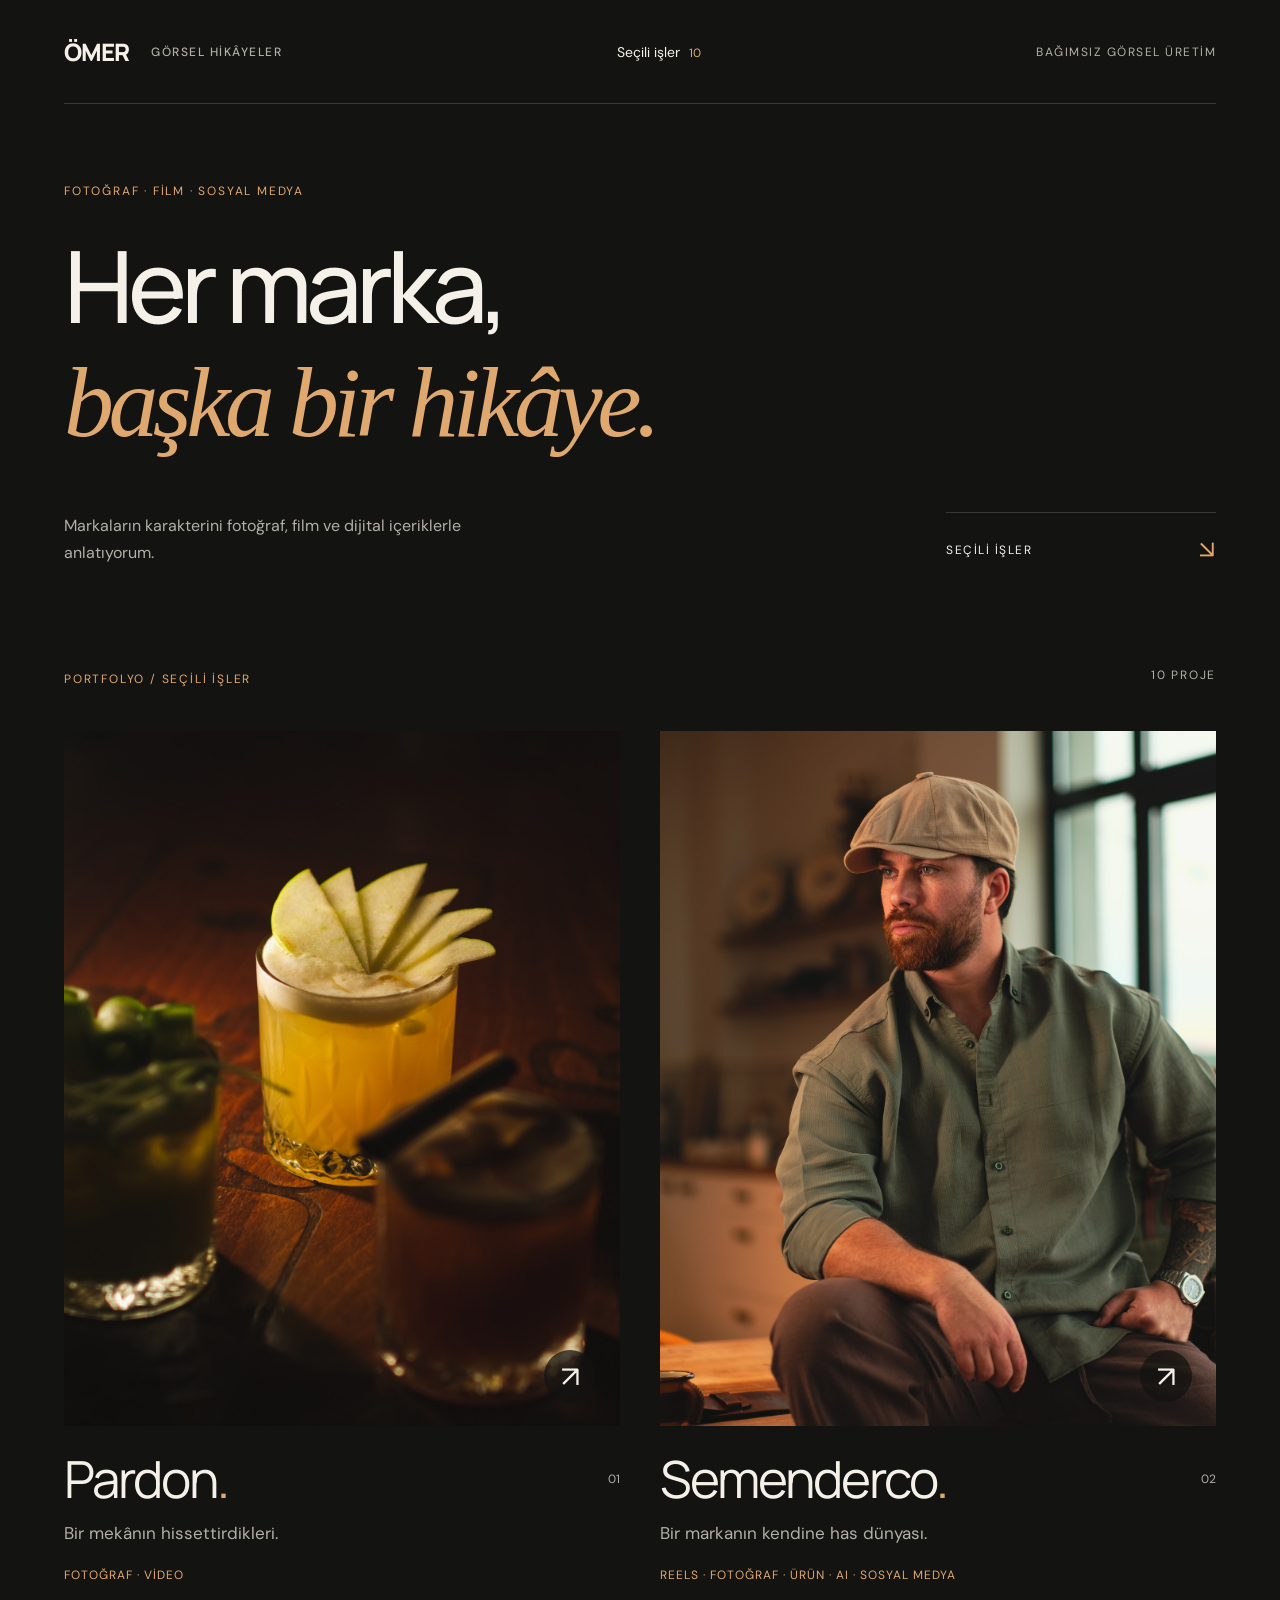
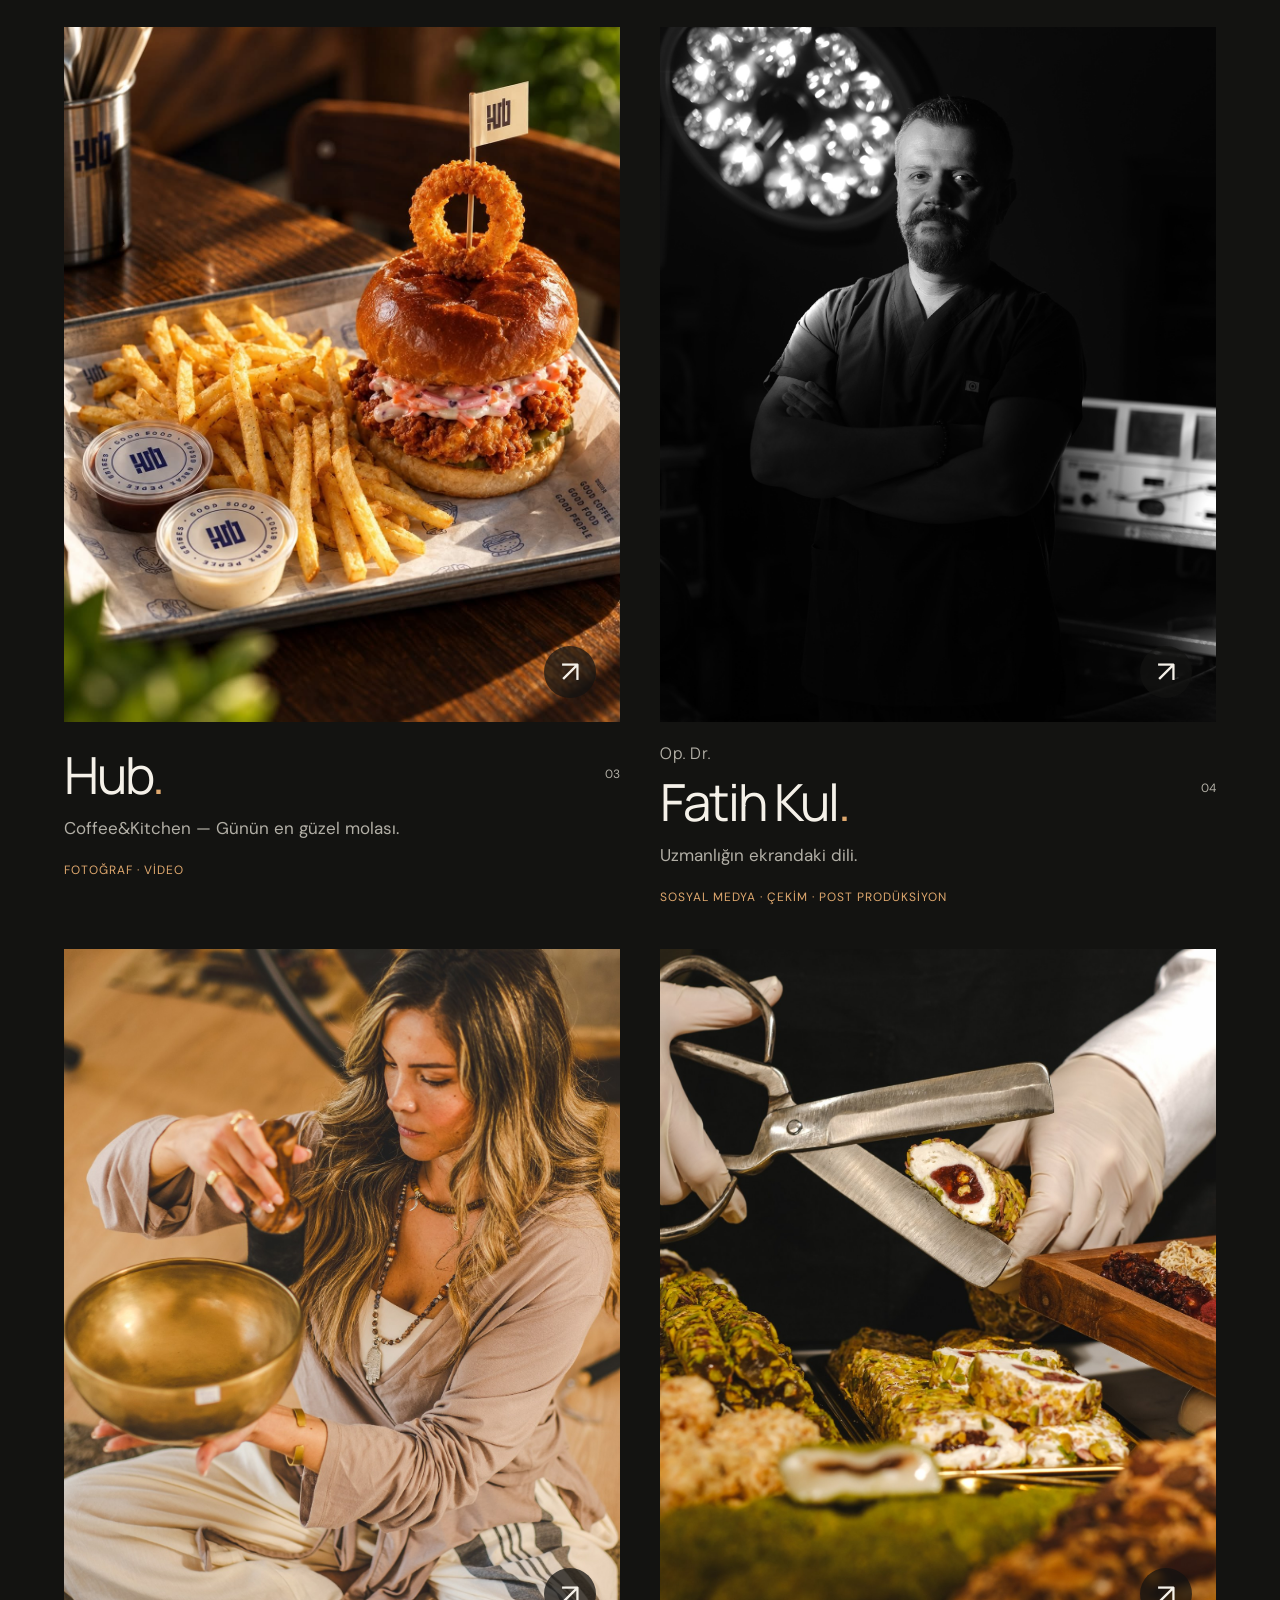
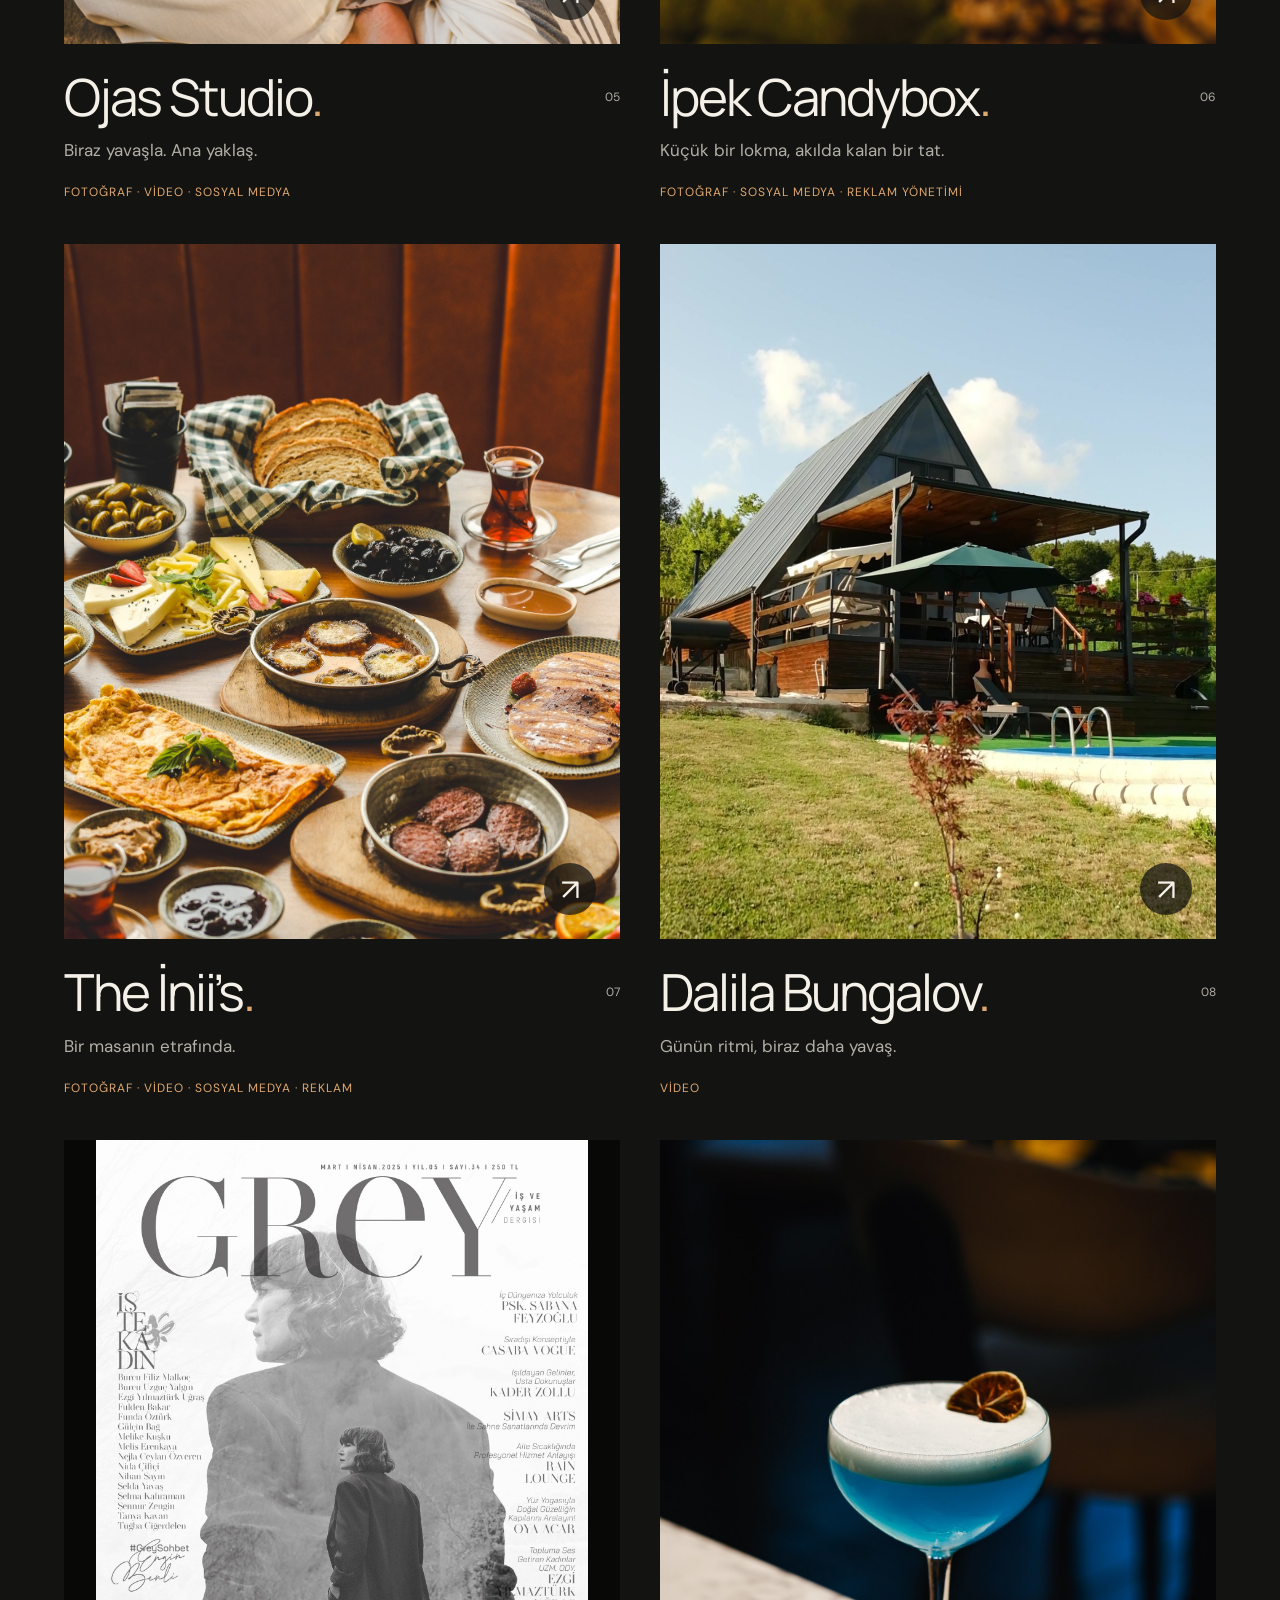
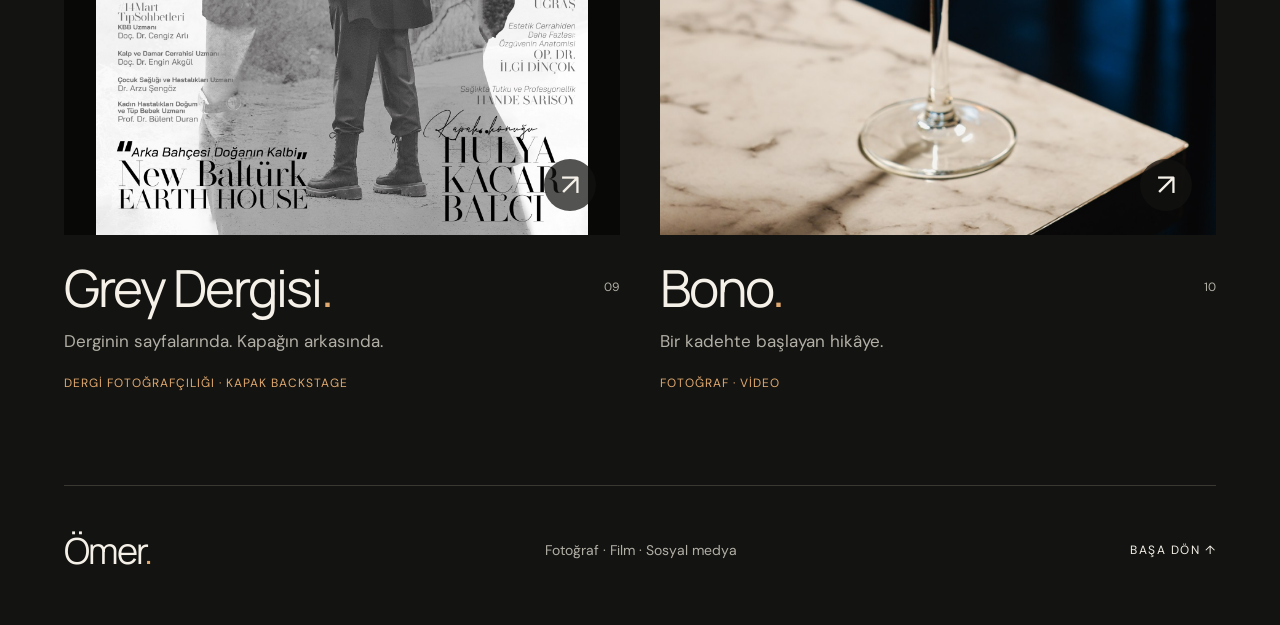
==== index.html @ b82fd725 "Publish photography and video portfolio" ====
<!doctype html><html lang="tr"><head><meta charset="utf-8"><meta name="viewport" content="width=device-width, initial-scale=1"><meta name="theme-color" content="#131311"><title>Ömer — Fotoğraf, Film & Sosyal Medya</title><meta name="description" content="Markaların hikâyelerini fotoğraf, film ve sosyal medya içerikleriyle anlatıyorum. Seçili işler: Pardon, Semenderco, Hub Coffee&amp;Kitchen Op. Dr. Fatih Kul Ojas Studio İpek Candybox The İnii’s Dalila Bungalov Grey Dergisi ve Bono."><link rel="stylesheet" href="style.css"><meta name="robots" content="noindex,nofollow">
</head><body class="portfolio-home"><header class="nav"><a class="wordmark" href="index.html">ÖMER<span>GÖRSEL HİKÂYELER</span></a><nav aria-label="Sayfa bölümleri"><a href="#projeler">Seçili işler <span>10</span></a></nav><span class="nav-note">BAĞIMSIZ GÖRSEL ÜRETİM</span></header><main><section class="home-intro"><span class="section-label">FOTOĞRAF · FİLM · SOSYAL MEDYA</span><h1>Her marka,<br><em>başka bir hikâye.</em></h1><div class="home-intro-bottom"><p>Markaların karakterini fotoğraf, film ve dijital içeriklerle anlatıyorum.</p><a href="#projeler" class="explore">SEÇİLİ İŞLER <span aria-hidden="true">↘</span></a></div></section><section class="projects" id="projeler"><div class="section-heading"><span class="section-label">PORTFOLYO / SEÇİLİ İŞLER</span><span class="count">10 PROJE</span></div><div class="project-grid"><a class="project-card" href="pardon.html"><div class="project-cover"><img src="assets/cocktail.jpg" alt="Pardon kokteyl çekimi" width="1400" height="2100"><span class="project-open" aria-hidden="true">↗</span></div><div class="project-card-heading"><h2>Pardon<span>.</span></h2><span>01</span></div><p>Bir mekânın hissettirdikleri.</p><div class="project-tags">FOTOĞRAF · VİDEO</div></a><a class="project-card" href="semenderco.html"><div class="project-cover"><img src="assets/semenderco/editorial.jpg" alt="Semenderco için gerçekleştirilen moda çekimi" width="1400" height="2100"><span class="project-open" aria-hidden="true">↗</span></div><div class="project-card-heading"><h2>Semenderco<span>.</span></h2><span>02</span></div><p>Bir markanın kendine has dünyası.</p><div class="project-tags">REELS · FOTOĞRAF · ÜRÜN · AI · SOSYAL MEDYA</div></a><a class="project-card" href="hub.html"><div class="project-cover"><img src="assets/hub/burger.jpg" alt="Hub Coffee and Kitchen için burger fotoğrafı" width="1170" height="1462" loading="lazy"><span class="project-open" aria-hidden="true">↗</span></div><div class="project-card-heading"><h2>Hub<span>.</span></h2><span>03</span></div><p>Coffee&amp;Kitchen — Günün en güzel molası.</p><div class="project-tags">FOTOĞRAF · VİDEO</div></a><a class="project-card" href="fatih-kul.html"><div class="project-cover"><img src="assets/fatih-kul/cover-dscf0420.jpg" alt="Op. Dr. Fatih Kul’un ameliyathane ışığı önünde siyah beyaz portresi" width="1600" height="2400" loading="lazy"><span class="project-open" aria-hidden="true">↗</span></div><div class="project-card-heading"><h2><small>Op. Dr.</small> Fatih Kul<span>.</span></h2><span>04</span></div><p>Uzmanlığın ekrandaki dili.</p><div class="project-tags">SOSYAL MEDYA · ÇEKİM · POST PRODÜKSİYON</div></a><a class="project-card" href="ojas.html"><div class="project-cover"><img src="assets/ojas/photo-5920.jpg" alt="Ojas Studio’da ses çanağı çalan eğitmenin yukarıdan çekilmiş fotoğrafı" width="1400" height="2100" loading="lazy"><span class="project-open" aria-hidden="true">↗</span></div><div class="project-card-heading"><h2>Ojas Studio<span>.</span></h2><span>05</span></div><p>Biraz yavaşla. Ana yaklaş.</p><div class="project-tags">FOTOĞRAF · VİDEO · SOSYAL MEDYA</div></a><a class="project-card" href="candybox.html"><div class="project-cover"><img src="assets/candybox/photo-8792.jpg" alt="İpek Candybox için lokum fotoğrafı" width="1400" height="2100" loading="lazy"><span class="project-open" aria-hidden="true">↗</span></div><div class="project-card-heading"><h2>İpek Candybox<span>.</span></h2><span>06</span></div><p>Küçük bir lokma, akılda kalan bir tat.</p><div class="project-tags">FOTOĞRAF · SOSYAL MEDYA · REKLAM YÖNETİMİ</div></a><a class="project-card" href="iniis.html"><div class="project-cover"><img src="assets/iniis/breakfast.jpg" alt="The İnii’s kahvaltı sofrası" width="1365" height="2048" loading="lazy"><span class="project-open" aria-hidden="true">↗</span></div><div class="project-card-heading"><h2>The İnii’s<span>.</span></h2><span>07</span></div><p>Bir masanın etrafında.</p><div class="project-tags">FOTOĞRAF · VİDEO · SOSYAL MEDYA · REKLAM</div></a><a class="project-card" href="dalila.html"><div class="project-cover"><img src="assets/dalila/cover.jpg" alt="Dalila Bungalov'un ahşap mimarisi ve bahçesi" width="1080" height="1920" loading="lazy"><span class="project-open" aria-hidden="true">↗</span></div><div class="project-card-heading"><h2>Dalila Bungalov<span>.</span></h2><span>08</span></div><p>Günün ritmi, biraz daha yavaş.</p><div class="project-tags">VİDEO</div></a><a class="project-card grey-card" href="grey.html"><div class="project-cover"><img src="assets/grey/cover-s34.jpg" alt="Grey Dergisi Mart–Nisan 2025, 34. sayı kapağı" width="1600" height="2262" loading="lazy"><span class="project-open" aria-hidden="true">↗</span></div><div class="project-card-heading"><h2>Grey Dergisi<span>.</span></h2><span>09</span></div><p>Derginin sayfalarında. Kapağın arkasında.</p><div class="project-tags">DERGİ FOTOĞRAFÇILIĞI · KAPAK BACKSTAGE</div></a><a class="project-card" href="bono.html"><div class="project-cover"><img src="assets/bono/photo-9264.jpg" alt="Bono için mavi kokteyl fotoğrafı" width="1365" height="2048" loading="lazy"><span class="project-open" aria-hidden="true">↗</span></div><div class="project-card-heading"><h2>Bono<span>.</span></h2><span>10</span></div><p>Bir kadehte başlayan hikâye.</p><div class="project-tags">FOTOĞRAF · VİDEO</div></a></div></section><footer><a class="footer-title" href="index.html">Ömer<span>.</span></a><p>Fotoğraf · Film · Sosyal medya</p><a class="back-top" href="#">BAŞA DÖN ↑</a></footer></main></body></html>
---- style.css ----
@import url('https://fonts.googleapis.com/css2?family=DM+Sans:wght@400;450;500;600;700&family=Manrope:wght@400;500;600;700;800&display=swap');
:root{color-scheme:dark;--bg:#131311;--ink:#f5f1e9;--muted:#b2afa6;--accent:#dfa86e;--border:#393833}*{box-sizing:border-box}html{scroll-behavior:smooth;scroll-padding-top:30px}body{margin:0;background:var(--bg);color:var(--ink);font-family:'DM Sans',sans-serif;font-size:16px}a{color:inherit;text-decoration:none}button{font:inherit}a,button{-webkit-tap-highlight-color:transparent}a:focus-visible,button:focus-visible{outline:2px solid var(--accent);outline-offset:6px}.nav{height:104px;margin:0 5%;display:flex;align-items:center;justify-content:space-between;border-bottom:1px solid var(--border)}.wordmark{font-family:Manrope,sans-serif;font-size:24px;font-weight:800;letter-spacing:-1px;display:flex;gap:22px;align-items:center}.wordmark span{font-family:'DM Sans',sans-serif;font-size:12px;letter-spacing:1.5px;font-weight:500;color:var(--muted)}nav{display:flex;gap:35px}nav a{font-size:14px}nav a span{font-size:12px;color:var(--accent);margin-left:5px}.nav-note{color:var(--muted);font-size:12px;letter-spacing:1.5px}.hero{display:grid;grid-template-columns:1fr 1fr;min-height:730px;margin:0 5%;border-bottom:1px solid var(--border)}.hero-copy{padding:64px 42px 36px 0;display:flex;flex-direction:column;align-items:flex-start}.eyebrow{font-size:12px;letter-spacing:2px;display:flex;align-items:center;gap:13px;color:var(--accent)}.line{display:block;width:28px;height:1px;background:var(--accent)}h1{font-family:Manrope,sans-serif;font-size:clamp(80px,10.5vw,170px);letter-spacing:-.075em;line-height:1.13;margin:48px 0 20px;font-weight:500}.period{color:var(--accent)}.hero-desc{font-size:clamp(26px,3.3vw,48px);line-height:1.25;letter-spacing:-1px;margin:4px 0 60px}.hero-desc em{font-family:Georgia,serif;font-weight:400;color:var(--accent)}.hero-bottom{margin-top:auto;width:100%;display:flex;flex-direction:column;gap:26px}.hero-bottom p{font-size:14px;color:var(--muted);margin:0}.explore{display:flex;align-items:center;justify-content:space-between;font-size:12px;letter-spacing:1.5px;padding-top:20px;border-top:1px solid var(--border);max-width:270px;width:100%}.explore span{font-size:25px;color:var(--accent)}.hero-picture{position:relative;min-width:0;overflow:hidden;min-height:730px}.hero-picture>img{position:absolute;width:100%;height:100%;object-fit:cover;object-position:center 49%}.picture-tag{position:absolute;top:30px;left:30px;font-size:14px;letter-spacing:3px}.picture-tag span{display:block;font-size:10px;letter-spacing:1.7px;margin-top:8px}.image-index{position:absolute;bottom:25px;right:30px;font-size:12px;letter-spacing:2px}.intro{margin:0 5%;padding:100px 0;display:grid;grid-template-columns:1fr 3fr;gap:38px;border-bottom:1px solid var(--border)}.section-label{font-size:12px;letter-spacing:1.8px;color:var(--accent);line-height:1.7}h2{font-family:Manrope,sans-serif;font-size:clamp(29px,3.5vw,48px);font-weight:400;letter-spacing:-1.8px;line-height:1.2;margin:0 0 24px}.intro>div>p{color:var(--muted);font-size:17px;line-height:1.8;max-width:680px;margin-bottom:0}.credits{padding-left:30px;border-left:1px solid var(--border)}.credits>span{font-size:12px;letter-spacing:1.7px;color:var(--muted)}.intro .credits p{font-size:14px;line-height:1.8;margin:12px 0 28px;color:var(--ink)}.films,.photos{padding:85px 5% 0}.section-heading{display:flex;justify-content:space-between;align-items:flex-end;margin-bottom:42px}.section-heading h2{margin:18px 0 0}.count{font-size:12px;letter-spacing:1.7px;color:var(--muted);padding-bottom:6px}.film-grid{display:grid;grid-template-columns:1fr 1fr;gap:32px;max-width:1000px;margin:auto}.video-wrap{background:#080807;aspect-ratio:9/13;display:flex;align-items:center;justify-content:center;overflow:hidden}.video-wrap video{display:block;width:100%;height:100%;object-fit:contain}.caption{display:flex;align-items:center;justify-content:space-between;padding:22px 0;border-bottom:1px solid var(--border)}h3{font-size:22px;font-weight:400;margin:0}.caption span{font-size:12px;letter-spacing:1.5px;color:var(--muted)}.photos{padding-top:120px;padding-bottom:100px}.photo-grid{display:grid;grid-template-columns:repeat(3,1fr);gap:25px}figure{margin:0}.photo-button{display:block;position:relative;padding:0;background:none;border:0;color:white;width:100%;cursor:zoom-in;overflow:hidden}.photo-button img{width:100%;height:auto;display:block;transition:transform .6s}.photo-button:hover img{transform:scale(1.035)}.photo-button>span{position:absolute;right:14px;bottom:14px;background:#131311b8;width:36px;height:36px;display:grid;place-items:center;border-radius:50%;font-size:20px}figcaption{display:flex;justify-content:space-between;gap:8px;margin-top:17px;font-size:14px}figcaption span:last-child{color:var(--muted);font-size:12px;letter-spacing:1px}footer{margin:0 5%;border-top:1px solid var(--border);padding:40px 0 50px;display:flex;align-items:center;justify-content:space-between;gap:25px}.footer-title{font-family:Manrope,sans-serif;font-size:36px;letter-spacing:-2px}.footer-title span{color:var(--accent)}footer p{font-size:14px;color:var(--muted)}.back-top{font-size:12px;letter-spacing:1.5px}dialog{padding:55px 20px 20px;border:0;background:#131311;max-width:95vw;max-height:95dvh;overflow:auto}dialog::backdrop{background:#000e}dialog img{display:block;max-width:85vw;max-height:80dvh;width:auto;object-fit:contain}.close{position:absolute;top:16px;right:20px;border:none;background:none;color:white;cursor:pointer;font-size:14px;padding:6px} @media(min-width:1700px){body{max-width:1700px;margin:auto}}@media(max-width:900px){.nav-note{display:none}.hero{min-height:610px}.hero-picture{min-height:610px}.hero-copy{padding-top:48px;padding-right:25px}h1{margin-top:60px}.eyebrow{font-size:10px;letter-spacing:1px}.intro{grid-template-columns:1fr 2fr;padding:70px 0}.credits{grid-column:2;padding-left:0;border:0;display:grid;grid-template-columns:1fr 2fr;align-items:baseline}.intro .credits p{margin:0 0 12px}.photo-grid{gap:15px}.caption{gap:12px}.caption span{font-size:10px;letter-spacing:1px}}@media(max-width:600px){.nav{height:83px;margin:0 6%}.wordmark{font-size:21px;gap:0}.wordmark span{display:none}nav{gap:22px}.hero{margin:0 6%;grid-template-columns:1fr}.hero-copy{padding:35px 0 30px}.eyebrow{font-size:10px;letter-spacing:1.5px}h1{font-size:100px;margin:24px 0 10px;line-height:1.1}.hero-desc{font-size:32px;margin:8px 0 26px}.hero-desc br{display:none}.hero-desc em{margin-left:5px}.hero-bottom{flex-direction:row;align-items:center;gap:15px}.hero-bottom p{font-size:12px;max-width:100px;line-height:1.6}.explore{margin-left:auto;width:auto;gap:22px;font-size:10px;padding:0;border:0}.hero-picture{min-height:0;aspect-ratio:2/3}.picture-tag{left:20px;top:20px}.intro{margin:0 6%;padding:50px 0;grid-template-columns:1fr;gap:25px}h2{letter-spacing:-1px}.intro>div>p{font-size:16px;margin-top:0}.credits{grid-column:auto;grid-template-columns:1fr 2fr;border-top:1px solid var(--border);padding-top:22px}.films,.photos{padding:56px 6% 0}.section-heading{margin-bottom:28px;gap:15px}.section-heading h2{font-size:30px}.count{display:none}.section-label{font-size:10px;letter-spacing:1.5px}.film-grid{grid-template-columns:1fr;gap:34px}.video-wrap{aspect-ratio:9/14}.caption{padding:17px 0}.caption span{font-size:11px}.photo-grid{grid-template-columns:1fr;gap:30px}.photos{padding-bottom:55px}footer{margin:0 6%;flex-wrap:wrap;padding:25px 0 35px}.footer-title{font-size:30px}footer p{order:3;flex-basis:100%;margin:0;font-size:12px}.back-top{margin-left:auto}dialog img{max-width:80vw}}@media(prefers-reduced-motion:reduce){html{scroll-behavior:auto}.photo-button img{transition:none}}
/* Multi-brand portfolio */
.home-intro{padding:75px 5% 60px}.home-intro h1{font-size:clamp(55px,7.8vw,120px);letter-spacing:-.06em;margin:28px 0 36px;line-height:1.13}.home-intro h1 em{font-family:Georgia,serif;font-weight:400;color:var(--accent);letter-spacing:-.055em}.home-intro-bottom{display:flex;align-items:center;justify-content:space-between;gap:35px}.home-intro-bottom p{color:var(--muted);line-height:1.7;max-width:410px}.projects{padding:25px 5% 90px}.project-grid{display:grid;grid-template-columns:1fr 1fr;gap:40px}.project-cover{position:relative;overflow:hidden;aspect-ratio:4/5;background:#080807}.project-cover img{height:100%;width:100%;object-fit:cover;transition:transform .5s}.project-card:hover .project-cover img{transform:scale(1.025)}.project-open{position:absolute;bottom:24px;right:24px;width:52px;height:52px;border-radius:50%;display:grid;place-items:center;background:#131311b8;font-size:30px}.project-card-heading{display:flex;align-items:center;justify-content:space-between;margin-top:22px}.project-card-heading h2{font-size:clamp(30px,4vw,58px);margin:0;letter-spacing:-2px}.project-card-heading h2 span{color:var(--accent)}.project-card-heading>span{font-size:12px;color:var(--muted)}.project-card p{font-size:17px;color:var(--muted);margin:12px 0 20px}.project-tags{font-size:12px;letter-spacing:1px;line-height:1.9;color:var(--accent)}.project-next{margin:0 5%;padding:42px 0;border-top:1px solid var(--border);display:flex;align-items:center;justify-content:space-between;gap:20px}.project-next>span{font-size:12px;letter-spacing:1.5px;color:var(--muted)}.project-next a{font-size:clamp(26px,4vw,50px);letter-spacing:-1px}.brand-hero{margin:0 5%;padding-top:42px}.brand-hero-top{display:flex;justify-content:space-between;gap:20px}.brand-hero h1{font-size:clamp(60px,11.5vw,185px);letter-spacing:-.065em;margin:18px 0 35px;line-height:1.12}.brand-cover{position:relative;aspect-ratio:3/2;overflow:hidden}.brand-cover>img{width:100%;height:100%;object-fit:cover}.cover-copy{position:absolute;bottom:0;left:0;width:100%;padding:65px 35px 30px;background:linear-gradient(transparent,#000b);font-size:clamp(26px,3.5vw,52px);line-height:1.15;letter-spacing:-1px}.cover-copy em{font-family:Georgia,serif;color:var(--accent)}.semenderco .service-line{font-size:14px;color:var(--accent);border-top:1px solid var(--border);padding-top:20px;line-height:2}.semender-films{max-width:none;grid-template-columns:repeat(3,minmax(0,1fr));row-gap:45px}.semender-films .video-wrap{aspect-ratio:9/16}.semender-films .caption h3{font-size:18px}.semender-photos{display:grid;grid-template-columns:repeat(3,minmax(0,1fr));gap:32px 22px;align-items:start}.semender-photos .wide{grid-column:1/-1}.semender-photos figure:not(.wide) .photo-button{aspect-ratio:2/3}.semender-photos figure:not(.wide) img{width:100%;height:100%;object-fit:cover}.ai-section{padding-top:0}.section-description{color:var(--muted);max-width:600px;line-height:1.8;margin:-15px 0 36px}.ai-grid{display:grid;grid-template-columns:1fr 1fr;gap:30px;max-width:1050px;margin:auto}.semenderco .nav{gap:22px}.semenderco nav{gap:22px}.semenderco .nav-note{white-space:nowrap}
@media(max-width:900px){.wordmark span{display:none}.semender-films{grid-template-columns:1fr 1fr}.semender-photos{grid-template-columns:1fr 1fr}.semender-photos figure:last-child{grid-column:1/-1;max-width:65%;margin:auto}.project-grid{gap:24px}.brand-hero-top .section-label:last-child{display:none}}
@media(max-width:600px){.home-intro{padding:42px 6% 32px}.home-intro h1{font-size:clamp(43px,10vw,60px);letter-spacing:-.06em;margin-top:20px}.home-intro-bottom{display:block}.home-intro-bottom .explore{width:100%;max-width:100%;margin-top:25px;justify-content:space-between;font-size:12px;border-top:1px solid var(--border);padding-top:20px}.projects{padding:24px 6% 55px}.project-grid{grid-template-columns:1fr;gap:44px}.project-card-heading h2{font-size:40px}.project-cover{aspect-ratio:4/5}.project-tags{font-size:11px}.brand-hero{margin:0 6%;padding-top:28px}.brand-hero h1{font-size:clamp(48px,11vw,70px);margin:18px 0 25px;letter-spacing:-.06em}.brand-cover{aspect-ratio:4/5}.brand-cover>img{object-position:50% 50%}.cover-copy{padding:60px 18px 22px;font-size:30px}.semenderco .nav{gap:12px;flex-wrap:wrap;height:auto;min-height:90px;padding:18px 0}.semenderco nav{gap:18px}.semenderco nav a{font-size:12px}.semender-films{grid-template-columns:1fr}.semender-photos{grid-template-columns:1fr;gap:30px}.semender-photos figure:last-child{max-width:100%}.semender-photos figure:not(.wide) .photo-button{aspect-ratio:auto}.semender-photos figure:not(.wide) img{height:auto}.ai-grid{grid-template-columns:1fr;gap:30px}.ai-section{padding-top:0}.project-next{margin:0 6%}.project-next>span{font-size:10px}.project-next a{font-size:30px}.semenderco .service-line{font-size:14px}}
@media(prefers-reduced-motion:reduce){.project-cover img{transition:none}}
.hub-brand-name{font-size:clamp(20px,2.4vw,32px);letter-spacing:-.5px;margin:-15px 0 30px;color:var(--muted)}.hub-photo-grid{display:grid;grid-template-columns:repeat(2,minmax(0,1fr));gap:35px 28px}.hub-photo-grid .photo-button{aspect-ratio:4/5}.hub-photo-grid img{width:100%;height:100%;object-fit:cover}.hub-project .hero h1{margin-bottom:20px}.hub-project .project-next a{font-size:clamp(26px,4vw,50px)}
@media(max-width:600px){.hub-photo-grid{grid-template-columns:1fr;gap:30px}.hub-brand-name{margin:-8px 0 22px}.hub-project .hero-desc br{display:block}.hub-project .hero-desc em{margin-left:0}.project-next a{overflow-wrap:anywhere}.project-next{flex-wrap:wrap}}
.fatih-project{--accent:#9dc7ba}.doctor-title{font-size:20px;letter-spacing:4px;margin:64px 0 12px;color:var(--accent)}.fatih-project .hero h1{font-size:clamp(55px,6.8vw,108px);letter-spacing:-.065em;margin:0 0 32px}.fatih-project .hero-picture img{object-fit:cover;object-position:center}.fatih-project .image-index{background:#131311c9;padding:9px 12px;font-size:10px;letter-spacing:1px}.fatih-project .service-line{font-size:14px;line-height:2;color:var(--accent);padding-top:20px;border-top:1px solid var(--border)}.fatih-films{padding-bottom:90px}.project-card-heading h2 small{display:block;font-size:16px;letter-spacing:.5px;margin-bottom:8px;color:var(--muted)}
@media(max-width:600px){.doctor-title{margin:35px 0 10px;font-size:16px}.fatih-project .hero h1{font-size:64px;margin-bottom:22px}.fatih-project .hero-picture{aspect-ratio:9/16}.fatih-project .hero-desc br{display:block}.fatih-project .hero-desc em{margin-left:0}.fatih-films{padding-bottom:55px}}
.ojas-project{--accent:#d8b776}.ojas-project .hero h1{margin-bottom:20px}.ojas-project .hero-picture img{object-position:center 43%}.ojas-project .service-line{font-size:14px;line-height:2;color:var(--accent);padding-top:20px;border-top:1px solid var(--border)}.ojas-photos{row-gap:38px}.ojas-project .picture-tag{color:#27221b}.ojas-project .image-index{color:#27221b;background:#f5f1e9b3;padding:8px 10px}.ojas-project .hero-desc{font-size:clamp(26px,3.3vw,48px)}
@media(max-width:600px){.ojas-project .hero-desc br{display:block}.ojas-project .hero-desc em{margin-left:0}.ojas-photos{gap:30px}}
.candybox-project{--accent:#d7b76e}.candybox-project .hero h1{margin-bottom:20px}.candybox-project .hero-desc{font-size:clamp(25px,3vw,44px)}.candybox-project .service-line{font-size:14px;line-height:2;color:var(--accent);padding-top:20px;border-top:1px solid var(--border)}
@media(max-width:600px){.candybox-project .hero-desc br{display:block}.candybox-project .hero-desc em{margin-left:0}.candybox-project .hero-bottom p{max-width:130px}}
.iniis-project{--accent:#e6ad6a}.iniis-prefix{font-size:20px;letter-spacing:4px;color:var(--accent);margin:48px 0 0}.iniis-project .hero h1{margin-top:8px}.iniis-project .service-line{font-size:14px;line-height:2;color:var(--accent);padding-top:20px;border-top:1px solid var(--border)}.iniis-photos{row-gap:35px;align-items:start}.iniis-project .picture-tag{background:#131311a3;padding:12px 14px}.iniis-project .image-index{background:#131311b8;padding:8px 10px}
@media(max-width:600px){.iniis-prefix{margin:28px 0 0;font-size:16px}.iniis-project .hero-desc br{display:block}.iniis-project .hero-desc em{margin-left:0}.iniis-project .hero-bottom p{max-width:125px}}
.arduclu-project .hero h1{font-size:clamp(60px,8.3vw,135px);letter-spacing:-.065em}.arduclu-project .hero-picture img{object-position:center}.arduclu-project .image-index{background:#131311b8;padding:8px 10px}
@media(max-width:600px){.arduclu-project .hero h1{font-size:clamp(58px,14vw,85px)}.arduclu-project .hero-desc br{display:block}.arduclu-project .hero-desc em{margin-left:0}}
.dalila-project .hero h1{margin-bottom:20px}.dalila-project .hero-desc{font-size:clamp(25px,3vw,44px)}.dalila-project .picture-tag,.dalila-project .image-index{background:#131311a8;padding:10px 12px}.dalila-project .image-index{font-size:10px;letter-spacing:1px}.dalila-films{padding-bottom:90px}
@media(max-width:600px){.dalila-project .hero-desc br{display:block}.dalila-project .hero-desc em{margin-left:0}.dalila-films{padding-bottom:55px}}
.grey-project{--accent:#d9d4cd}.grey-hero h1{font-family:Georgia,serif;font-size:clamp(85px,14vw,220px);font-weight:400;letter-spacing:-.06em;margin-bottom:12px}.grey-subtitle{font-size:clamp(24px,3vw,42px);line-height:1.25;letter-spacing:-1px;margin:0 0 38px}.grey-subtitle em{font-family:Georgia,serif;color:var(--muted)}.grey-hero .brand-cover{aspect-ratio:16/9}.grey-hero .brand-cover>img{object-fit:contain}.grey-project .service-line{font-size:14px;line-height:2;color:var(--accent);padding-top:20px;border-top:1px solid var(--border)}.grey-films{padding-bottom:90px}.grey-film-grid{display:grid;grid-template-columns:1fr;gap:50px;max-width:1100px;margin:auto}.grey-film-grid .video-wrap{aspect-ratio:16/9}.grey-card .project-cover img{object-position:46% center}.grey-card-mark{position:absolute;left:25px;bottom:25px;font-family:Georgia,serif;font-size:clamp(42px,6vw,80px);letter-spacing:-3px;color:white;text-shadow:0 2px 15px #0009;pointer-events:none}
@media(max-width:600px){.grey-films{padding-bottom:55px}.grey-hero h1{font-size:100px}.grey-film-grid{gap:32px}.grey-film-grid .caption h3{font-size:18px}.grey-card-mark{font-size:58px}}

/* Grey magazine cover: preserve the complete printed layout. */
.grey-card .project-cover img{object-fit:contain;object-position:center}.grey-card:hover .project-cover img{transform:none}.grey-hero .brand-cover{aspect-ratio:2481/3508;max-width:680px;margin:0 auto}.grey-hero .brand-cover>img{display:block;object-fit:contain}
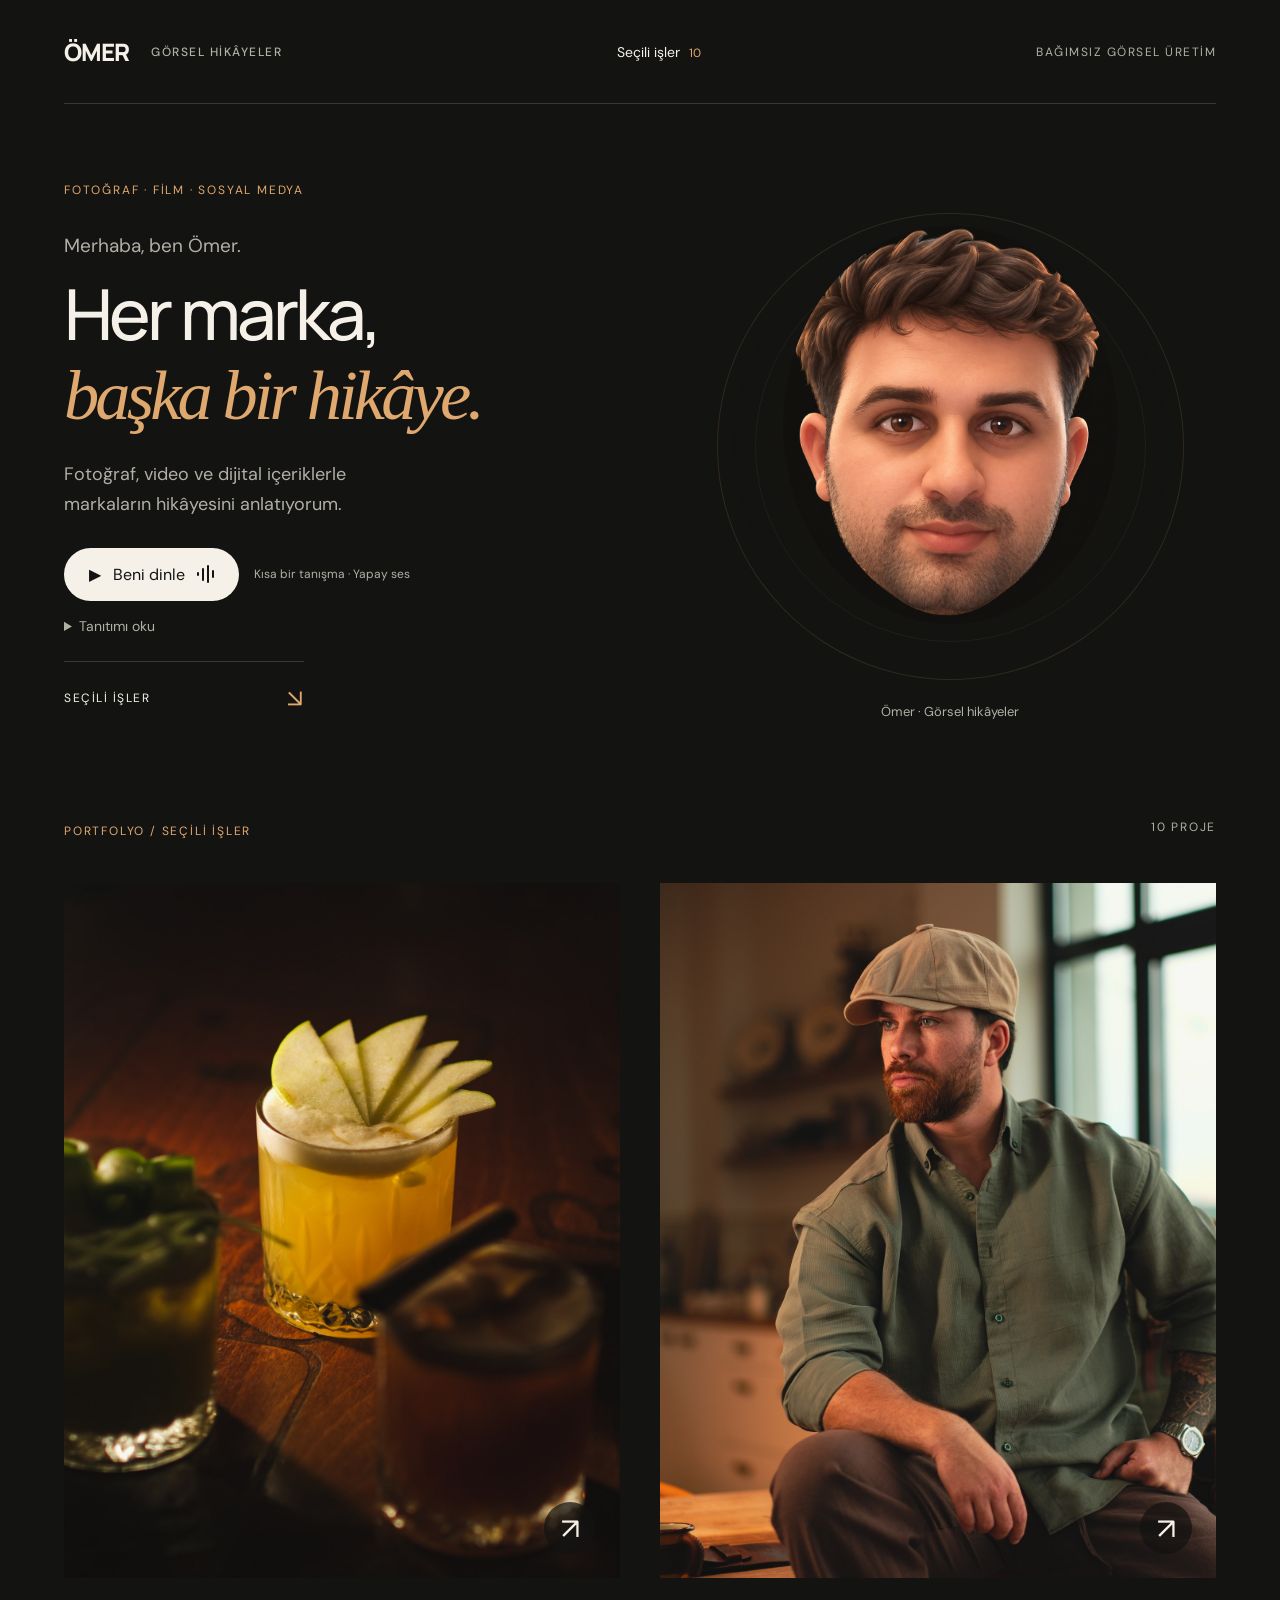
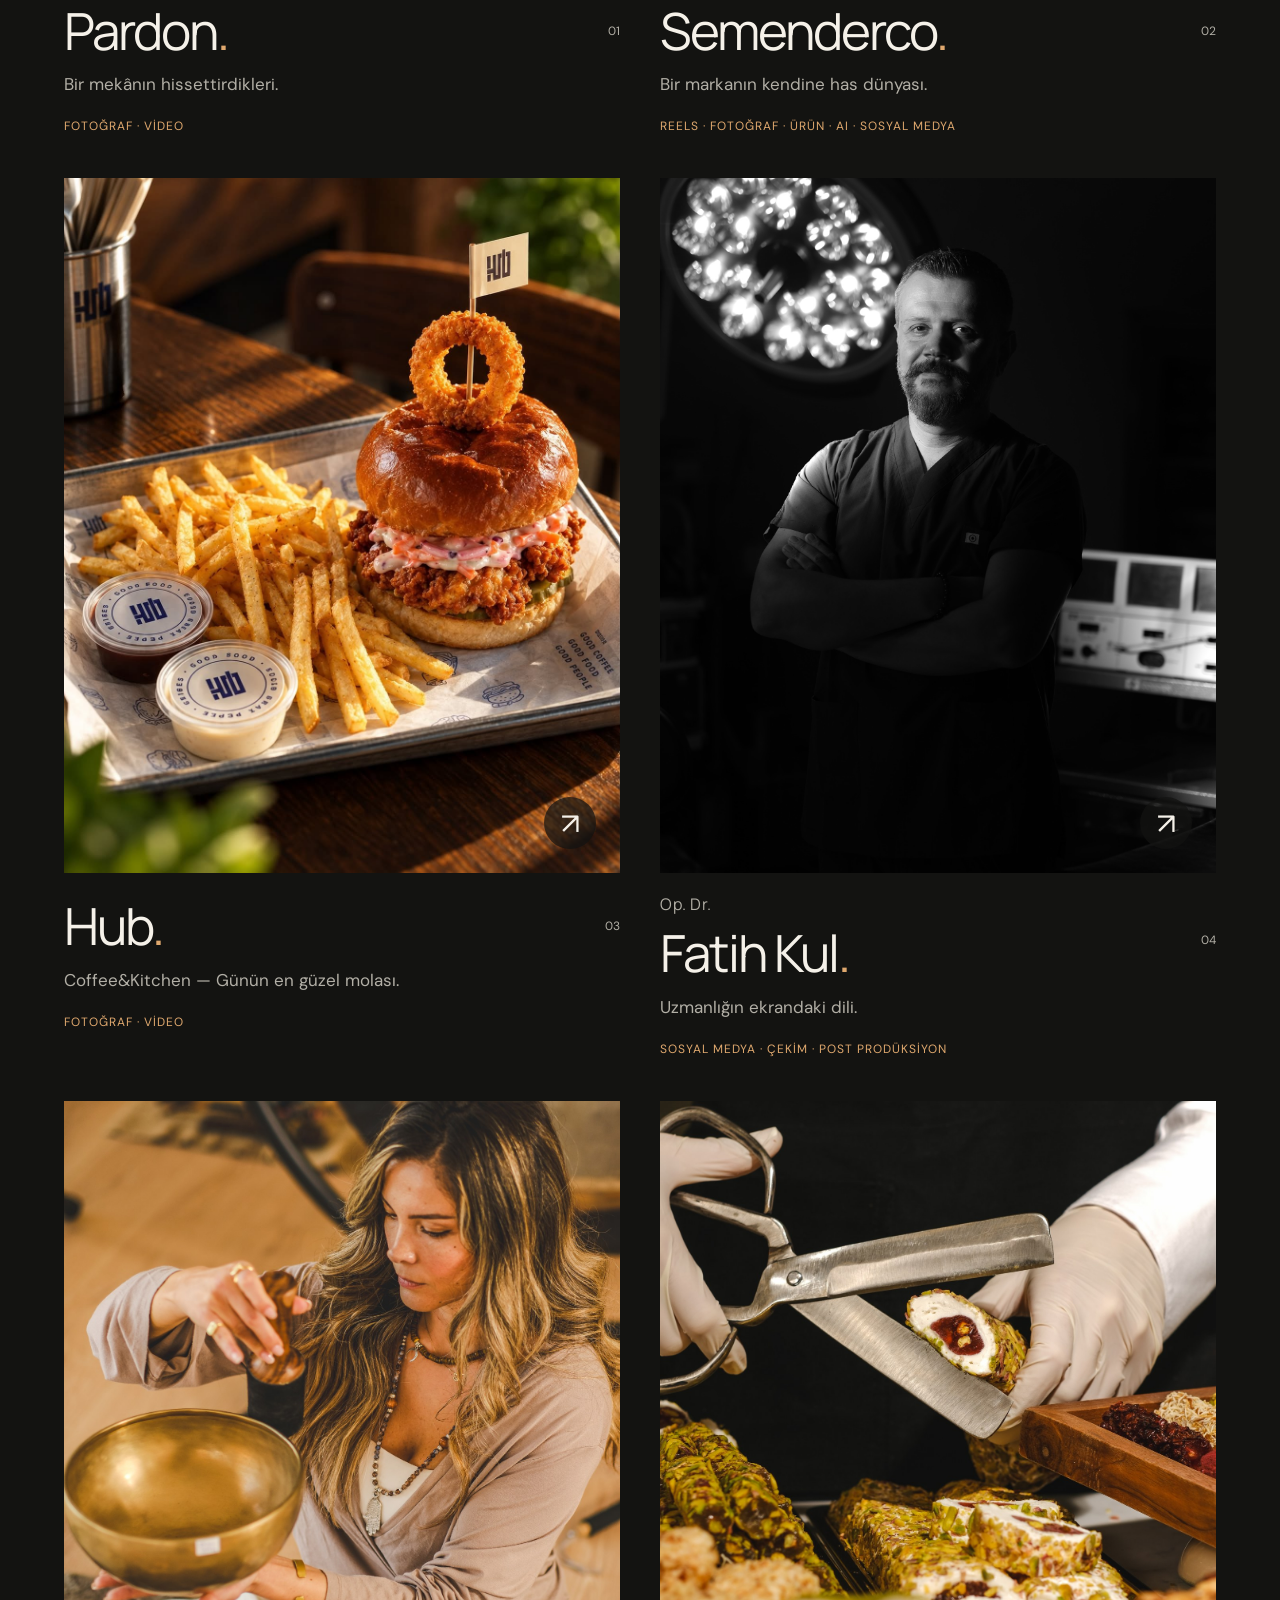
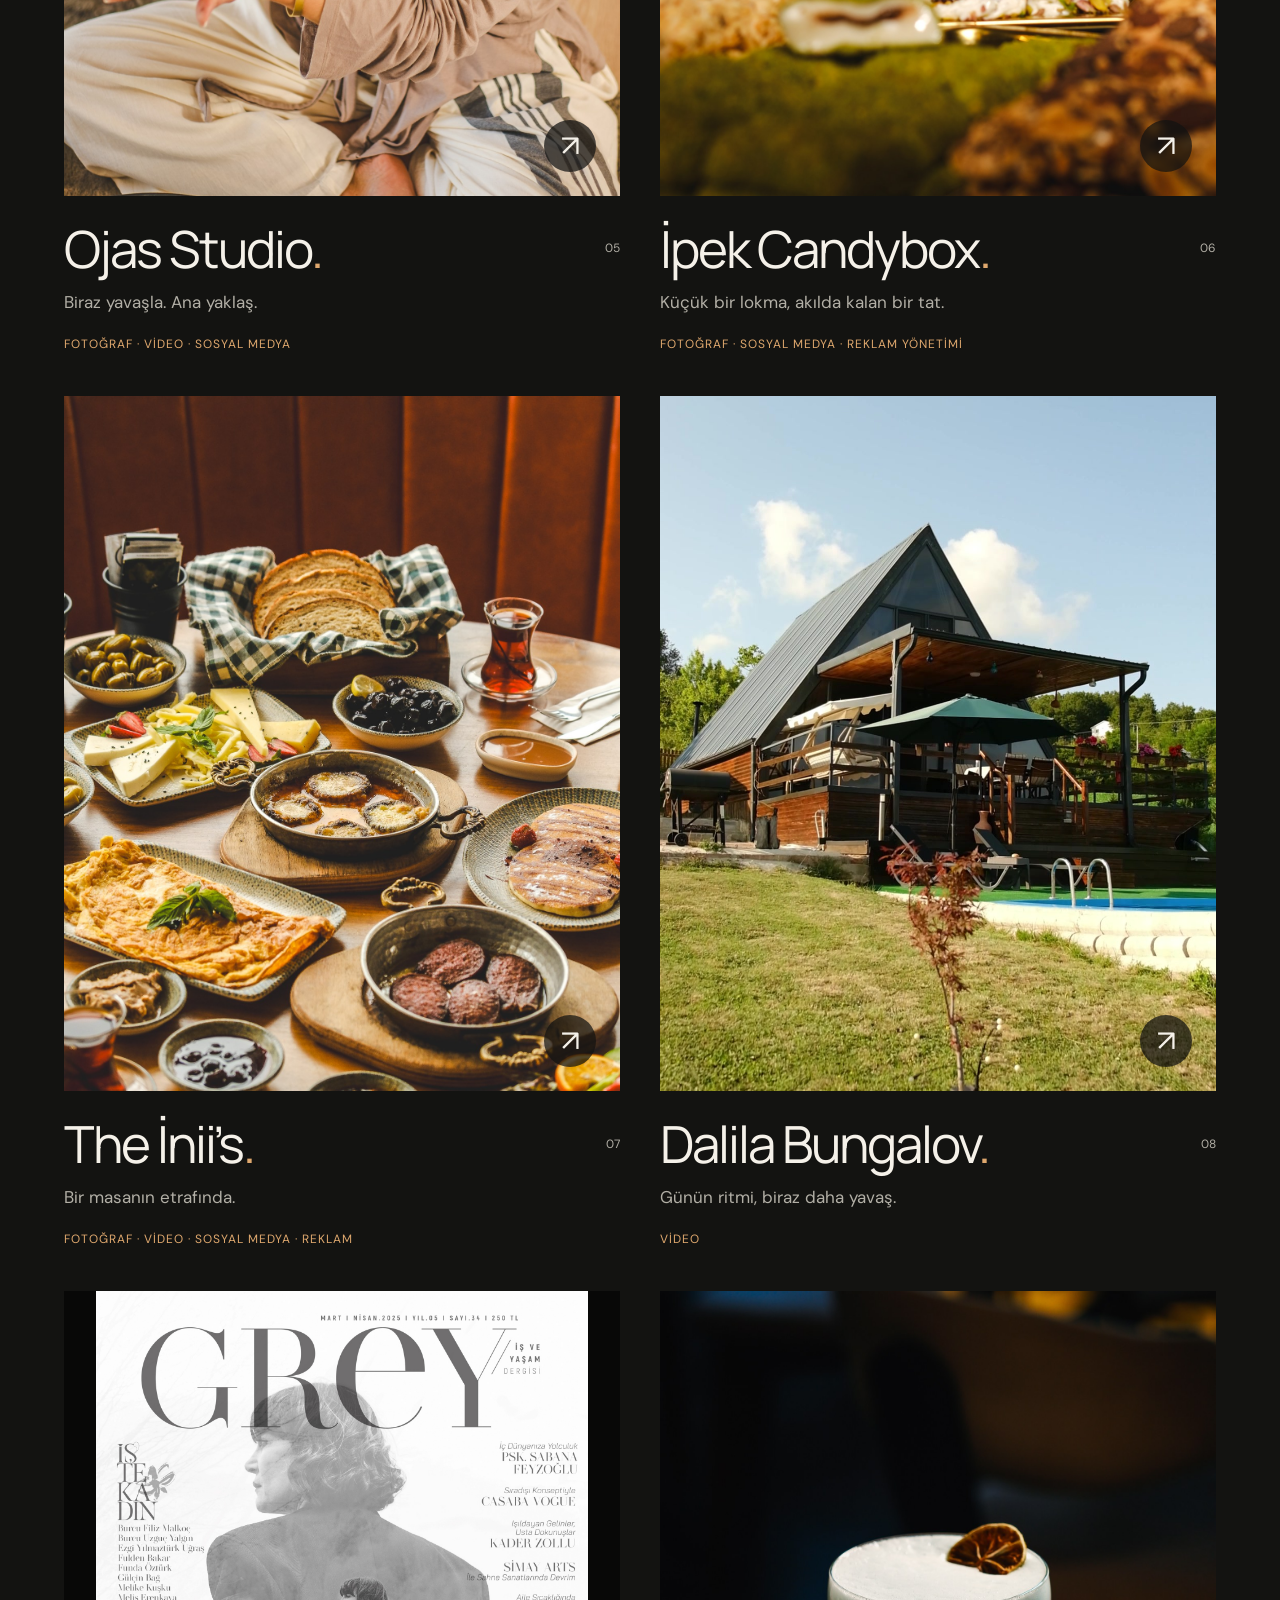
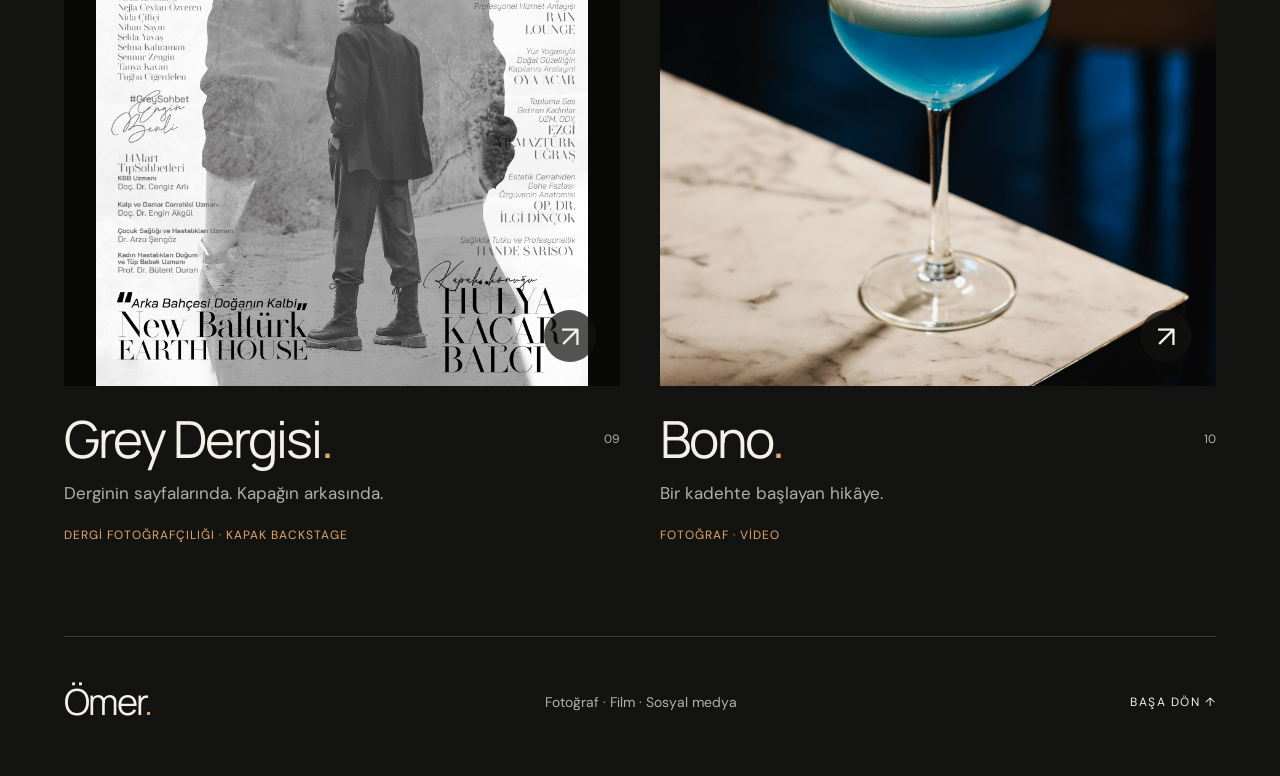
==== commit 22bcaab1: "Add stylized animated avatar and Turkish introduction" ====
--- a/index.html
+++ b/index.html
@@ -1,2 +1,3 @@
-<!doctype html><html lang="tr"><head><meta charset="utf-8"><meta name="viewport" content="width=device-width, initial-scale=1"><meta name="theme-color" content="#131311"><title>Ömer — Fotoğraf, Film & Sosyal Medya</title><meta name="description" content="Markaların hikâyelerini fotoğraf, film ve sosyal medya içerikleriyle anlatıyorum. Seçili işler: Pardon, Semenderco, Hub Coffee&amp;Kitchen Op. Dr. Fatih Kul Ojas Studio İpek Candybox The İnii’s Dalila Bungalov Grey Dergisi ve Bono."><link rel="stylesheet" href="style.css"><meta name="robots" content="noindex,nofollow">
-</head><body class="portfolio-home"><header class="nav"><a class="wordmark" href="index.html">ÖMER<span>GÖRSEL HİKÂYELER</span></a><nav aria-label="Sayfa bölümleri"><a href="#projeler">Seçili işler <span>10</span></a></nav><span class="nav-note">BAĞIMSIZ GÖRSEL ÜRETİM</span></header><main><section class="home-intro"><span class="section-label">FOTOĞRAF · FİLM · SOSYAL MEDYA</span><h1>Her marka,<br><em>başka bir hikâye.</em></h1><div class="home-intro-bottom"><p>Markaların karakterini fotoğraf, film ve dijital içeriklerle anlatıyorum.</p><a href="#projeler" class="explore">SEÇİLİ İŞLER <span aria-hidden="true">↘</span></a></div></section><section class="projects" id="projeler"><div class="section-heading"><span class="section-label">PORTFOLYO / SEÇİLİ İŞLER</span><span class="count">10 PROJE</span></div><div class="project-grid"><a class="project-card" href="pardon.html"><div class="project-cover"><img src="assets/cocktail.jpg" alt="Pardon kokteyl çekimi" width="1400" height="2100"><span class="project-open" aria-hidden="true">↗</span></div><div class="project-card-heading"><h2>Pardon<span>.</span></h2><span>01</span></div><p>Bir mekânın hissettirdikleri.</p><div class="project-tags">FOTOĞRAF · VİDEO</div></a><a class="project-card" href="semenderco.html"><div class="project-cover"><img src="assets/semenderco/editorial.jpg" alt="Semenderco için gerçekleştirilen moda çekimi" width="1400" height="2100"><span class="project-open" aria-hidden="true">↗</span></div><div class="project-card-heading"><h2>Semenderco<span>.</span></h2><span>02</span></div><p>Bir markanın kendine has dünyası.</p><div class="project-tags">REELS · FOTOĞRAF · ÜRÜN · AI · SOSYAL MEDYA</div></a><a class="project-card" href="hub.html"><div class="project-cover"><img src="assets/hub/burger.jpg" alt="Hub Coffee and Kitchen için burger fotoğrafı" width="1170" height="1462" loading="lazy"><span class="project-open" aria-hidden="true">↗</span></div><div class="project-card-heading"><h2>Hub<span>.</span></h2><span>03</span></div><p>Coffee&amp;Kitchen — Günün en güzel molası.</p><div class="project-tags">FOTOĞRAF · VİDEO</div></a><a class="project-card" href="fatih-kul.html"><div class="project-cover"><img src="assets/fatih-kul/cover-dscf0420.jpg" alt="Op. Dr. Fatih Kul’un ameliyathane ışığı önünde siyah beyaz portresi" width="1600" height="2400" loading="lazy"><span class="project-open" aria-hidden="true">↗</span></div><div class="project-card-heading"><h2><small>Op. Dr.</small> Fatih Kul<span>.</span></h2><span>04</span></div><p>Uzmanlığın ekrandaki dili.</p><div class="project-tags">SOSYAL MEDYA · ÇEKİM · POST PRODÜKSİYON</div></a><a class="project-card" href="ojas.html"><div class="project-cover"><img src="assets/ojas/photo-5920.jpg" alt="Ojas Studio’da ses çanağı çalan eğitmenin yukarıdan çekilmiş fotoğrafı" width="1400" height="2100" loading="lazy"><span class="project-open" aria-hidden="true">↗</span></div><div class="project-card-heading"><h2>Ojas Studio<span>.</span></h2><span>05</span></div><p>Biraz yavaşla. Ana yaklaş.</p><div class="project-tags">FOTOĞRAF · VİDEO · SOSYAL MEDYA</div></a><a class="project-card" href="candybox.html"><div class="project-cover"><img src="assets/candybox/photo-8792.jpg" alt="İpek Candybox için lokum fotoğrafı" width="1400" height="2100" loading="lazy"><span class="project-open" aria-hidden="true">↗</span></div><div class="project-card-heading"><h2>İpek Candybox<span>.</span></h2><span>06</span></div><p>Küçük bir lokma, akılda kalan bir tat.</p><div class="project-tags">FOTOĞRAF · SOSYAL MEDYA · REKLAM YÖNETİMİ</div></a><a class="project-card" href="iniis.html"><div class="project-cover"><img src="assets/iniis/breakfast.jpg" alt="The İnii’s kahvaltı sofrası" width="1365" height="2048" loading="lazy"><span class="project-open" aria-hidden="true">↗</span></div><div class="project-card-heading"><h2>The İnii’s<span>.</span></h2><span>07</span></div><p>Bir masanın etrafında.</p><div class="project-tags">FOTOĞRAF · VİDEO · SOSYAL MEDYA · REKLAM</div></a><a class="project-card" href="dalila.html"><div class="project-cover"><img src="assets/dalila/cover.jpg" alt="Dalila Bungalov'un ahşap mimarisi ve bahçesi" width="1080" height="1920" loading="lazy"><span class="project-open" aria-hidden="true">↗</span></div><div class="project-card-heading"><h2>Dalila Bungalov<span>.</span></h2><span>08</span></div><p>Günün ritmi, biraz daha yavaş.</p><div class="project-tags">VİDEO</div></a><a class="project-card grey-card" href="grey.html"><div class="project-cover"><img src="assets/grey/cover-s34.jpg" alt="Grey Dergisi Mart–Nisan 2025, 34. sayı kapağı" width="1600" height="2262" loading="lazy"><span class="project-open" aria-hidden="true">↗</span></div><div class="project-card-heading"><h2>Grey Dergisi<span>.</span></h2><span>09</span></div><p>Derginin sayfalarında. Kapağın arkasında.</p><div class="project-tags">DERGİ FOTOĞRAFÇILIĞI · KAPAK BACKSTAGE</div></a><a class="project-card" href="bono.html"><div class="project-cover"><img src="assets/bono/photo-9264.jpg" alt="Bono için mavi kokteyl fotoğrafı" width="1365" height="2048" loading="lazy"><span class="project-open" aria-hidden="true">↗</span></div><div class="project-card-heading"><h2>Bono<span>.</span></h2><span>10</span></div><p>Bir kadehte başlayan hikâye.</p><div class="project-tags">FOTOĞRAF · VİDEO</div></a></div></section><footer><a class="footer-title" href="index.html">Ömer<span>.</span></a><p>Fotoğraf · Film · Sosyal medya</p><a class="back-top" href="#">BAŞA DÖN ↑</a></footer></main></body></html>+<!doctype html><html lang="tr"><head>
+<meta name="robots" content="noindex, nofollow"><meta charset="utf-8"><meta name="viewport" content="width=device-width, initial-scale=1"><meta name="theme-color" content="#131311"><title>Ömer — Fotoğraf, Film & Sosyal Medya</title><meta name="description" content="Markaların hikâyelerini fotoğraf, film ve sosyal medya içerikleriyle anlatıyorum. Seçili işler: Pardon, Semenderco, Hub Coffee&amp;Kitchen Op. Dr. Fatih Kul Ojas Studio İpek Candybox The İnii’s Dalila Bungalov Grey Dergisi ve Bono."><link rel="stylesheet" href="style.css"><link rel="stylesheet" href="avatar.css">
+</head><body class="portfolio-home"><header class="nav"><a class="wordmark" href="index.html">ÖMER<span>GÖRSEL HİKÂYELER</span></a><nav aria-label="Sayfa bölümleri"><a href="#projeler">Seçili işler <span>10</span></a></nav><span class="nav-note">BAĞIMSIZ GÖRSEL ÜRETİM</span></header><main><section class="home-intro avatar-intro" aria-labelledby="intro-title"><div class="intro-copy"><span class="section-label">FOTOĞRAF · FİLM · SOSYAL MEDYA</span><p class="intro-hello">Merhaba, ben Ömer.</p><h1 id="intro-title">Her marka,<br><em>başka bir hikâye.</em></h1><p class="intro-description">Fotoğraf, video ve dijital içeriklerle<br>markaların hikâyesini anlatıyorum.</p><div class="voice-actions"><button type="button" id="intro-play" aria-pressed="false"><span class="voice-icon" aria-hidden="true">▶</span><span class="voice-label">Beni dinle</span><span class="sound-bars" aria-hidden="true"><i></i><i></i><i></i><i></i></span></button><span class="voice-note">Kısa bir tanışma · Yapay ses</span></div><p id="audio-status" class="audio-status" role="status"></p><details class="intro-transcript"><summary>Tanıtımı oku</summary><p>Merhaba, ben Ömer. Markalar için fotoğraf ve video çekiyorum. Sosyal medya içeriklerinden reklam yönetimine, ürün çekimlerinden dergi ve backstage projelerine kadar, markaların hikâyesini görsele dönüştürüyorum. Seçili işlerime aşağıdan göz atabilirsin.</p></details><a href="#projeler" class="explore">SEÇİLİ İŞLER <span aria-hidden="true">↘</span></a></div><div class="avatar-stage"><div class="avatar-orbit" aria-hidden="true"></div><div id="head-view" role="img" aria-label="Ömer’in dönen üç boyutlu portresi"><img class="head-fallback" src="assets/omer/head-stylized.png" alt="Ömer’in portresi"></div><div class="avatar-controls"><span id="avatar-hint">Sürükle, tanışalım.</span><button id="rotation-toggle" type="button" aria-pressed="false" aria-label="Dönüşü durdur">Ⅱ</button></div></div><audio id="intro-audio" src="assets/omer/intro.mp3" preload="none"></audio></section><section class="projects" id="projeler"><div class="section-heading"><span class="section-label">PORTFOLYO / SEÇİLİ İŞLER</span><span class="count">10 PROJE</span></div><div class="project-grid"><a class="project-card" href="pardon.html"><div class="project-cover"><img src="assets/cocktail.jpg" alt="Pardon kokteyl çekimi" width="1400" height="2100"><span class="project-open" aria-hidden="true">↗</span></div><div class="project-card-heading"><h2>Pardon<span>.</span></h2><span>01</span></div><p>Bir mekânın hissettirdikleri.</p><div class="project-tags">FOTOĞRAF · VİDEO</div></a><a class="project-card" href="semenderco.html"><div class="project-cover"><img src="assets/semenderco/editorial.jpg" alt="Semenderco için gerçekleştirilen moda çekimi" width="1400" height="2100"><span class="project-open" aria-hidden="true">↗</span></div><div class="project-card-heading"><h2>Semenderco<span>.</span></h2><span>02</span></div><p>Bir markanın kendine has dünyası.</p><div class="project-tags">REELS · FOTOĞRAF · ÜRÜN · AI · SOSYAL MEDYA</div></a><a class="project-card" href="hub.html"><div class="project-cover"><img src="assets/hub/burger.jpg" alt="Hub Coffee and Kitchen için burger fotoğrafı" width="1170" height="1462" loading="lazy"><span class="project-open" aria-hidden="true">↗</span></div><div class="project-card-heading"><h2>Hub<span>.</span></h2><span>03</span></div><p>Coffee&amp;Kitchen — Günün en güzel molası.</p><div class="project-tags">FOTOĞRAF · VİDEO</div></a><a class="project-card" href="fatih-kul.html"><div class="project-cover"><img src="assets/fatih-kul/cover-dscf0420.jpg" alt="Op. Dr. Fatih Kul’un ameliyathane ışığı önünde siyah beyaz portresi" width="1600" height="2400" loading="lazy"><span class="project-open" aria-hidden="true">↗</span></div><div class="project-card-heading"><h2><small>Op. Dr.</small> Fatih Kul<span>.</span></h2><span>04</span></div><p>Uzmanlığın ekrandaki dili.</p><div class="project-tags">SOSYAL MEDYA · ÇEKİM · POST PRODÜKSİYON</div></a><a class="project-card" href="ojas.html"><div class="project-cover"><img src="assets/ojas/photo-5920.jpg" alt="Ojas Studio’da ses çanağı çalan eğitmenin yukarıdan çekilmiş fotoğrafı" width="1400" height="2100" loading="lazy"><span class="project-open" aria-hidden="true">↗</span></div><div class="project-card-heading"><h2>Ojas Studio<span>.</span></h2><span>05</span></div><p>Biraz yavaşla. Ana yaklaş.</p><div class="project-tags">FOTOĞRAF · VİDEO · SOSYAL MEDYA</div></a><a class="project-card" href="candybox.html"><div class="project-cover"><img src="assets/candybox/photo-8792.jpg" alt="İpek Candybox için lokum fotoğrafı" width="1400" height="2100" loading="lazy"><span class="project-open" aria-hidden="true">↗</span></div><div class="project-card-heading"><h2>İpek Candybox<span>.</span></h2><span>06</span></div><p>Küçük bir lokma, akılda kalan bir tat.</p><div class="project-tags">FOTOĞRAF · SOSYAL MEDYA · REKLAM YÖNETİMİ</div></a><a class="project-card" href="iniis.html"><div class="project-cover"><img src="assets/iniis/breakfast.jpg" alt="The İnii’s kahvaltı sofrası" width="1365" height="2048" loading="lazy"><span class="project-open" aria-hidden="true">↗</span></div><div class="project-card-heading"><h2>The İnii’s<span>.</span></h2><span>07</span></div><p>Bir masanın etrafında.</p><div class="project-tags">FOTOĞRAF · VİDEO · SOSYAL MEDYA · REKLAM</div></a><a class="project-card" href="dalila.html"><div class="project-cover"><img src="assets/dalila/cover.jpg" alt="Dalila Bungalov'un ahşap mimarisi ve bahçesi" width="1080" height="1920" loading="lazy"><span class="project-open" aria-hidden="true">↗</span></div><div class="project-card-heading"><h2>Dalila Bungalov<span>.</span></h2><span>08</span></div><p>Günün ritmi, biraz daha yavaş.</p><div class="project-tags">VİDEO</div></a><a class="project-card grey-card" href="grey.html"><div class="project-cover"><img src="assets/grey/cover-s34.jpg" alt="Grey Dergisi Mart–Nisan 2025, 34. sayı kapağı" width="1600" height="2262" loading="lazy"><span class="project-open" aria-hidden="true">↗</span></div><div class="project-card-heading"><h2>Grey Dergisi<span>.</span></h2><span>09</span></div><p>Derginin sayfalarında. Kapağın arkasında.</p><div class="project-tags">DERGİ FOTOĞRAFÇILIĞI · KAPAK BACKSTAGE</div></a><a class="project-card" href="bono.html"><div class="project-cover"><img src="assets/bono/photo-9264.jpg" alt="Bono için mavi kokteyl fotoğrafı" width="1365" height="2048" loading="lazy"><span class="project-open" aria-hidden="true">↗</span></div><div class="project-card-heading"><h2>Bono<span>.</span></h2><span>10</span></div><p>Bir kadehte başlayan hikâye.</p><div class="project-tags">FOTOĞRAF · VİDEO</div></a></div></section><footer><a class="footer-title" href="index.html">Ömer<span>.</span></a><p>Fotoğraf · Film · Sosyal medya</p><a class="back-top" href="#">BAŞA DÖN ↑</a></footer></main><script type="module" src="avatar.js"></script></body></html>
--- a/avatar.css
+++ b/avatar.css
@@ -0,0 +1,2 @@
+.avatar-intro{display:grid;grid-template-columns:1.12fr 1fr;align-items:center;gap:2vw;padding:65px 0 70px!important;min-height:690px;position:relative}.avatar-intro .intro-copy{position:relative;z-index:2;min-width:0}.avatar-intro .section-label{font-size:12px}.intro-hello{font-size:19px;color:var(--muted);margin:32px 0 16px}.avatar-intro h1{font-size:clamp(42px,5.5vw,88px);line-height:1.12;letter-spacing:-.055em;margin:0 0 26px}.intro-description{font-size:18px;line-height:1.65;color:var(--muted)}.voice-actions{display:flex;align-items:center;flex-wrap:wrap;gap:15px;margin:28px 0 0}.voice-actions button{display:inline-flex;gap:12px;align-items:center;background:var(--ink);color:var(--bg);border:0;border-radius:50px;padding:16px 22px;cursor:pointer;font-size:16px;min-width:175px;justify-content:center;transition:background .2s}.voice-actions button:hover{background:var(--accent)}.voice-note{font-size:12px;color:var(--muted)}.sound-bars{display:flex;align-items:center;gap:3px;height:18px}.sound-bars i{height:4px;width:2px;background:currentColor;border-radius:3px}.sound-bars i:nth-child(2){height:13px}.sound-bars i:nth-child(3){height:18px}.sound-bars i:nth-child(4){height:8px}.is-speaking .sound-bars i{animation:voice-bar .6s ease-in-out infinite alternate}.is-speaking .sound-bars i:nth-child(2){animation-delay:-.2s}.is-speaking .sound-bars i:nth-child(3){animation-delay:-.4s}.intro-transcript{color:var(--muted);font-size:14px;margin:16px 0 26px;max-width:470px}.intro-transcript summary{cursor:pointer;width:fit-content}.intro-transcript p{font-size:15px;line-height:1.7}.audio-status{font-size:14px;color:var(--accent);margin:10px 0 0;min-height:0}.audio-status:empty{display:none}.avatar-intro .explore{font-size:12px;max-width:240px}.avatar-stage{position:relative;min-width:0;isolation:isolate;align-self:stretch;min-height:510px;display:flex;align-items:center;justify-content:center}.avatar-orbit{position:absolute;width:88%;aspect-ratio:1;border:1px solid #dfa86e24;border-radius:50%;z-index:-1;background:radial-gradient(ellipse,#dfa86e09 0,transparent 70%)}.avatar-orbit:after{content:'';position:absolute;inset:8%;border:1px solid #dfa86e12;border-radius:50%}#head-view{width:100%;height:520px;position:relative;touch-action:pan-y;cursor:grab;outline:none}#head-view:active{cursor:grabbing}#head-view canvas{position:absolute;inset:0;width:100%;height:100%;display:block}.head-fallback{height:87%;width:auto;max-width:100%;position:absolute;left:50%;top:5%;transform:translateX(-50%);object-fit:contain;clip-path:ellipse(37% 44% at 50% 47%)}.model-ready .head-fallback{display:none}.avatar-controls{position:absolute;bottom:4px;display:flex;gap:15px;align-items:center;color:var(--muted);font-size:13px}.avatar-controls button{border:1px solid var(--border);background:transparent;color:var(--ink);width:40px;height:40px;border-radius:50%;cursor:pointer}.avatar-controls button:hover{border-color:var(--accent)}@keyframes voice-bar{to{height:4px}}@media(max-width:800px){.avatar-intro{grid-template-columns:1fr;padding:28px 0 45px!important;gap:12px}.avatar-stage{grid-row:1;min-height:340px;max-width:500px;width:100%;justify-self:center}#head-view{height:345px}.avatar-controls{bottom:0}.avatar-intro .intro-copy{text-align:center}.avatar-intro h1{font-size:clamp(40px,8.5vw,64px)}.intro-hello{margin:24px 0 14px}.intro-description{font-size:16px}.voice-actions{justify-content:center;gap:12px}.intro-transcript{margin:18px auto 24px;text-align:left}.intro-transcript summary{margin:auto}.avatar-intro .explore{margin:0 auto}.avatar-intro .section-label{font-size:11px}.voice-note{font-size:12px}}@media(prefers-reduced-motion:reduce){.sound-bars i{animation:none!important}html{scroll-behavior:auto}}
+.avatar-intro{margin:0 5%}#head-view:focus-visible{outline:1px solid var(--accent);outline-offset:3px;border-radius:12px}@media(max-width:600px){.avatar-intro{margin:0 6%}}
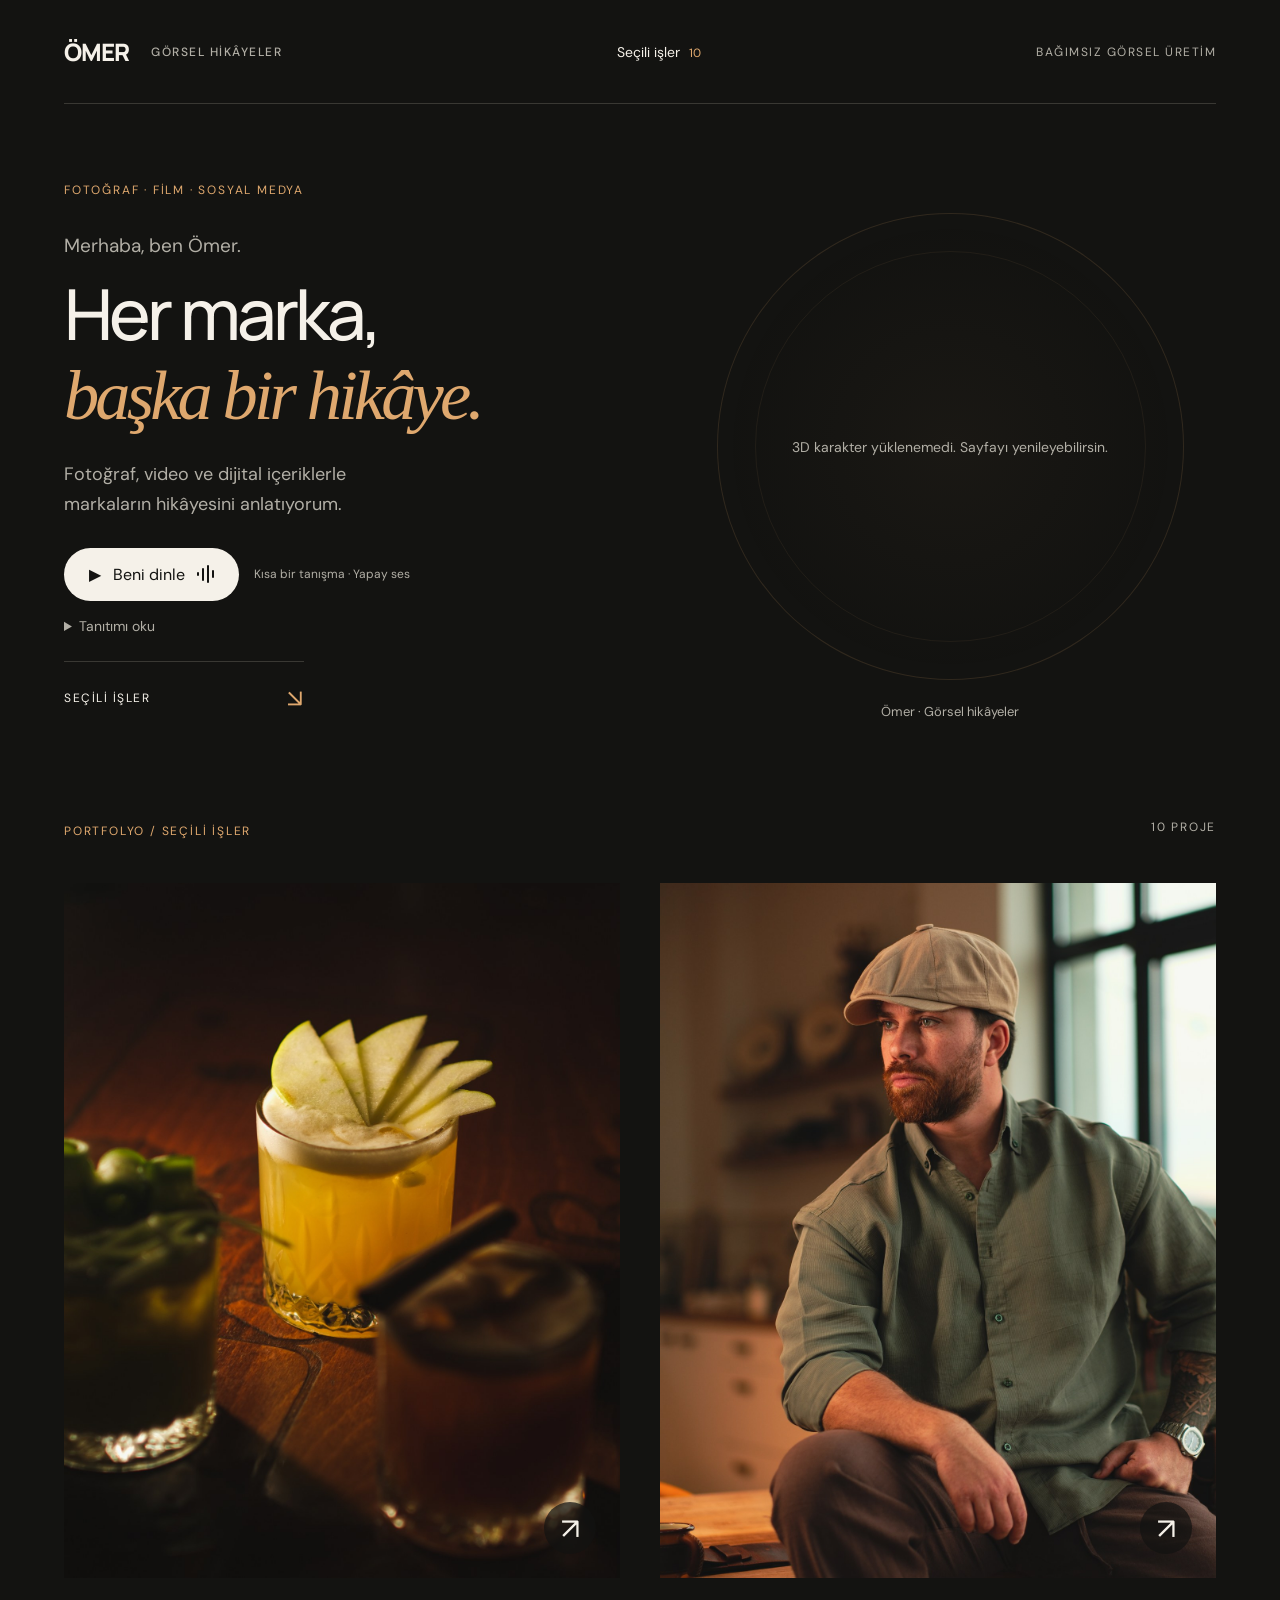
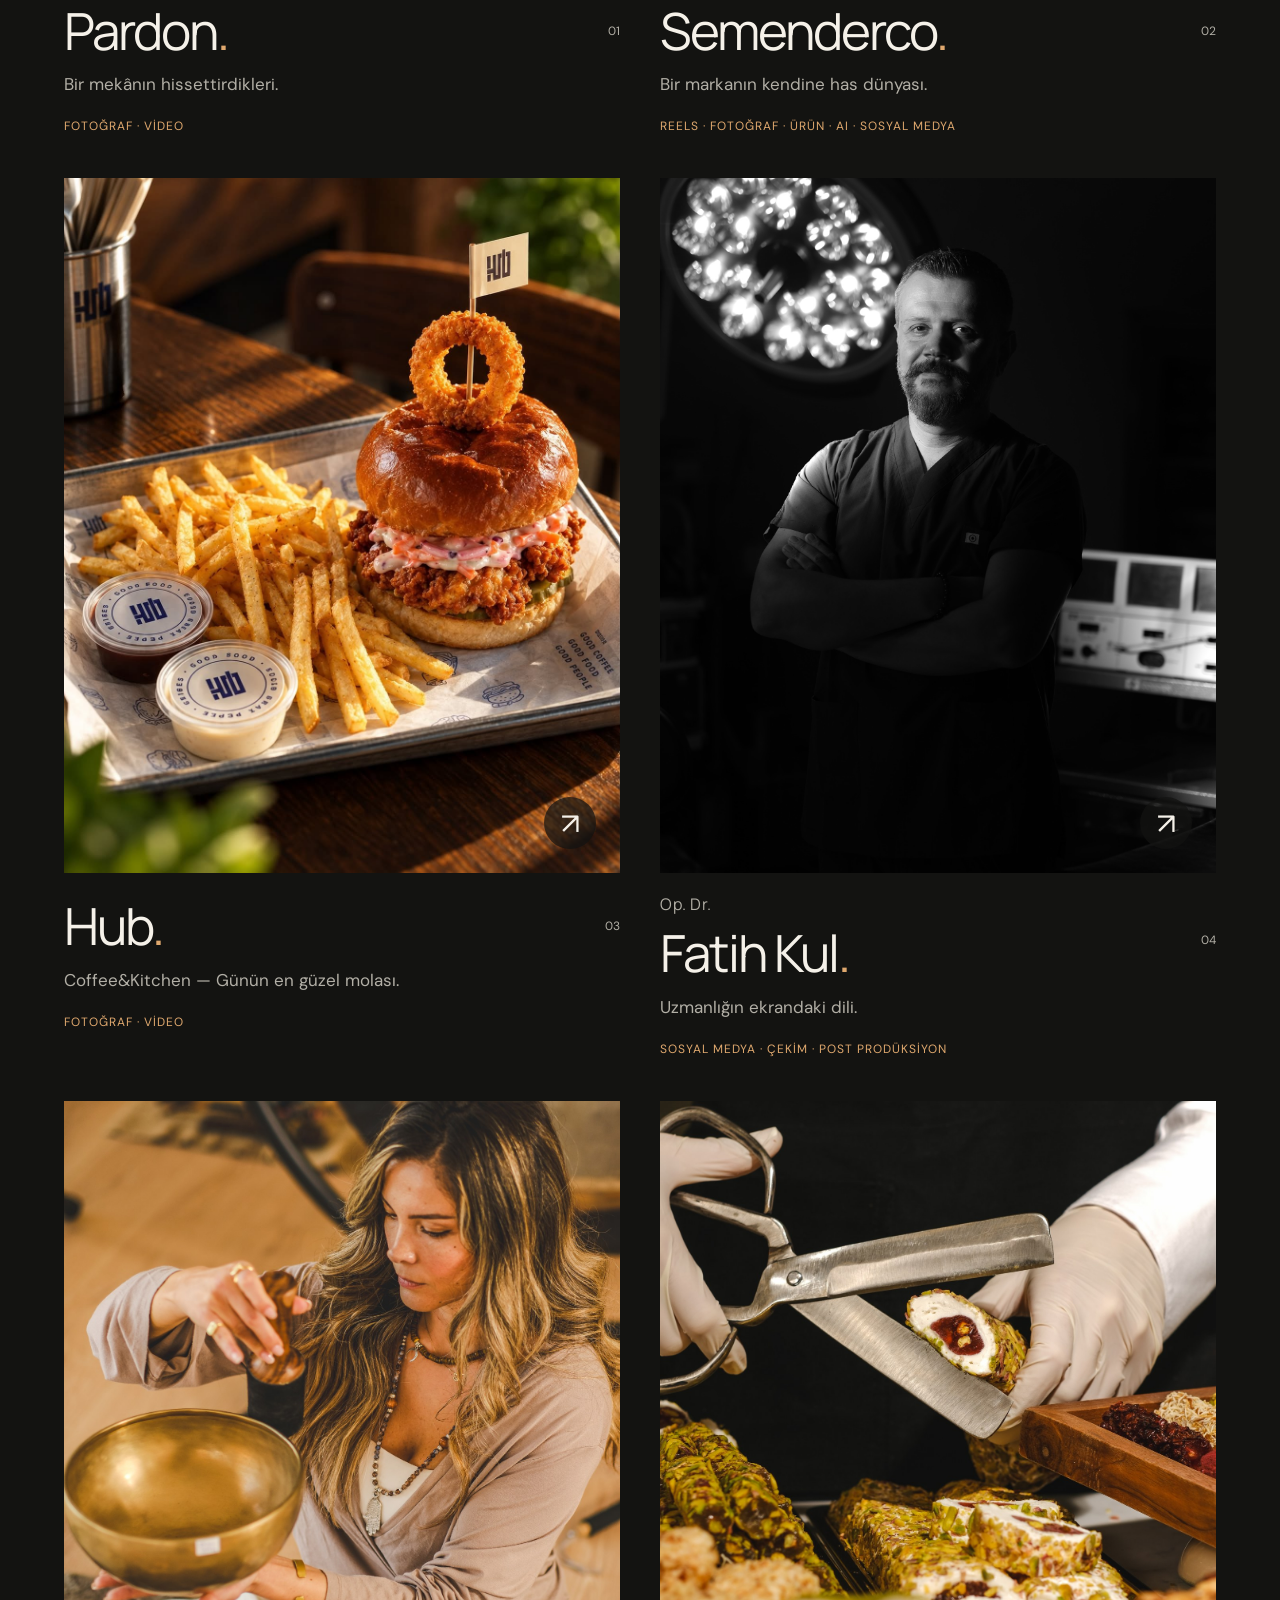
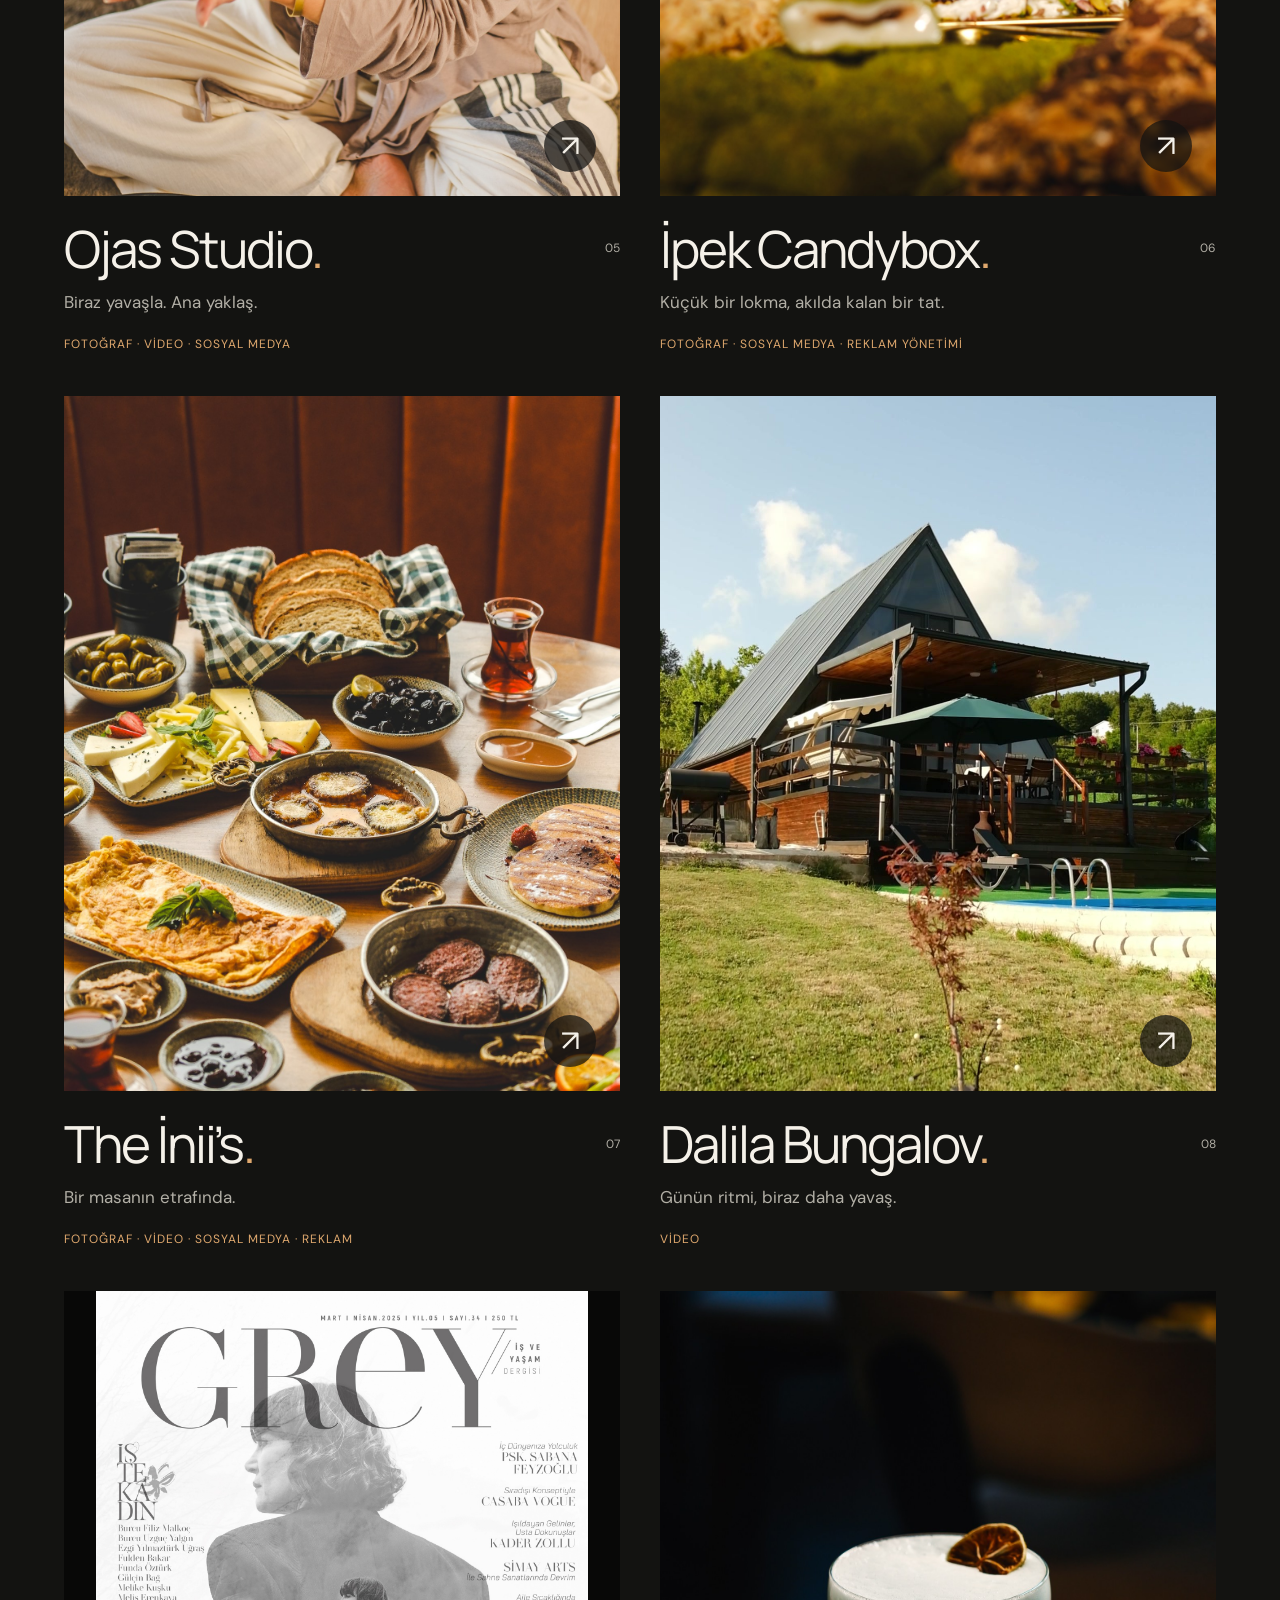
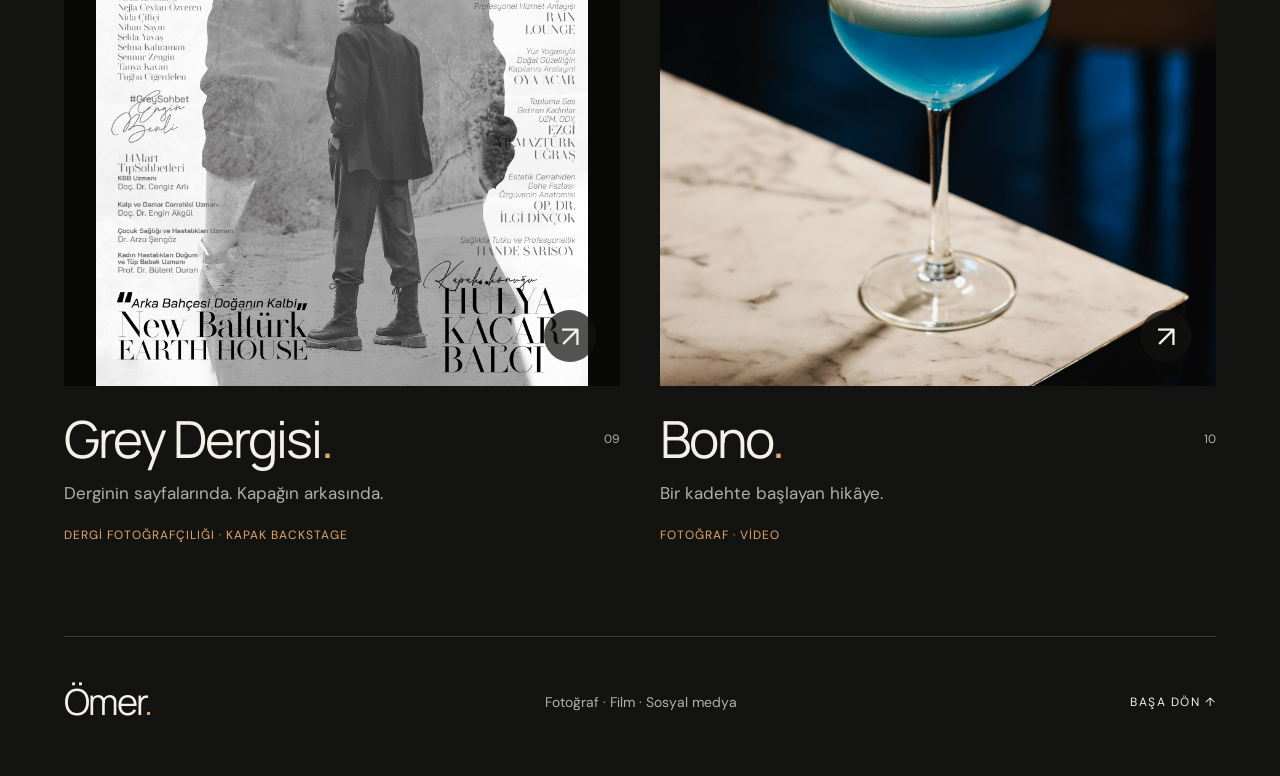
==== commit a298deb2: "Replace projected portrait with fully geometric cartoon character" ====
--- a/index.html
+++ b/index.html
@@ -1,3 +1,3 @@
 <!doctype html><html lang="tr"><head>
 <meta name="robots" content="noindex, nofollow"><meta charset="utf-8"><meta name="viewport" content="width=device-width, initial-scale=1"><meta name="theme-color" content="#131311"><title>Ömer — Fotoğraf, Film & Sosyal Medya</title><meta name="description" content="Markaların hikâyelerini fotoğraf, film ve sosyal medya içerikleriyle anlatıyorum. Seçili işler: Pardon, Semenderco, Hub Coffee&amp;Kitchen Op. Dr. Fatih Kul Ojas Studio İpek Candybox The İnii’s Dalila Bungalov Grey Dergisi ve Bono."><link rel="stylesheet" href="style.css"><link rel="stylesheet" href="avatar.css">
-</head><body class="portfolio-home"><header class="nav"><a class="wordmark" href="index.html">ÖMER<span>GÖRSEL HİKÂYELER</span></a><nav aria-label="Sayfa bölümleri"><a href="#projeler">Seçili işler <span>10</span></a></nav><span class="nav-note">BAĞIMSIZ GÖRSEL ÜRETİM</span></header><main><section class="home-intro avatar-intro" aria-labelledby="intro-title"><div class="intro-copy"><span class="section-label">FOTOĞRAF · FİLM · SOSYAL MEDYA</span><p class="intro-hello">Merhaba, ben Ömer.</p><h1 id="intro-title">Her marka,<br><em>başka bir hikâye.</em></h1><p class="intro-description">Fotoğraf, video ve dijital içeriklerle<br>markaların hikâyesini anlatıyorum.</p><div class="voice-actions"><button type="button" id="intro-play" aria-pressed="false"><span class="voice-icon" aria-hidden="true">▶</span><span class="voice-label">Beni dinle</span><span class="sound-bars" aria-hidden="true"><i></i><i></i><i></i><i></i></span></button><span class="voice-note">Kısa bir tanışma · Yapay ses</span></div><p id="audio-status" class="audio-status" role="status"></p><details class="intro-transcript"><summary>Tanıtımı oku</summary><p>Merhaba, ben Ömer. Markalar için fotoğraf ve video çekiyorum. Sosyal medya içeriklerinden reklam yönetimine, ürün çekimlerinden dergi ve backstage projelerine kadar, markaların hikâyesini görsele dönüştürüyorum. Seçili işlerime aşağıdan göz atabilirsin.</p></details><a href="#projeler" class="explore">SEÇİLİ İŞLER <span aria-hidden="true">↘</span></a></div><div class="avatar-stage"><div class="avatar-orbit" aria-hidden="true"></div><div id="head-view" role="img" aria-label="Ömer’in dönen üç boyutlu portresi"><img class="head-fallback" src="assets/omer/head-stylized.png" alt="Ömer’in portresi"></div><div class="avatar-controls"><span id="avatar-hint">Sürükle, tanışalım.</span><button id="rotation-toggle" type="button" aria-pressed="false" aria-label="Dönüşü durdur">Ⅱ</button></div></div><audio id="intro-audio" src="assets/omer/intro.mp3" preload="none"></audio></section><section class="projects" id="projeler"><div class="section-heading"><span class="section-label">PORTFOLYO / SEÇİLİ İŞLER</span><span class="count">10 PROJE</span></div><div class="project-grid"><a class="project-card" href="pardon.html"><div class="project-cover"><img src="assets/cocktail.jpg" alt="Pardon kokteyl çekimi" width="1400" height="2100"><span class="project-open" aria-hidden="true">↗</span></div><div class="project-card-heading"><h2>Pardon<span>.</span></h2><span>01</span></div><p>Bir mekânın hissettirdikleri.</p><div class="project-tags">FOTOĞRAF · VİDEO</div></a><a class="project-card" href="semenderco.html"><div class="project-cover"><img src="assets/semenderco/editorial.jpg" alt="Semenderco için gerçekleştirilen moda çekimi" width="1400" height="2100"><span class="project-open" aria-hidden="true">↗</span></div><div class="project-card-heading"><h2>Semenderco<span>.</span></h2><span>02</span></div><p>Bir markanın kendine has dünyası.</p><div class="project-tags">REELS · FOTOĞRAF · ÜRÜN · AI · SOSYAL MEDYA</div></a><a class="project-card" href="hub.html"><div class="project-cover"><img src="assets/hub/burger.jpg" alt="Hub Coffee and Kitchen için burger fotoğrafı" width="1170" height="1462" loading="lazy"><span class="project-open" aria-hidden="true">↗</span></div><div class="project-card-heading"><h2>Hub<span>.</span></h2><span>03</span></div><p>Coffee&amp;Kitchen — Günün en güzel molası.</p><div class="project-tags">FOTOĞRAF · VİDEO</div></a><a class="project-card" href="fatih-kul.html"><div class="project-cover"><img src="assets/fatih-kul/cover-dscf0420.jpg" alt="Op. Dr. Fatih Kul’un ameliyathane ışığı önünde siyah beyaz portresi" width="1600" height="2400" loading="lazy"><span class="project-open" aria-hidden="true">↗</span></div><div class="project-card-heading"><h2><small>Op. Dr.</small> Fatih Kul<span>.</span></h2><span>04</span></div><p>Uzmanlığın ekrandaki dili.</p><div class="project-tags">SOSYAL MEDYA · ÇEKİM · POST PRODÜKSİYON</div></a><a class="project-card" href="ojas.html"><div class="project-cover"><img src="assets/ojas/photo-5920.jpg" alt="Ojas Studio’da ses çanağı çalan eğitmenin yukarıdan çekilmiş fotoğrafı" width="1400" height="2100" loading="lazy"><span class="project-open" aria-hidden="true">↗</span></div><div class="project-card-heading"><h2>Ojas Studio<span>.</span></h2><span>05</span></div><p>Biraz yavaşla. Ana yaklaş.</p><div class="project-tags">FOTOĞRAF · VİDEO · SOSYAL MEDYA</div></a><a class="project-card" href="candybox.html"><div class="project-cover"><img src="assets/candybox/photo-8792.jpg" alt="İpek Candybox için lokum fotoğrafı" width="1400" height="2100" loading="lazy"><span class="project-open" aria-hidden="true">↗</span></div><div class="project-card-heading"><h2>İpek Candybox<span>.</span></h2><span>06</span></div><p>Küçük bir lokma, akılda kalan bir tat.</p><div class="project-tags">FOTOĞRAF · SOSYAL MEDYA · REKLAM YÖNETİMİ</div></a><a class="project-card" href="iniis.html"><div class="project-cover"><img src="assets/iniis/breakfast.jpg" alt="The İnii’s kahvaltı sofrası" width="1365" height="2048" loading="lazy"><span class="project-open" aria-hidden="true">↗</span></div><div class="project-card-heading"><h2>The İnii’s<span>.</span></h2><span>07</span></div><p>Bir masanın etrafında.</p><div class="project-tags">FOTOĞRAF · VİDEO · SOSYAL MEDYA · REKLAM</div></a><a class="project-card" href="dalila.html"><div class="project-cover"><img src="assets/dalila/cover.jpg" alt="Dalila Bungalov'un ahşap mimarisi ve bahçesi" width="1080" height="1920" loading="lazy"><span class="project-open" aria-hidden="true">↗</span></div><div class="project-card-heading"><h2>Dalila Bungalov<span>.</span></h2><span>08</span></div><p>Günün ritmi, biraz daha yavaş.</p><div class="project-tags">VİDEO</div></a><a class="project-card grey-card" href="grey.html"><div class="project-cover"><img src="assets/grey/cover-s34.jpg" alt="Grey Dergisi Mart–Nisan 2025, 34. sayı kapağı" width="1600" height="2262" loading="lazy"><span class="project-open" aria-hidden="true">↗</span></div><div class="project-card-heading"><h2>Grey Dergisi<span>.</span></h2><span>09</span></div><p>Derginin sayfalarında. Kapağın arkasında.</p><div class="project-tags">DERGİ FOTOĞRAFÇILIĞI · KAPAK BACKSTAGE</div></a><a class="project-card" href="bono.html"><div class="project-cover"><img src="assets/bono/photo-9264.jpg" alt="Bono için mavi kokteyl fotoğrafı" width="1365" height="2048" loading="lazy"><span class="project-open" aria-hidden="true">↗</span></div><div class="project-card-heading"><h2>Bono<span>.</span></h2><span>10</span></div><p>Bir kadehte başlayan hikâye.</p><div class="project-tags">FOTOĞRAF · VİDEO</div></a></div></section><footer><a class="footer-title" href="index.html">Ömer<span>.</span></a><p>Fotoğraf · Film · Sosyal medya</p><a class="back-top" href="#">BAŞA DÖN ↑</a></footer></main><script type="module" src="avatar.js"></script></body></html>+</head><body class="portfolio-home"><header class="nav"><a class="wordmark" href="index.html">ÖMER<span>GÖRSEL HİKÂYELER</span></a><nav aria-label="Sayfa bölümleri"><a href="#projeler">Seçili işler <span>10</span></a></nav><span class="nav-note">BAĞIMSIZ GÖRSEL ÜRETİM</span></header><main><section class="home-intro avatar-intro" aria-labelledby="intro-title"><div class="intro-copy"><span class="section-label">FOTOĞRAF · FİLM · SOSYAL MEDYA</span><p class="intro-hello">Merhaba, ben Ömer.</p><h1 id="intro-title">Her marka,<br><em>başka bir hikâye.</em></h1><p class="intro-description">Fotoğraf, video ve dijital içeriklerle<br>markaların hikâyesini anlatıyorum.</p><div class="voice-actions"><button type="button" id="intro-play" aria-pressed="false"><span class="voice-icon" aria-hidden="true">▶</span><span class="voice-label">Beni dinle</span><span class="sound-bars" aria-hidden="true"><i></i><i></i><i></i><i></i></span></button><span class="voice-note">Kısa bir tanışma · Yapay ses</span></div><p id="audio-status" class="audio-status" role="status"></p><details class="intro-transcript"><summary>Tanıtımı oku</summary><p>Merhaba, ben Ömer. Markalar için fotoğraf ve video çekiyorum. Sosyal medya içeriklerinden reklam yönetimine, ürün çekimlerinden dergi ve backstage projelerine kadar, markaların hikâyesini görsele dönüştürüyorum. Seçili işlerime aşağıdan göz atabilirsin.</p></details><a href="#projeler" class="explore">SEÇİLİ İŞLER <span aria-hidden="true">↘</span></a></div><div class="avatar-stage"><div class="avatar-orbit" aria-hidden="true"></div><div id="head-view" role="img" aria-label="Ömer’in dönen üç boyutlu portresi"><span class="avatar-loading" role="status">3D karakter yükleniyor…</span></div><div class="avatar-controls"><span id="avatar-hint">Fareyle keşfet · 360°</span><button id="rotation-toggle" type="button" aria-pressed="false" aria-label="Dönüşü durdur">Ⅱ</button></div></div><audio id="intro-audio" src="assets/omer/intro.mp3" preload="none"></audio></section><section class="projects" id="projeler"><div class="section-heading"><span class="section-label">PORTFOLYO / SEÇİLİ İŞLER</span><span class="count">10 PROJE</span></div><div class="project-grid"><a class="project-card" href="pardon.html"><div class="project-cover"><img src="assets/cocktail.jpg" alt="Pardon kokteyl çekimi" width="1400" height="2100"><span class="project-open" aria-hidden="true">↗</span></div><div class="project-card-heading"><h2>Pardon<span>.</span></h2><span>01</span></div><p>Bir mekânın hissettirdikleri.</p><div class="project-tags">FOTOĞRAF · VİDEO</div></a><a class="project-card" href="semenderco.html"><div class="project-cover"><img src="assets/semenderco/editorial.jpg" alt="Semenderco için gerçekleştirilen moda çekimi" width="1400" height="2100"><span class="project-open" aria-hidden="true">↗</span></div><div class="project-card-heading"><h2>Semenderco<span>.</span></h2><span>02</span></div><p>Bir markanın kendine has dünyası.</p><div class="project-tags">REELS · FOTOĞRAF · ÜRÜN · AI · SOSYAL MEDYA</div></a><a class="project-card" href="hub.html"><div class="project-cover"><img src="assets/hub/burger.jpg" alt="Hub Coffee and Kitchen için burger fotoğrafı" width="1170" height="1462" loading="lazy"><span class="project-open" aria-hidden="true">↗</span></div><div class="project-card-heading"><h2>Hub<span>.</span></h2><span>03</span></div><p>Coffee&amp;Kitchen — Günün en güzel molası.</p><div class="project-tags">FOTOĞRAF · VİDEO</div></a><a class="project-card" href="fatih-kul.html"><div class="project-cover"><img src="assets/fatih-kul/cover-dscf0420.jpg" alt="Op. Dr. Fatih Kul’un ameliyathane ışığı önünde siyah beyaz portresi" width="1600" height="2400" loading="lazy"><span class="project-open" aria-hidden="true">↗</span></div><div class="project-card-heading"><h2><small>Op. Dr.</small> Fatih Kul<span>.</span></h2><span>04</span></div><p>Uzmanlığın ekrandaki dili.</p><div class="project-tags">SOSYAL MEDYA · ÇEKİM · POST PRODÜKSİYON</div></a><a class="project-card" href="ojas.html"><div class="project-cover"><img src="assets/ojas/photo-5920.jpg" alt="Ojas Studio’da ses çanağı çalan eğitmenin yukarıdan çekilmiş fotoğrafı" width="1400" height="2100" loading="lazy"><span class="project-open" aria-hidden="true">↗</span></div><div class="project-card-heading"><h2>Ojas Studio<span>.</span></h2><span>05</span></div><p>Biraz yavaşla. Ana yaklaş.</p><div class="project-tags">FOTOĞRAF · VİDEO · SOSYAL MEDYA</div></a><a class="project-card" href="candybox.html"><div class="project-cover"><img src="assets/candybox/photo-8792.jpg" alt="İpek Candybox için lokum fotoğrafı" width="1400" height="2100" loading="lazy"><span class="project-open" aria-hidden="true">↗</span></div><div class="project-card-heading"><h2>İpek Candybox<span>.</span></h2><span>06</span></div><p>Küçük bir lokma, akılda kalan bir tat.</p><div class="project-tags">FOTOĞRAF · SOSYAL MEDYA · REKLAM YÖNETİMİ</div></a><a class="project-card" href="iniis.html"><div class="project-cover"><img src="assets/iniis/breakfast.jpg" alt="The İnii’s kahvaltı sofrası" width="1365" height="2048" loading="lazy"><span class="project-open" aria-hidden="true">↗</span></div><div class="project-card-heading"><h2>The İnii’s<span>.</span></h2><span>07</span></div><p>Bir masanın etrafında.</p><div class="project-tags">FOTOĞRAF · VİDEO · SOSYAL MEDYA · REKLAM</div></a><a class="project-card" href="dalila.html"><div class="project-cover"><img src="assets/dalila/cover.jpg" alt="Dalila Bungalov'un ahşap mimarisi ve bahçesi" width="1080" height="1920" loading="lazy"><span class="project-open" aria-hidden="true">↗</span></div><div class="project-card-heading"><h2>Dalila Bungalov<span>.</span></h2><span>08</span></div><p>Günün ritmi, biraz daha yavaş.</p><div class="project-tags">VİDEO</div></a><a class="project-card grey-card" href="grey.html"><div class="project-cover"><img src="assets/grey/cover-s34.jpg" alt="Grey Dergisi Mart–Nisan 2025, 34. sayı kapağı" width="1600" height="2262" loading="lazy"><span class="project-open" aria-hidden="true">↗</span></div><div class="project-card-heading"><h2>Grey Dergisi<span>.</span></h2><span>09</span></div><p>Derginin sayfalarında. Kapağın arkasında.</p><div class="project-tags">DERGİ FOTOĞRAFÇILIĞI · KAPAK BACKSTAGE</div></a><a class="project-card" href="bono.html"><div class="project-cover"><img src="assets/bono/photo-9264.jpg" alt="Bono için mavi kokteyl fotoğrafı" width="1365" height="2048" loading="lazy"><span class="project-open" aria-hidden="true">↗</span></div><div class="project-card-heading"><h2>Bono<span>.</span></h2><span>10</span></div><p>Bir kadehte başlayan hikâye.</p><div class="project-tags">FOTOĞRAF · VİDEO</div></a></div></section><footer><a class="footer-title" href="index.html">Ömer<span>.</span></a><p>Fotoğraf · Film · Sosyal medya</p><a class="back-top" href="#">BAŞA DÖN ↑</a></footer></main><script type="module" src="avatar.js?v=sculpt1"></script></body></html>
--- a/avatar.css
+++ b/avatar.css
@@ -1,2 +1,4 @@
 .avatar-intro{display:grid;grid-template-columns:1.12fr 1fr;align-items:center;gap:2vw;padding:65px 0 70px!important;min-height:690px;position:relative}.avatar-intro .intro-copy{position:relative;z-index:2;min-width:0}.avatar-intro .section-label{font-size:12px}.intro-hello{font-size:19px;color:var(--muted);margin:32px 0 16px}.avatar-intro h1{font-size:clamp(42px,5.5vw,88px);line-height:1.12;letter-spacing:-.055em;margin:0 0 26px}.intro-description{font-size:18px;line-height:1.65;color:var(--muted)}.voice-actions{display:flex;align-items:center;flex-wrap:wrap;gap:15px;margin:28px 0 0}.voice-actions button{display:inline-flex;gap:12px;align-items:center;background:var(--ink);color:var(--bg);border:0;border-radius:50px;padding:16px 22px;cursor:pointer;font-size:16px;min-width:175px;justify-content:center;transition:background .2s}.voice-actions button:hover{background:var(--accent)}.voice-note{font-size:12px;color:var(--muted)}.sound-bars{display:flex;align-items:center;gap:3px;height:18px}.sound-bars i{height:4px;width:2px;background:currentColor;border-radius:3px}.sound-bars i:nth-child(2){height:13px}.sound-bars i:nth-child(3){height:18px}.sound-bars i:nth-child(4){height:8px}.is-speaking .sound-bars i{animation:voice-bar .6s ease-in-out infinite alternate}.is-speaking .sound-bars i:nth-child(2){animation-delay:-.2s}.is-speaking .sound-bars i:nth-child(3){animation-delay:-.4s}.intro-transcript{color:var(--muted);font-size:14px;margin:16px 0 26px;max-width:470px}.intro-transcript summary{cursor:pointer;width:fit-content}.intro-transcript p{font-size:15px;line-height:1.7}.audio-status{font-size:14px;color:var(--accent);margin:10px 0 0;min-height:0}.audio-status:empty{display:none}.avatar-intro .explore{font-size:12px;max-width:240px}.avatar-stage{position:relative;min-width:0;isolation:isolate;align-self:stretch;min-height:510px;display:flex;align-items:center;justify-content:center}.avatar-orbit{position:absolute;width:88%;aspect-ratio:1;border:1px solid #dfa86e24;border-radius:50%;z-index:-1;background:radial-gradient(ellipse,#dfa86e09 0,transparent 70%)}.avatar-orbit:after{content:'';position:absolute;inset:8%;border:1px solid #dfa86e12;border-radius:50%}#head-view{width:100%;height:520px;position:relative;touch-action:pan-y;cursor:grab;outline:none}#head-view:active{cursor:grabbing}#head-view canvas{position:absolute;inset:0;width:100%;height:100%;display:block}.head-fallback{height:87%;width:auto;max-width:100%;position:absolute;left:50%;top:5%;transform:translateX(-50%);object-fit:contain;clip-path:ellipse(37% 44% at 50% 47%)}.model-ready .head-fallback{display:none}.avatar-controls{position:absolute;bottom:4px;display:flex;gap:15px;align-items:center;color:var(--muted);font-size:13px}.avatar-controls button{border:1px solid var(--border);background:transparent;color:var(--ink);width:40px;height:40px;border-radius:50%;cursor:pointer}.avatar-controls button:hover{border-color:var(--accent)}@keyframes voice-bar{to{height:4px}}@media(max-width:800px){.avatar-intro{grid-template-columns:1fr;padding:28px 0 45px!important;gap:12px}.avatar-stage{grid-row:1;min-height:340px;max-width:500px;width:100%;justify-self:center}#head-view{height:345px}.avatar-controls{bottom:0}.avatar-intro .intro-copy{text-align:center}.avatar-intro h1{font-size:clamp(40px,8.5vw,64px)}.intro-hello{margin:24px 0 14px}.intro-description{font-size:16px}.voice-actions{justify-content:center;gap:12px}.intro-transcript{margin:18px auto 24px;text-align:left}.intro-transcript summary{margin:auto}.avatar-intro .explore{margin:0 auto}.avatar-intro .section-label{font-size:11px}.voice-note{font-size:12px}}@media(prefers-reduced-motion:reduce){.sound-bars i{animation:none!important}html{scroll-behavior:auto}}
 .avatar-intro{margin:0 5%}#head-view:focus-visible{outline:1px solid var(--accent);outline-offset:3px;border-radius:12px}@media(max-width:600px){.avatar-intro{margin:0 6%}}
+
+.avatar-loading{position:absolute;inset:0;display:grid;place-items:center;color:var(--muted);font-size:14px}.model-ready .avatar-loading{display:none}
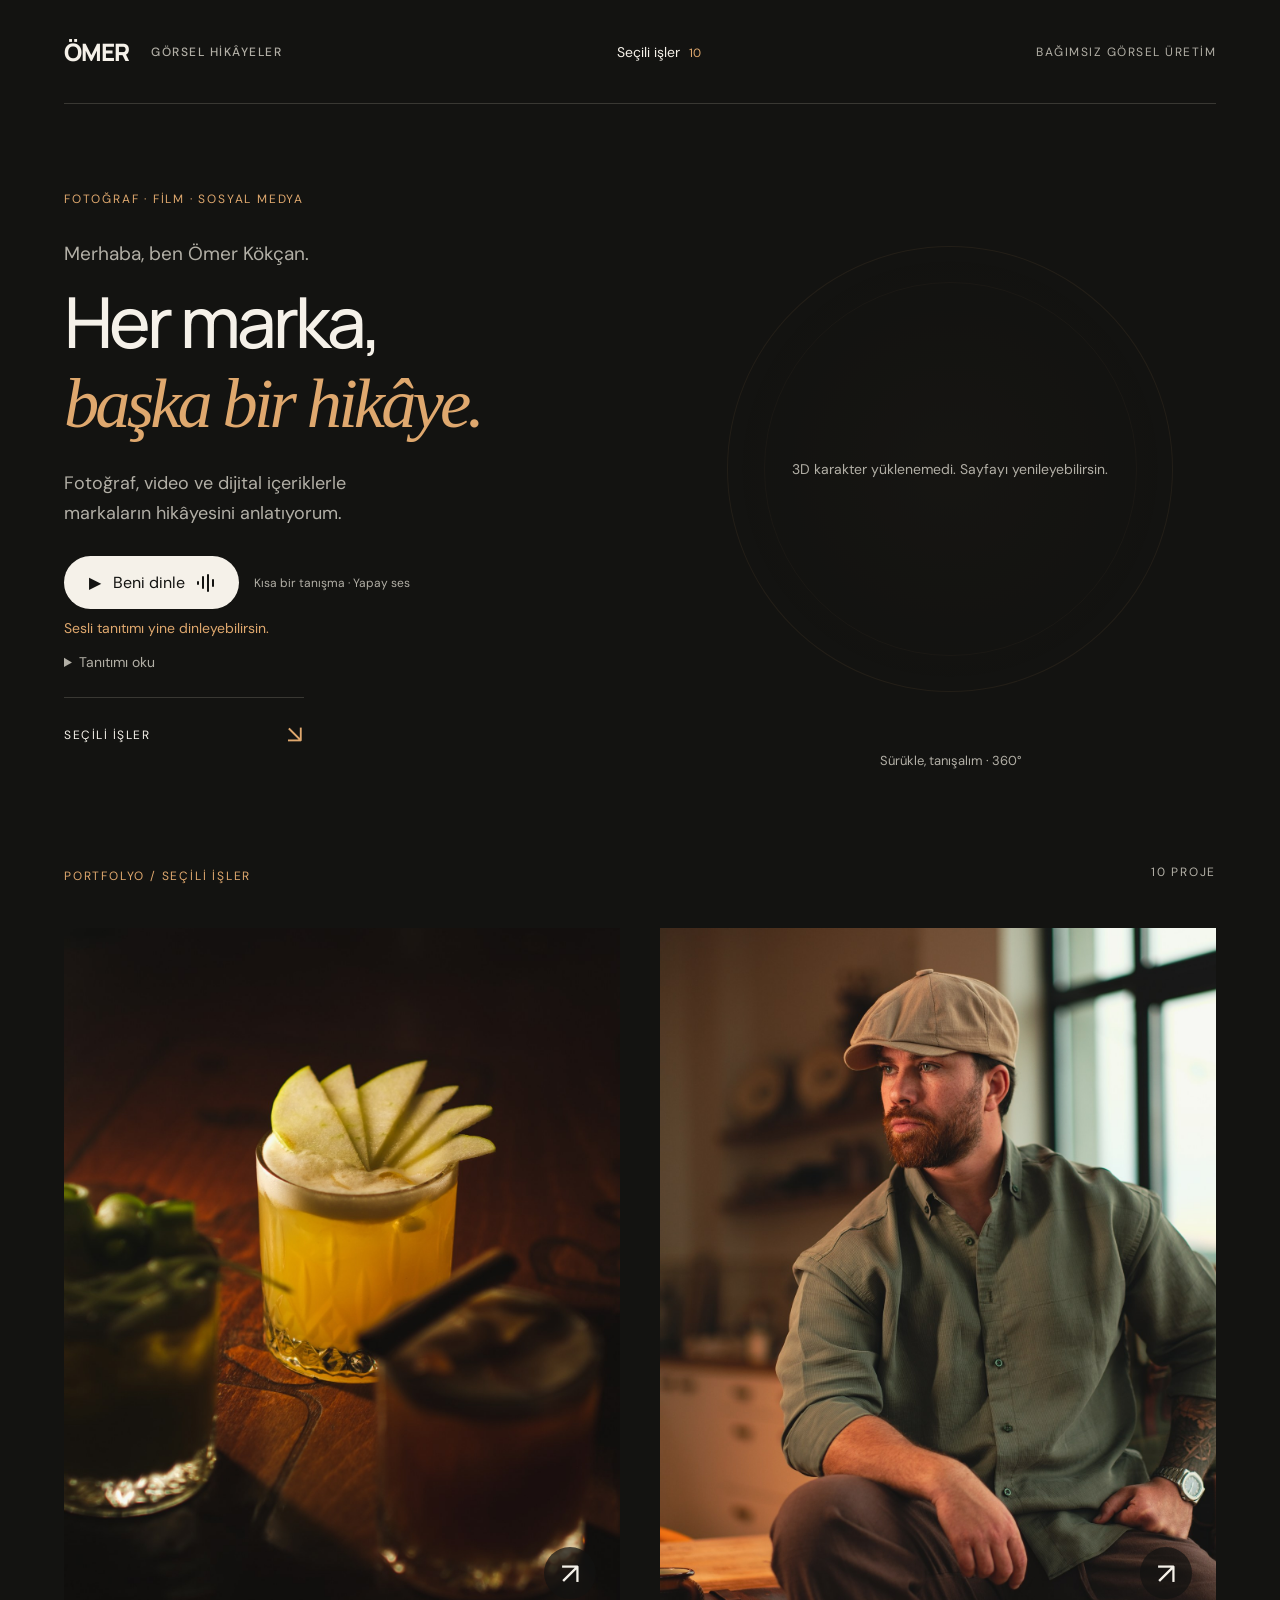
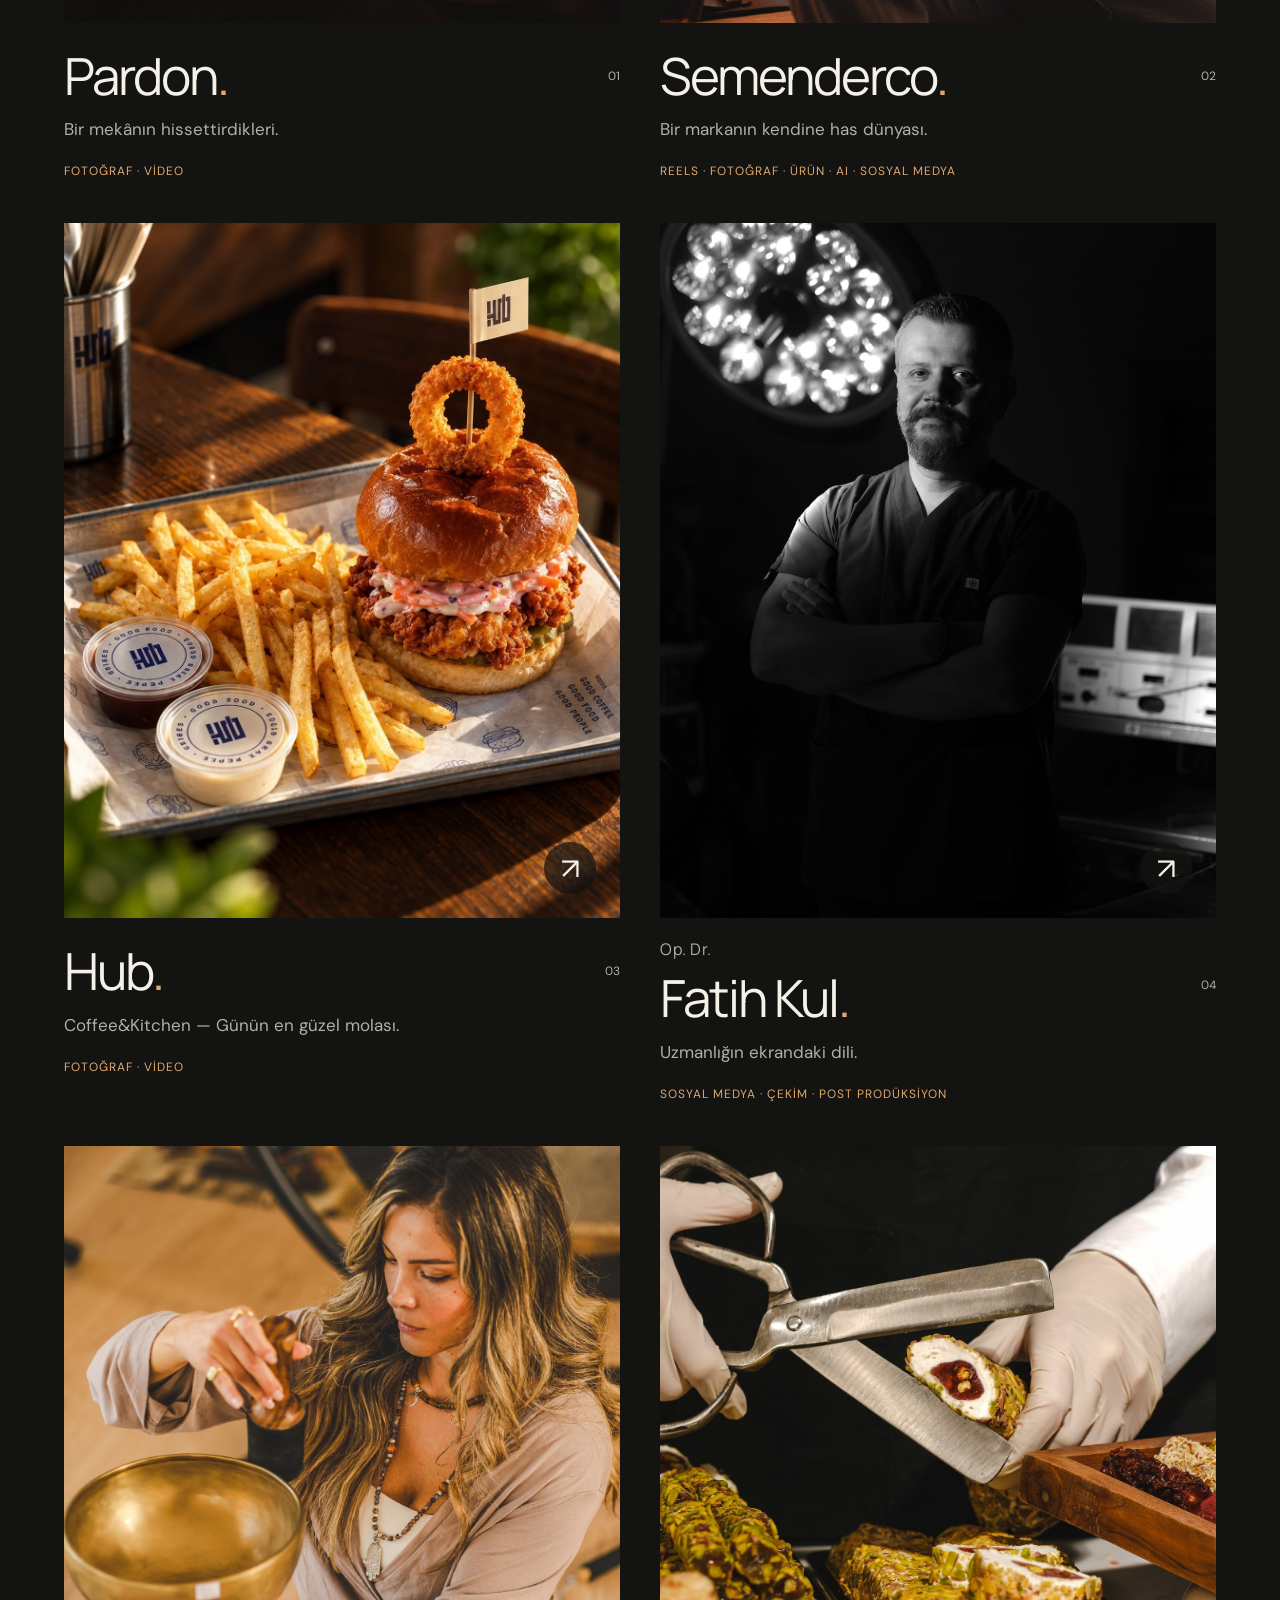
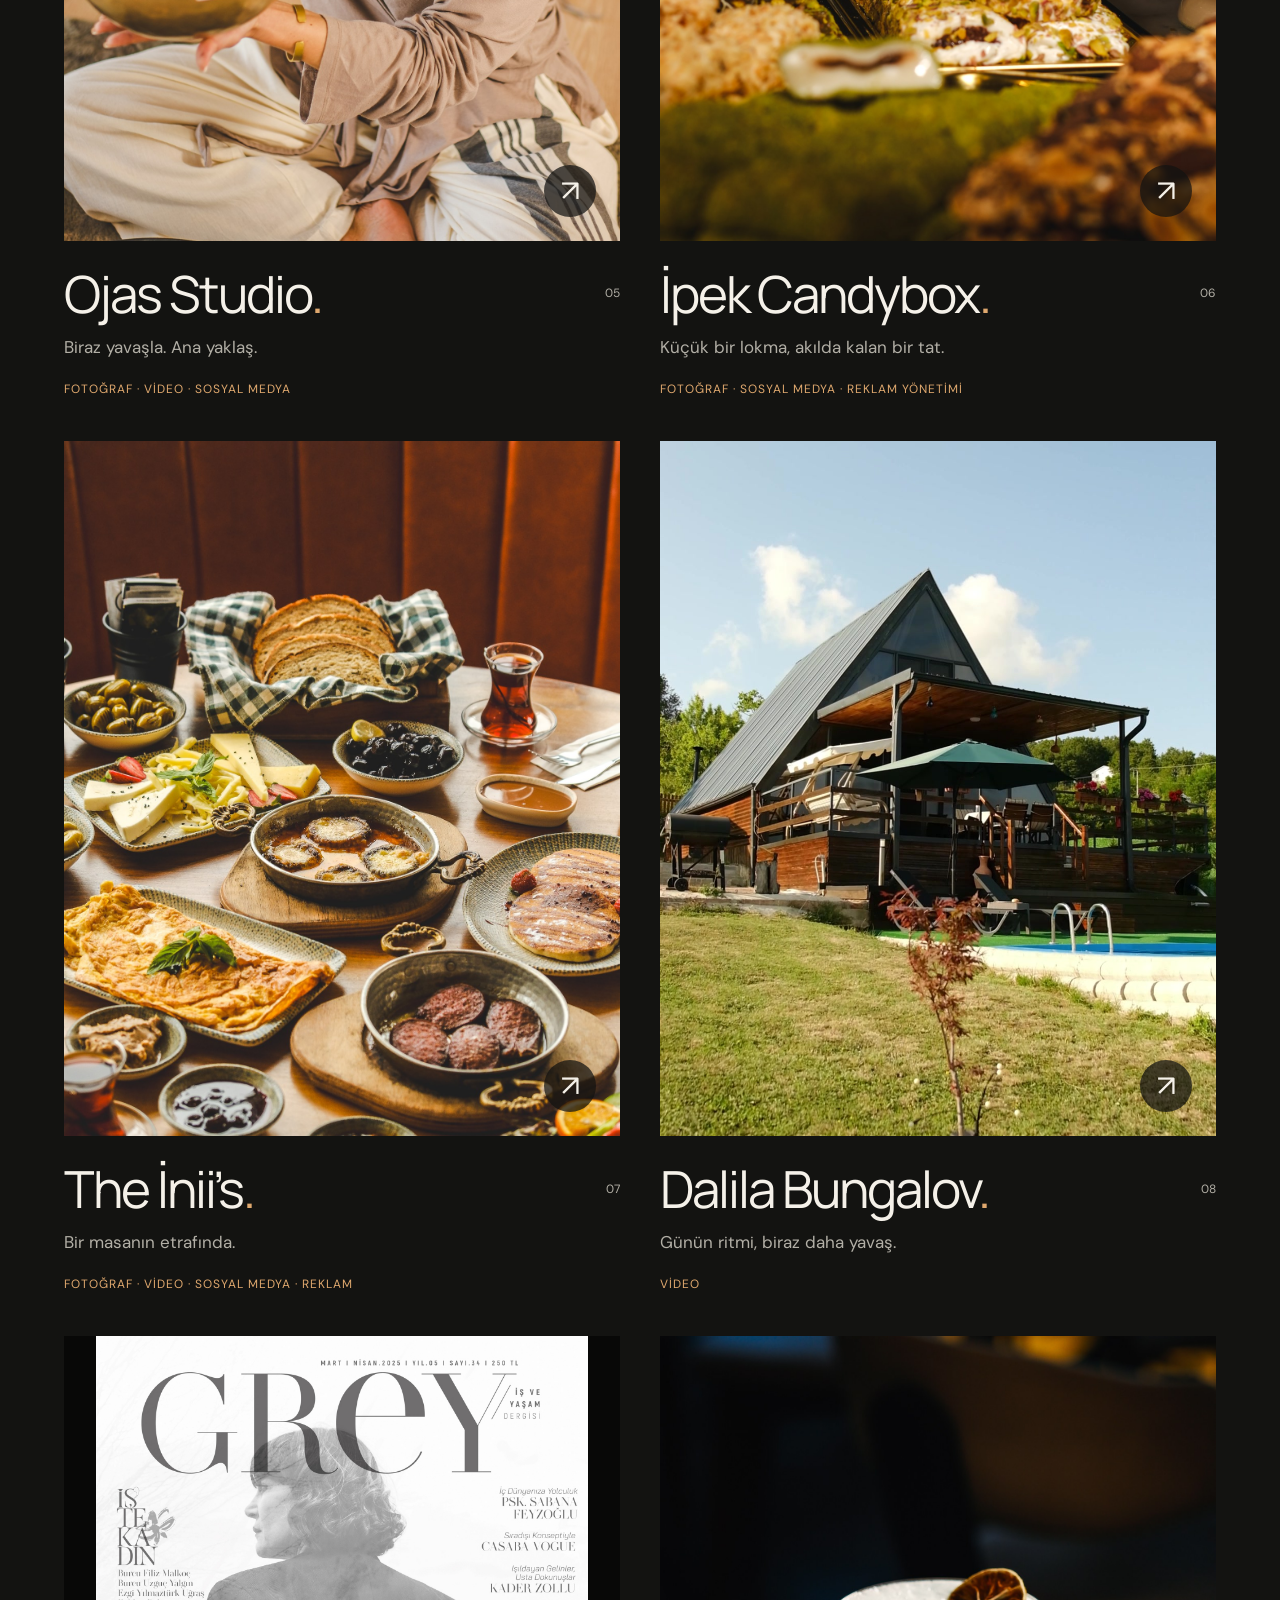
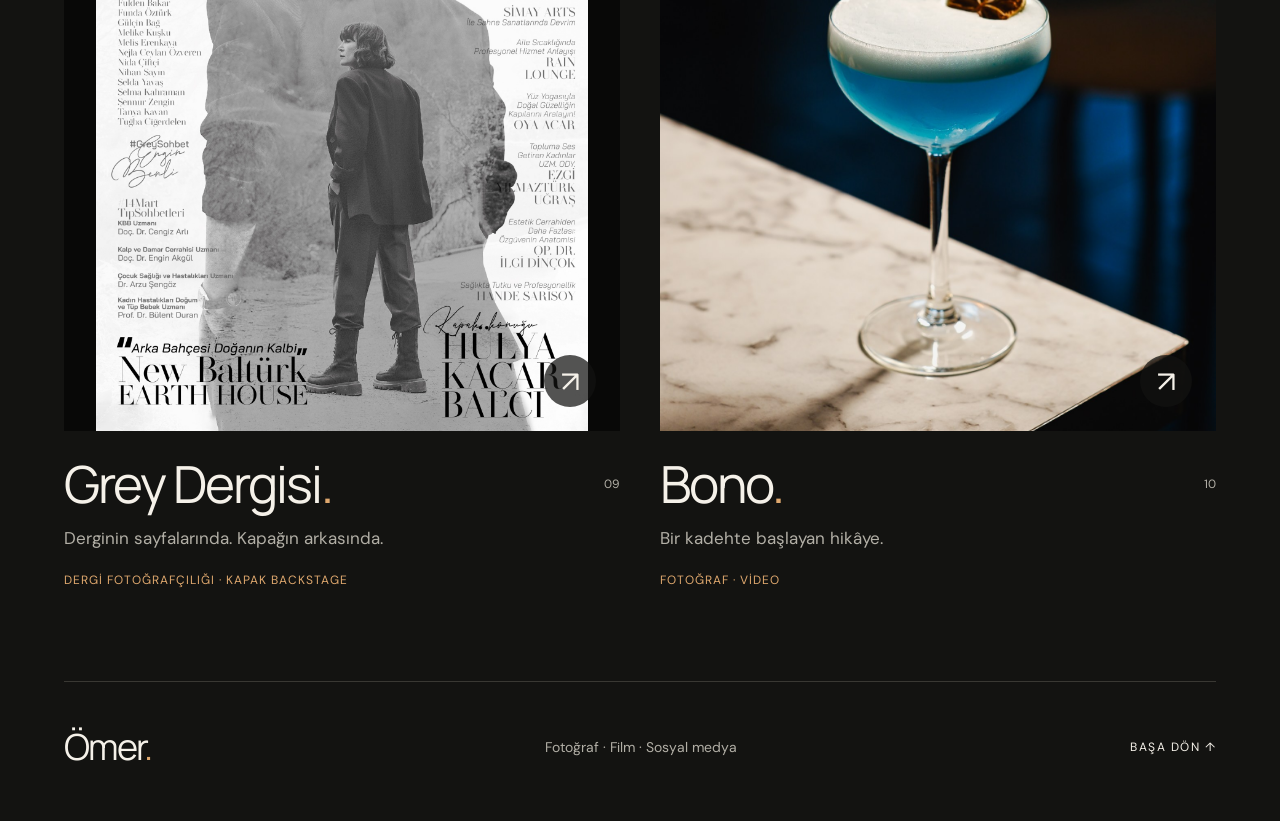
==== commit b1d94c46: "Add full-body creator character with walk-in and Turkish introduction" ====
--- a/index.html
+++ b/index.html
@@ -1,3 +1,2 @@
-<!doctype html><html lang="tr"><head>
-<meta name="robots" content="noindex, nofollow"><meta charset="utf-8"><meta name="viewport" content="width=device-width, initial-scale=1"><meta name="theme-color" content="#131311"><title>Ömer — Fotoğraf, Film & Sosyal Medya</title><meta name="description" content="Markaların hikâyelerini fotoğraf, film ve sosyal medya içerikleriyle anlatıyorum. Seçili işler: Pardon, Semenderco, Hub Coffee&amp;Kitchen Op. Dr. Fatih Kul Ojas Studio İpek Candybox The İnii’s Dalila Bungalov Grey Dergisi ve Bono."><link rel="stylesheet" href="style.css"><link rel="stylesheet" href="avatar.css">
-</head><body class="portfolio-home"><header class="nav"><a class="wordmark" href="index.html">ÖMER<span>GÖRSEL HİKÂYELER</span></a><nav aria-label="Sayfa bölümleri"><a href="#projeler">Seçili işler <span>10</span></a></nav><span class="nav-note">BAĞIMSIZ GÖRSEL ÜRETİM</span></header><main><section class="home-intro avatar-intro" aria-labelledby="intro-title"><div class="intro-copy"><span class="section-label">FOTOĞRAF · FİLM · SOSYAL MEDYA</span><p class="intro-hello">Merhaba, ben Ömer.</p><h1 id="intro-title">Her marka,<br><em>başka bir hikâye.</em></h1><p class="intro-description">Fotoğraf, video ve dijital içeriklerle<br>markaların hikâyesini anlatıyorum.</p><div class="voice-actions"><button type="button" id="intro-play" aria-pressed="false"><span class="voice-icon" aria-hidden="true">▶</span><span class="voice-label">Beni dinle</span><span class="sound-bars" aria-hidden="true"><i></i><i></i><i></i><i></i></span></button><span class="voice-note">Kısa bir tanışma · Yapay ses</span></div><p id="audio-status" class="audio-status" role="status"></p><details class="intro-transcript"><summary>Tanıtımı oku</summary><p>Merhaba, ben Ömer. Markalar için fotoğraf ve video çekiyorum. Sosyal medya içeriklerinden reklam yönetimine, ürün çekimlerinden dergi ve backstage projelerine kadar, markaların hikâyesini görsele dönüştürüyorum. Seçili işlerime aşağıdan göz atabilirsin.</p></details><a href="#projeler" class="explore">SEÇİLİ İŞLER <span aria-hidden="true">↘</span></a></div><div class="avatar-stage"><div class="avatar-orbit" aria-hidden="true"></div><div id="head-view" role="img" aria-label="Ömer’in dönen üç boyutlu portresi"><span class="avatar-loading" role="status">3D karakter yükleniyor…</span></div><div class="avatar-controls"><span id="avatar-hint">Fareyle keşfet · 360°</span><button id="rotation-toggle" type="button" aria-pressed="false" aria-label="Dönüşü durdur">Ⅱ</button></div></div><audio id="intro-audio" src="assets/omer/intro.mp3" preload="none"></audio></section><section class="projects" id="projeler"><div class="section-heading"><span class="section-label">PORTFOLYO / SEÇİLİ İŞLER</span><span class="count">10 PROJE</span></div><div class="project-grid"><a class="project-card" href="pardon.html"><div class="project-cover"><img src="assets/cocktail.jpg" alt="Pardon kokteyl çekimi" width="1400" height="2100"><span class="project-open" aria-hidden="true">↗</span></div><div class="project-card-heading"><h2>Pardon<span>.</span></h2><span>01</span></div><p>Bir mekânın hissettirdikleri.</p><div class="project-tags">FOTOĞRAF · VİDEO</div></a><a class="project-card" href="semenderco.html"><div class="project-cover"><img src="assets/semenderco/editorial.jpg" alt="Semenderco için gerçekleştirilen moda çekimi" width="1400" height="2100"><span class="project-open" aria-hidden="true">↗</span></div><div class="project-card-heading"><h2>Semenderco<span>.</span></h2><span>02</span></div><p>Bir markanın kendine has dünyası.</p><div class="project-tags">REELS · FOTOĞRAF · ÜRÜN · AI · SOSYAL MEDYA</div></a><a class="project-card" href="hub.html"><div class="project-cover"><img src="assets/hub/burger.jpg" alt="Hub Coffee and Kitchen için burger fotoğrafı" width="1170" height="1462" loading="lazy"><span class="project-open" aria-hidden="true">↗</span></div><div class="project-card-heading"><h2>Hub<span>.</span></h2><span>03</span></div><p>Coffee&amp;Kitchen — Günün en güzel molası.</p><div class="project-tags">FOTOĞRAF · VİDEO</div></a><a class="project-card" href="fatih-kul.html"><div class="project-cover"><img src="assets/fatih-kul/cover-dscf0420.jpg" alt="Op. Dr. Fatih Kul’un ameliyathane ışığı önünde siyah beyaz portresi" width="1600" height="2400" loading="lazy"><span class="project-open" aria-hidden="true">↗</span></div><div class="project-card-heading"><h2><small>Op. Dr.</small> Fatih Kul<span>.</span></h2><span>04</span></div><p>Uzmanlığın ekrandaki dili.</p><div class="project-tags">SOSYAL MEDYA · ÇEKİM · POST PRODÜKSİYON</div></a><a class="project-card" href="ojas.html"><div class="project-cover"><img src="assets/ojas/photo-5920.jpg" alt="Ojas Studio’da ses çanağı çalan eğitmenin yukarıdan çekilmiş fotoğrafı" width="1400" height="2100" loading="lazy"><span class="project-open" aria-hidden="true">↗</span></div><div class="project-card-heading"><h2>Ojas Studio<span>.</span></h2><span>05</span></div><p>Biraz yavaşla. Ana yaklaş.</p><div class="project-tags">FOTOĞRAF · VİDEO · SOSYAL MEDYA</div></a><a class="project-card" href="candybox.html"><div class="project-cover"><img src="assets/candybox/photo-8792.jpg" alt="İpek Candybox için lokum fotoğrafı" width="1400" height="2100" loading="lazy"><span class="project-open" aria-hidden="true">↗</span></div><div class="project-card-heading"><h2>İpek Candybox<span>.</span></h2><span>06</span></div><p>Küçük bir lokma, akılda kalan bir tat.</p><div class="project-tags">FOTOĞRAF · SOSYAL MEDYA · REKLAM YÖNETİMİ</div></a><a class="project-card" href="iniis.html"><div class="project-cover"><img src="assets/iniis/breakfast.jpg" alt="The İnii’s kahvaltı sofrası" width="1365" height="2048" loading="lazy"><span class="project-open" aria-hidden="true">↗</span></div><div class="project-card-heading"><h2>The İnii’s<span>.</span></h2><span>07</span></div><p>Bir masanın etrafında.</p><div class="project-tags">FOTOĞRAF · VİDEO · SOSYAL MEDYA · REKLAM</div></a><a class="project-card" href="dalila.html"><div class="project-cover"><img src="assets/dalila/cover.jpg" alt="Dalila Bungalov'un ahşap mimarisi ve bahçesi" width="1080" height="1920" loading="lazy"><span class="project-open" aria-hidden="true">↗</span></div><div class="project-card-heading"><h2>Dalila Bungalov<span>.</span></h2><span>08</span></div><p>Günün ritmi, biraz daha yavaş.</p><div class="project-tags">VİDEO</div></a><a class="project-card grey-card" href="grey.html"><div class="project-cover"><img src="assets/grey/cover-s34.jpg" alt="Grey Dergisi Mart–Nisan 2025, 34. sayı kapağı" width="1600" height="2262" loading="lazy"><span class="project-open" aria-hidden="true">↗</span></div><div class="project-card-heading"><h2>Grey Dergisi<span>.</span></h2><span>09</span></div><p>Derginin sayfalarında. Kapağın arkasında.</p><div class="project-tags">DERGİ FOTOĞRAFÇILIĞI · KAPAK BACKSTAGE</div></a><a class="project-card" href="bono.html"><div class="project-cover"><img src="assets/bono/photo-9264.jpg" alt="Bono için mavi kokteyl fotoğrafı" width="1365" height="2048" loading="lazy"><span class="project-open" aria-hidden="true">↗</span></div><div class="project-card-heading"><h2>Bono<span>.</span></h2><span>10</span></div><p>Bir kadehte başlayan hikâye.</p><div class="project-tags">FOTOĞRAF · VİDEO</div></a></div></section><footer><a class="footer-title" href="index.html">Ömer<span>.</span></a><p>Fotoğraf · Film · Sosyal medya</p><a class="back-top" href="#">BAŞA DÖN ↑</a></footer></main><script type="module" src="avatar.js?v=sculpt1"></script></body></html>+<!doctype html><html lang="tr"><head><meta name="robots" content="noindex,nofollow"><meta charset="utf-8"><meta name="viewport" content="width=device-width, initial-scale=1"><meta name="theme-color" content="#131311"><title>Ömer — Fotoğraf, Film & Sosyal Medya</title><meta name="description" content="Markaların hikâyelerini fotoğraf, film ve sosyal medya içerikleriyle anlatıyorum. Seçili işler: Pardon, Semenderco, Hub Coffee&amp;Kitchen Op. Dr. Fatih Kul Ojas Studio İpek Candybox The İnii’s Dalila Bungalov Grey Dergisi ve Bono."><link rel="stylesheet" href="style.css"><link rel="stylesheet" href="avatar.css?v=character1">
+</head><body class="portfolio-home"><header class="nav"><a class="wordmark" href="index.html">ÖMER<span>GÖRSEL HİKÂYELER</span></a><nav aria-label="Sayfa bölümleri"><a href="#projeler">Seçili işler <span>10</span></a></nav><span class="nav-note">BAĞIMSIZ GÖRSEL ÜRETİM</span></header><main><section class="home-intro avatar-intro" aria-labelledby="intro-title"><div class="intro-copy"><span class="section-label">FOTOĞRAF · FİLM · SOSYAL MEDYA</span><p class="intro-hello">Merhaba, ben Ömer Kökçan.</p><h1 id="intro-title">Her marka,<br><em>başka bir hikâye.</em></h1><p class="intro-description">Fotoğraf, video ve dijital içeriklerle<br>markaların hikâyesini anlatıyorum.</p><div class="voice-actions"><button type="button" id="intro-play" aria-pressed="false"><span class="voice-icon" aria-hidden="true">▶</span><span class="voice-label">Beni dinle</span><span class="sound-bars" aria-hidden="true"><i></i><i></i><i></i><i></i></span></button><span class="voice-note">Kısa bir tanışma · Yapay ses</span></div><p id="audio-status" class="audio-status" role="status"></p><details class="intro-transcript"><summary>Tanıtımı oku</summary><p>Merhaba, ben Ömer Kökçan. Yapay zeka destekli video üretimi, video editing ve sosyal medya içerikleri üzerine çalışıyorum. Yaratıcı fikirleri güçlü görsellere dönüştürüyorum. Hoş geldiniz.</p></details><a href="#projeler" class="explore">SEÇİLİ İŞLER <span aria-hidden="true">↘</span></a></div><div class="avatar-stage"><div class="avatar-orbit" aria-hidden="true"></div><div id="head-view" role="img" aria-label="Ömer’in dönen üç boyutlu portresi"><span class="avatar-loading" role="status">3D karakter yükleniyor…</span></div><div class="avatar-controls"><span id="avatar-hint">Sürükle, tanışalım · 360°</span><button id="rotation-toggle" type="button" aria-pressed="false" aria-label="Dönüşü durdur">Ⅱ</button></div></div><audio id="intro-audio" src="assets/omer/character-intro.mp3" preload="none"></audio></section><section class="projects" id="projeler"><div class="section-heading"><span class="section-label">PORTFOLYO / SEÇİLİ İŞLER</span><span class="count">10 PROJE</span></div><div class="project-grid"><a class="project-card" href="pardon.html"><div class="project-cover"><img src="assets/cocktail.jpg" alt="Pardon kokteyl çekimi" width="1400" height="2100"><span class="project-open" aria-hidden="true">↗</span></div><div class="project-card-heading"><h2>Pardon<span>.</span></h2><span>01</span></div><p>Bir mekânın hissettirdikleri.</p><div class="project-tags">FOTOĞRAF · VİDEO</div></a><a class="project-card" href="semenderco.html"><div class="project-cover"><img src="assets/semenderco/editorial.jpg" alt="Semenderco için gerçekleştirilen moda çekimi" width="1400" height="2100"><span class="project-open" aria-hidden="true">↗</span></div><div class="project-card-heading"><h2>Semenderco<span>.</span></h2><span>02</span></div><p>Bir markanın kendine has dünyası.</p><div class="project-tags">REELS · FOTOĞRAF · ÜRÜN · AI · SOSYAL MEDYA</div></a><a class="project-card" href="hub.html"><div class="project-cover"><img src="assets/hub/burger.jpg" alt="Hub Coffee and Kitchen için burger fotoğrafı" width="1170" height="1462" loading="lazy"><span class="project-open" aria-hidden="true">↗</span></div><div class="project-card-heading"><h2>Hub<span>.</span></h2><span>03</span></div><p>Coffee&amp;Kitchen — Günün en güzel molası.</p><div class="project-tags">FOTOĞRAF · VİDEO</div></a><a class="project-card" href="fatih-kul.html"><div class="project-cover"><img src="assets/fatih-kul/cover-dscf0420.jpg" alt="Op. Dr. Fatih Kul’un ameliyathane ışığı önünde siyah beyaz portresi" width="1600" height="2400" loading="lazy"><span class="project-open" aria-hidden="true">↗</span></div><div class="project-card-heading"><h2><small>Op. Dr.</small> Fatih Kul<span>.</span></h2><span>04</span></div><p>Uzmanlığın ekrandaki dili.</p><div class="project-tags">SOSYAL MEDYA · ÇEKİM · POST PRODÜKSİYON</div></a><a class="project-card" href="ojas.html"><div class="project-cover"><img src="assets/ojas/photo-5920.jpg" alt="Ojas Studio’da ses çanağı çalan eğitmenin yukarıdan çekilmiş fotoğrafı" width="1400" height="2100" loading="lazy"><span class="project-open" aria-hidden="true">↗</span></div><div class="project-card-heading"><h2>Ojas Studio<span>.</span></h2><span>05</span></div><p>Biraz yavaşla. Ana yaklaş.</p><div class="project-tags">FOTOĞRAF · VİDEO · SOSYAL MEDYA</div></a><a class="project-card" href="candybox.html"><div class="project-cover"><img src="assets/candybox/photo-8792.jpg" alt="İpek Candybox için lokum fotoğrafı" width="1400" height="2100" loading="lazy"><span class="project-open" aria-hidden="true">↗</span></div><div class="project-card-heading"><h2>İpek Candybox<span>.</span></h2><span>06</span></div><p>Küçük bir lokma, akılda kalan bir tat.</p><div class="project-tags">FOTOĞRAF · SOSYAL MEDYA · REKLAM YÖNETİMİ</div></a><a class="project-card" href="iniis.html"><div class="project-cover"><img src="assets/iniis/breakfast.jpg" alt="The İnii’s kahvaltı sofrası" width="1365" height="2048" loading="lazy"><span class="project-open" aria-hidden="true">↗</span></div><div class="project-card-heading"><h2>The İnii’s<span>.</span></h2><span>07</span></div><p>Bir masanın etrafında.</p><div class="project-tags">FOTOĞRAF · VİDEO · SOSYAL MEDYA · REKLAM</div></a><a class="project-card" href="dalila.html"><div class="project-cover"><img src="assets/dalila/cover.jpg" alt="Dalila Bungalov'un ahşap mimarisi ve bahçesi" width="1080" height="1920" loading="lazy"><span class="project-open" aria-hidden="true">↗</span></div><div class="project-card-heading"><h2>Dalila Bungalov<span>.</span></h2><span>08</span></div><p>Günün ritmi, biraz daha yavaş.</p><div class="project-tags">VİDEO</div></a><a class="project-card grey-card" href="grey.html"><div class="project-cover"><img src="assets/grey/cover-s34.jpg" alt="Grey Dergisi Mart–Nisan 2025, 34. sayı kapağı" width="1600" height="2262" loading="lazy"><span class="project-open" aria-hidden="true">↗</span></div><div class="project-card-heading"><h2>Grey Dergisi<span>.</span></h2><span>09</span></div><p>Derginin sayfalarında. Kapağın arkasında.</p><div class="project-tags">DERGİ FOTOĞRAFÇILIĞI · KAPAK BACKSTAGE</div></a><a class="project-card" href="bono.html"><div class="project-cover"><img src="assets/bono/photo-9264.jpg" alt="Bono için mavi kokteyl fotoğrafı" width="1365" height="2048" loading="lazy"><span class="project-open" aria-hidden="true">↗</span></div><div class="project-card-heading"><h2>Bono<span>.</span></h2><span>10</span></div><p>Bir kadehte başlayan hikâye.</p><div class="project-tags">FOTOĞRAF · VİDEO</div></a></div></section><footer><a class="footer-title" href="index.html">Ömer<span>.</span></a><p>Fotoğraf · Film · Sosyal medya</p><a class="back-top" href="#">BAŞA DÖN ↑</a></footer></main><script type="module" src="avatar.js?v=character1"></script></body></html>
--- a/avatar.css
+++ b/avatar.css
@@ -2,3 +2,6 @@
 .avatar-intro{margin:0 5%}#head-view:focus-visible{outline:1px solid var(--accent);outline-offset:3px;border-radius:12px}@media(max-width:600px){.avatar-intro{margin:0 6%}}
 
 .avatar-loading{position:absolute;inset:0;display:grid;place-items:center;color:var(--muted);font-size:14px}.model-ready .avatar-loading{display:none}
+
+/* Full-body character framing */
+#head-view{height:590px}.avatar-stage{min-height:600px}.avatar-orbit{width:84%;opacity:.55}.avatar-controls{bottom:0}@media(max-width:800px){#head-view{height:460px}.avatar-stage{min-height:480px;max-width:450px}}
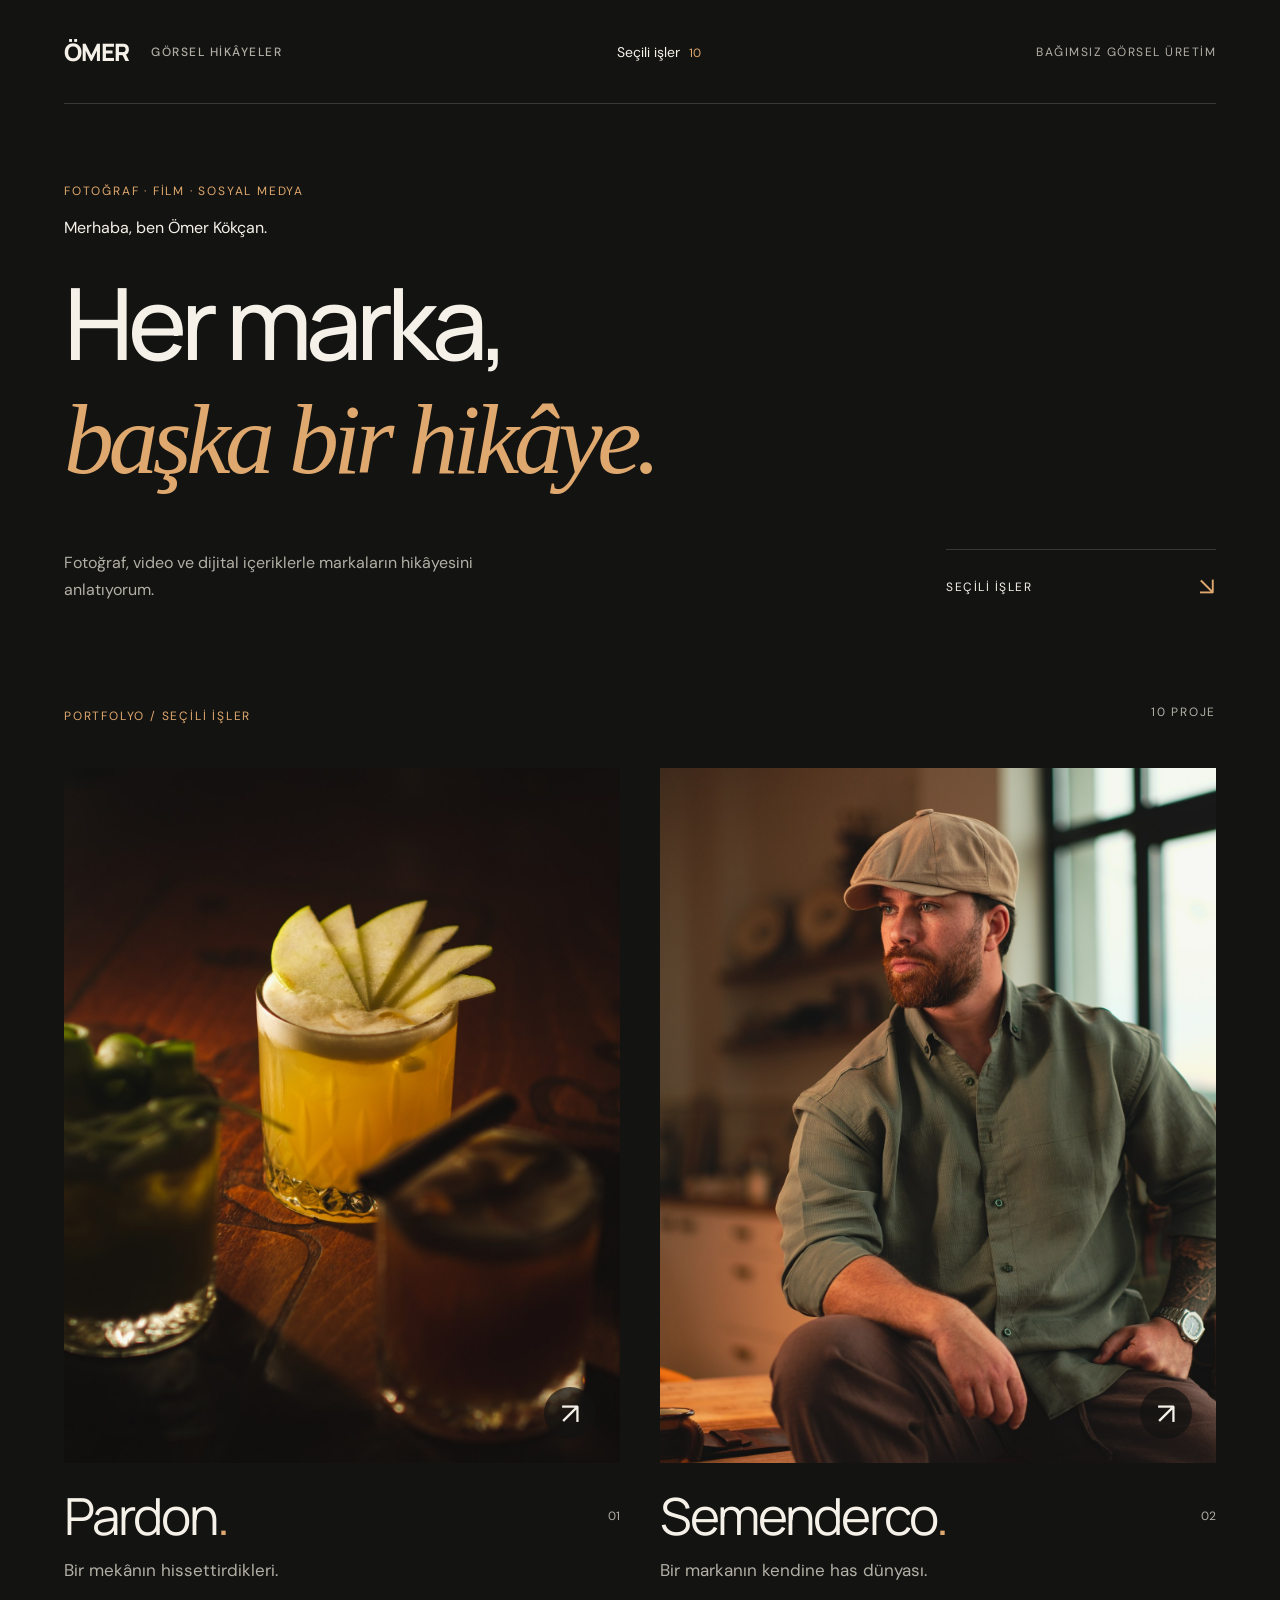
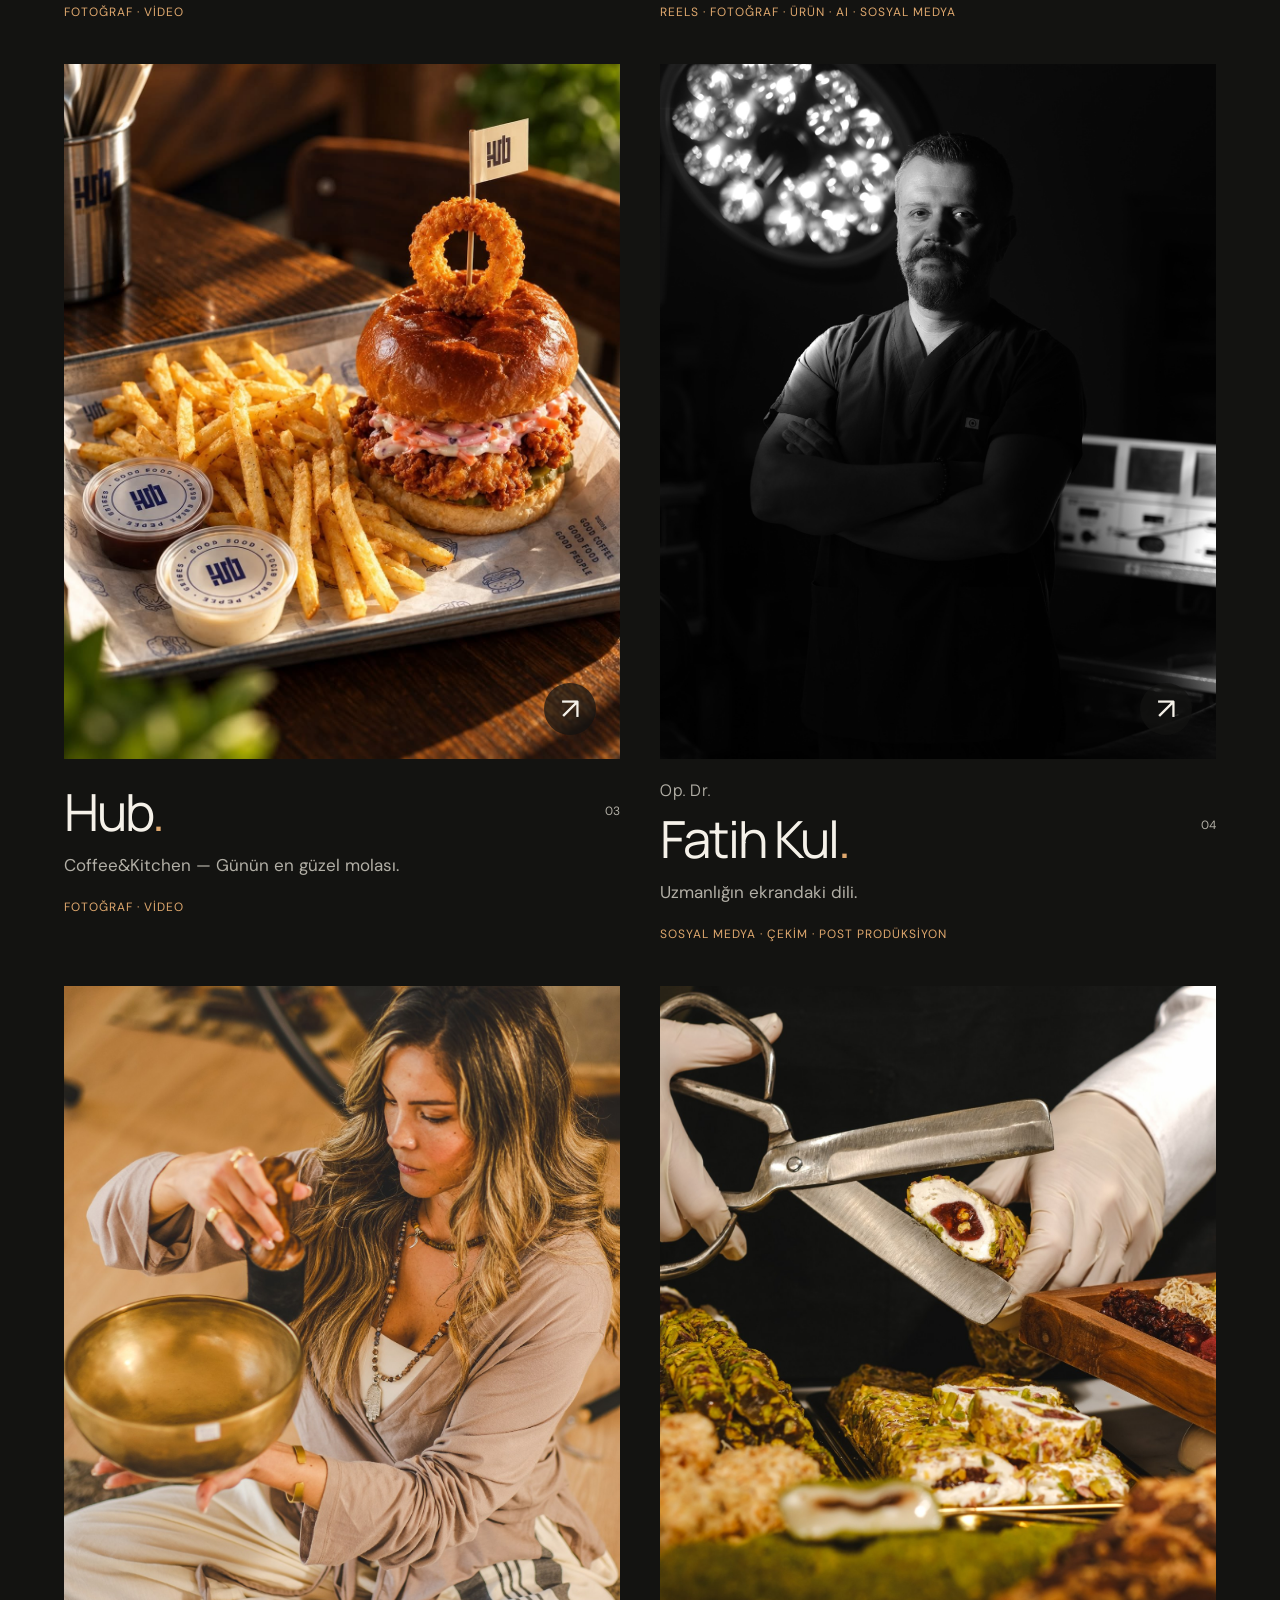
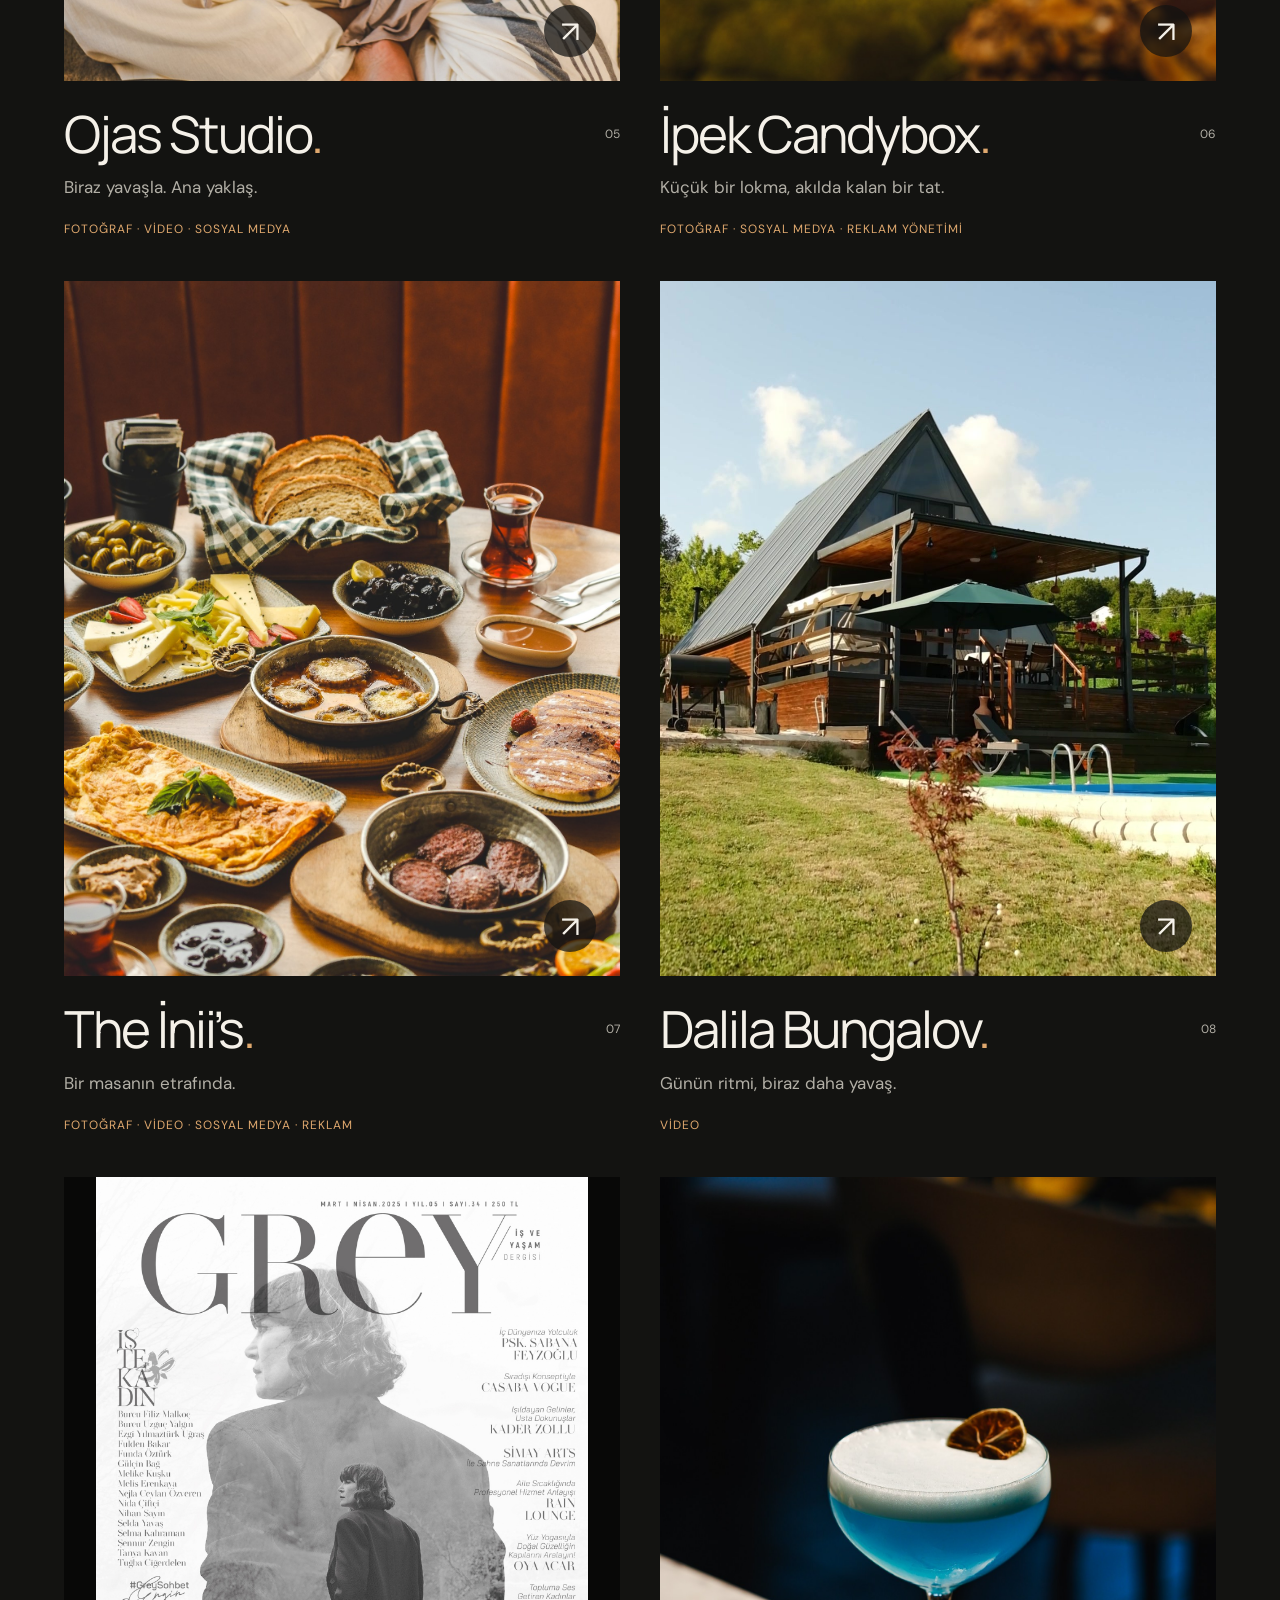
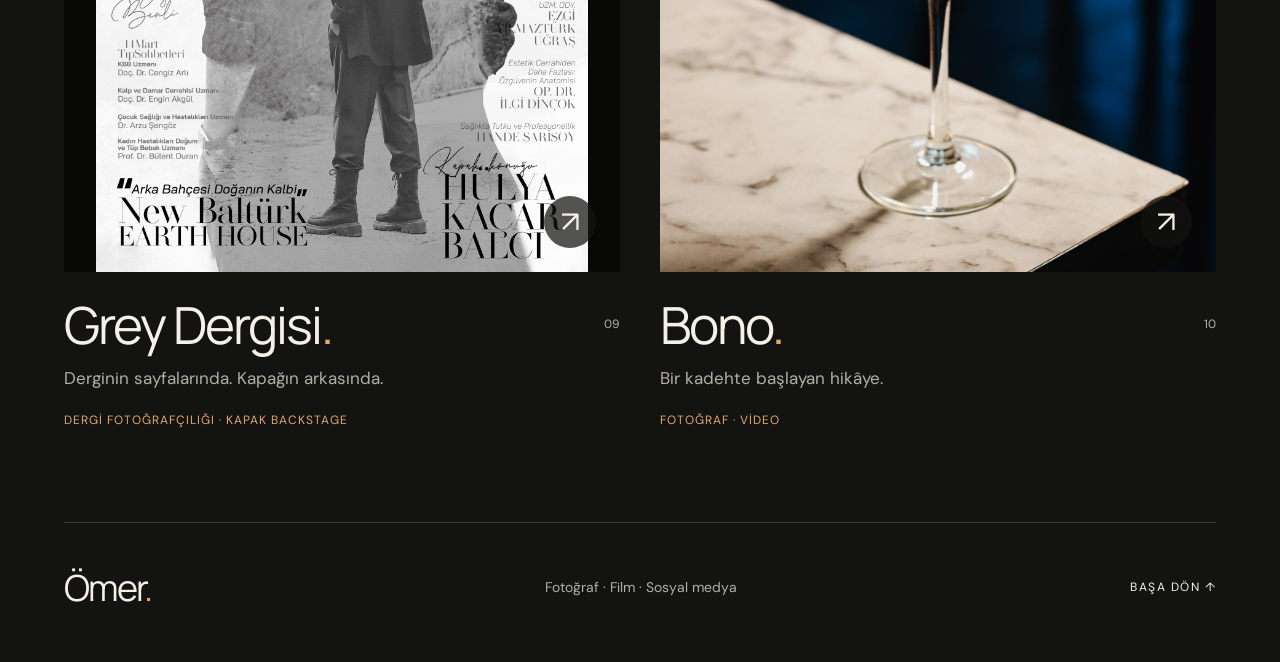
==== commit e68f663f: "Apply simplified homepage markup" ====
--- a/index.html
+++ b/index.html
@@ -1,2 +1,2 @@
-<!doctype html><html lang="tr"><head><meta name="robots" content="noindex,nofollow"><meta charset="utf-8"><meta name="viewport" content="width=device-width, initial-scale=1"><meta name="theme-color" content="#131311"><title>Ömer — Fotoğraf, Film & Sosyal Medya</title><meta name="description" content="Markaların hikâyelerini fotoğraf, film ve sosyal medya içerikleriyle anlatıyorum. Seçili işler: Pardon, Semenderco, Hub Coffee&amp;Kitchen Op. Dr. Fatih Kul Ojas Studio İpek Candybox The İnii’s Dalila Bungalov Grey Dergisi ve Bono."><link rel="stylesheet" href="style.css"><link rel="stylesheet" href="avatar.css?v=character1">
-</head><body class="portfolio-home"><header class="nav"><a class="wordmark" href="index.html">ÖMER<span>GÖRSEL HİKÂYELER</span></a><nav aria-label="Sayfa bölümleri"><a href="#projeler">Seçili işler <span>10</span></a></nav><span class="nav-note">BAĞIMSIZ GÖRSEL ÜRETİM</span></header><main><section class="home-intro avatar-intro" aria-labelledby="intro-title"><div class="intro-copy"><span class="section-label">FOTOĞRAF · FİLM · SOSYAL MEDYA</span><p class="intro-hello">Merhaba, ben Ömer Kökçan.</p><h1 id="intro-title">Her marka,<br><em>başka bir hikâye.</em></h1><p class="intro-description">Fotoğraf, video ve dijital içeriklerle<br>markaların hikâyesini anlatıyorum.</p><div class="voice-actions"><button type="button" id="intro-play" aria-pressed="false"><span class="voice-icon" aria-hidden="true">▶</span><span class="voice-label">Beni dinle</span><span class="sound-bars" aria-hidden="true"><i></i><i></i><i></i><i></i></span></button><span class="voice-note">Kısa bir tanışma · Yapay ses</span></div><p id="audio-status" class="audio-status" role="status"></p><details class="intro-transcript"><summary>Tanıtımı oku</summary><p>Merhaba, ben Ömer Kökçan. Yapay zeka destekli video üretimi, video editing ve sosyal medya içerikleri üzerine çalışıyorum. Yaratıcı fikirleri güçlü görsellere dönüştürüyorum. Hoş geldiniz.</p></details><a href="#projeler" class="explore">SEÇİLİ İŞLER <span aria-hidden="true">↘</span></a></div><div class="avatar-stage"><div class="avatar-orbit" aria-hidden="true"></div><div id="head-view" role="img" aria-label="Ömer’in dönen üç boyutlu portresi"><span class="avatar-loading" role="status">3D karakter yükleniyor…</span></div><div class="avatar-controls"><span id="avatar-hint">Sürükle, tanışalım · 360°</span><button id="rotation-toggle" type="button" aria-pressed="false" aria-label="Dönüşü durdur">Ⅱ</button></div></div><audio id="intro-audio" src="assets/omer/character-intro.mp3" preload="none"></audio></section><section class="projects" id="projeler"><div class="section-heading"><span class="section-label">PORTFOLYO / SEÇİLİ İŞLER</span><span class="count">10 PROJE</span></div><div class="project-grid"><a class="project-card" href="pardon.html"><div class="project-cover"><img src="assets/cocktail.jpg" alt="Pardon kokteyl çekimi" width="1400" height="2100"><span class="project-open" aria-hidden="true">↗</span></div><div class="project-card-heading"><h2>Pardon<span>.</span></h2><span>01</span></div><p>Bir mekânın hissettirdikleri.</p><div class="project-tags">FOTOĞRAF · VİDEO</div></a><a class="project-card" href="semenderco.html"><div class="project-cover"><img src="assets/semenderco/editorial.jpg" alt="Semenderco için gerçekleştirilen moda çekimi" width="1400" height="2100"><span class="project-open" aria-hidden="true">↗</span></div><div class="project-card-heading"><h2>Semenderco<span>.</span></h2><span>02</span></div><p>Bir markanın kendine has dünyası.</p><div class="project-tags">REELS · FOTOĞRAF · ÜRÜN · AI · SOSYAL MEDYA</div></a><a class="project-card" href="hub.html"><div class="project-cover"><img src="assets/hub/burger.jpg" alt="Hub Coffee and Kitchen için burger fotoğrafı" width="1170" height="1462" loading="lazy"><span class="project-open" aria-hidden="true">↗</span></div><div class="project-card-heading"><h2>Hub<span>.</span></h2><span>03</span></div><p>Coffee&amp;Kitchen — Günün en güzel molası.</p><div class="project-tags">FOTOĞRAF · VİDEO</div></a><a class="project-card" href="fatih-kul.html"><div class="project-cover"><img src="assets/fatih-kul/cover-dscf0420.jpg" alt="Op. Dr. Fatih Kul’un ameliyathane ışığı önünde siyah beyaz portresi" width="1600" height="2400" loading="lazy"><span class="project-open" aria-hidden="true">↗</span></div><div class="project-card-heading"><h2><small>Op. Dr.</small> Fatih Kul<span>.</span></h2><span>04</span></div><p>Uzmanlığın ekrandaki dili.</p><div class="project-tags">SOSYAL MEDYA · ÇEKİM · POST PRODÜKSİYON</div></a><a class="project-card" href="ojas.html"><div class="project-cover"><img src="assets/ojas/photo-5920.jpg" alt="Ojas Studio’da ses çanağı çalan eğitmenin yukarıdan çekilmiş fotoğrafı" width="1400" height="2100" loading="lazy"><span class="project-open" aria-hidden="true">↗</span></div><div class="project-card-heading"><h2>Ojas Studio<span>.</span></h2><span>05</span></div><p>Biraz yavaşla. Ana yaklaş.</p><div class="project-tags">FOTOĞRAF · VİDEO · SOSYAL MEDYA</div></a><a class="project-card" href="candybox.html"><div class="project-cover"><img src="assets/candybox/photo-8792.jpg" alt="İpek Candybox için lokum fotoğrafı" width="1400" height="2100" loading="lazy"><span class="project-open" aria-hidden="true">↗</span></div><div class="project-card-heading"><h2>İpek Candybox<span>.</span></h2><span>06</span></div><p>Küçük bir lokma, akılda kalan bir tat.</p><div class="project-tags">FOTOĞRAF · SOSYAL MEDYA · REKLAM YÖNETİMİ</div></a><a class="project-card" href="iniis.html"><div class="project-cover"><img src="assets/iniis/breakfast.jpg" alt="The İnii’s kahvaltı sofrası" width="1365" height="2048" loading="lazy"><span class="project-open" aria-hidden="true">↗</span></div><div class="project-card-heading"><h2>The İnii’s<span>.</span></h2><span>07</span></div><p>Bir masanın etrafında.</p><div class="project-tags">FOTOĞRAF · VİDEO · SOSYAL MEDYA · REKLAM</div></a><a class="project-card" href="dalila.html"><div class="project-cover"><img src="assets/dalila/cover.jpg" alt="Dalila Bungalov'un ahşap mimarisi ve bahçesi" width="1080" height="1920" loading="lazy"><span class="project-open" aria-hidden="true">↗</span></div><div class="project-card-heading"><h2>Dalila Bungalov<span>.</span></h2><span>08</span></div><p>Günün ritmi, biraz daha yavaş.</p><div class="project-tags">VİDEO</div></a><a class="project-card grey-card" href="grey.html"><div class="project-cover"><img src="assets/grey/cover-s34.jpg" alt="Grey Dergisi Mart–Nisan 2025, 34. sayı kapağı" width="1600" height="2262" loading="lazy"><span class="project-open" aria-hidden="true">↗</span></div><div class="project-card-heading"><h2>Grey Dergisi<span>.</span></h2><span>09</span></div><p>Derginin sayfalarında. Kapağın arkasında.</p><div class="project-tags">DERGİ FOTOĞRAFÇILIĞI · KAPAK BACKSTAGE</div></a><a class="project-card" href="bono.html"><div class="project-cover"><img src="assets/bono/photo-9264.jpg" alt="Bono için mavi kokteyl fotoğrafı" width="1365" height="2048" loading="lazy"><span class="project-open" aria-hidden="true">↗</span></div><div class="project-card-heading"><h2>Bono<span>.</span></h2><span>10</span></div><p>Bir kadehte başlayan hikâye.</p><div class="project-tags">FOTOĞRAF · VİDEO</div></a></div></section><footer><a class="footer-title" href="index.html">Ömer<span>.</span></a><p>Fotoğraf · Film · Sosyal medya</p><a class="back-top" href="#">BAŞA DÖN ↑</a></footer></main><script type="module" src="avatar.js?v=character1"></script></body></html>+<!doctype html><html lang="tr"><head><meta name="robots" content="noindex,nofollow"><meta charset="utf-8"><meta name="viewport" content="width=device-width, initial-scale=1"><meta name="theme-color" content="#131311"><title>Ömer — Fotoğraf, Film & Sosyal Medya</title><meta name="description" content="Markaların hikâyelerini fotoğraf, film ve sosyal medya içerikleriyle anlatıyorum. Seçili işler: Pardon, Semenderco, Hub Coffee&amp;Kitchen Op. Dr. Fatih Kul Ojas Studio İpek Candybox The İnii’s Dalila Bungalov Grey Dergisi ve Bono."><link rel="stylesheet" href="style.css">
+</head><body class="portfolio-home"><header class="nav"><a class="wordmark" href="index.html">ÖMER<span>GÖRSEL HİKÂYELER</span></a><nav aria-label="Sayfa bölümleri"><a href="#projeler">Seçili işler <span>10</span></a></nav><span class="nav-note">BAĞIMSIZ GÖRSEL ÜRETİM</span></header><main><section class="home-intro" aria-labelledby="intro-title"><span class="section-label">FOTOĞRAF · FİLM · SOSYAL MEDYA</span><p>Merhaba, ben Ömer Kökçan.</p><h1 id="intro-title">Her marka,<br><em>başka bir hikâye.</em></h1><div class="home-intro-bottom"><p>Fotoğraf, video ve dijital içeriklerle markaların hikâyesini anlatıyorum.</p><a href="#projeler" class="explore">SEÇİLİ İŞLER <span aria-hidden="true">↘</span></a></div></section><section class="projects" id="projeler"><div class="section-heading"><span class="section-label">PORTFOLYO / SEÇİLİ İŞLER</span><span class="count">10 PROJE</span></div><div class="project-grid"><a class="project-card" href="pardon.html"><div class="project-cover"><img src="assets/cocktail.jpg" alt="Pardon kokteyl çekimi" width="1400" height="2100"><span class="project-open" aria-hidden="true">↗</span></div><div class="project-card-heading"><h2>Pardon<span>.</span></h2><span>01</span></div><p>Bir mekânın hissettirdikleri.</p><div class="project-tags">FOTOĞRAF · VİDEO</div></a><a class="project-card" href="semenderco.html"><div class="project-cover"><img src="assets/semenderco/editorial.jpg" alt="Semenderco için gerçekleştirilen moda çekimi" width="1400" height="2100"><span class="project-open" aria-hidden="true">↗</span></div><div class="project-card-heading"><h2>Semenderco<span>.</span></h2><span>02</span></div><p>Bir markanın kendine has dünyası.</p><div class="project-tags">REELS · FOTOĞRAF · ÜRÜN · AI · SOSYAL MEDYA</div></a><a class="project-card" href="hub.html"><div class="project-cover"><img src="assets/hub/burger.jpg" alt="Hub Coffee and Kitchen için burger fotoğrafı" width="1170" height="1462" loading="lazy"><span class="project-open" aria-hidden="true">↗</span></div><div class="project-card-heading"><h2>Hub<span>.</span></h2><span>03</span></div><p>Coffee&amp;Kitchen — Günün en güzel molası.</p><div class="project-tags">FOTOĞRAF · VİDEO</div></a><a class="project-card" href="fatih-kul.html"><div class="project-cover"><img src="assets/fatih-kul/cover-dscf0420.jpg" alt="Op. Dr. Fatih Kul’un ameliyathane ışığı önünde siyah beyaz portresi" width="1600" height="2400" loading="lazy"><span class="project-open" aria-hidden="true">↗</span></div><div class="project-card-heading"><h2><small>Op. Dr.</small> Fatih Kul<span>.</span></h2><span>04</span></div><p>Uzmanlığın ekrandaki dili.</p><div class="project-tags">SOSYAL MEDYA · ÇEKİM · POST PRODÜKSİYON</div></a><a class="project-card" href="ojas.html"><div class="project-cover"><img src="assets/ojas/photo-5920.jpg" alt="Ojas Studio’da ses çanağı çalan eğitmenin yukarıdan çekilmiş fotoğrafı" width="1400" height="2100" loading="lazy"><span class="project-open" aria-hidden="true">↗</span></div><div class="project-card-heading"><h2>Ojas Studio<span>.</span></h2><span>05</span></div><p>Biraz yavaşla. Ana yaklaş.</p><div class="project-tags">FOTOĞRAF · VİDEO · SOSYAL MEDYA</div></a><a class="project-card" href="candybox.html"><div class="project-cover"><img src="assets/candybox/photo-8792.jpg" alt="İpek Candybox için lokum fotoğrafı" width="1400" height="2100" loading="lazy"><span class="project-open" aria-hidden="true">↗</span></div><div class="project-card-heading"><h2>İpek Candybox<span>.</span></h2><span>06</span></div><p>Küçük bir lokma, akılda kalan bir tat.</p><div class="project-tags">FOTOĞRAF · SOSYAL MEDYA · REKLAM YÖNETİMİ</div></a><a class="project-card" href="iniis.html"><div class="project-cover"><img src="assets/iniis/breakfast.jpg" alt="The İnii’s kahvaltı sofrası" width="1365" height="2048" loading="lazy"><span class="project-open" aria-hidden="true">↗</span></div><div class="project-card-heading"><h2>The İnii’s<span>.</span></h2><span>07</span></div><p>Bir masanın etrafında.</p><div class="project-tags">FOTOĞRAF · VİDEO · SOSYAL MEDYA · REKLAM</div></a><a class="project-card" href="dalila.html"><div class="project-cover"><img src="assets/dalila/cover.jpg" alt="Dalila Bungalov'un ahşap mimarisi ve bahçesi" width="1080" height="1920" loading="lazy"><span class="project-open" aria-hidden="true">↗</span></div><div class="project-card-heading"><h2>Dalila Bungalov<span>.</span></h2><span>08</span></div><p>Günün ritmi, biraz daha yavaş.</p><div class="project-tags">VİDEO</div></a><a class="project-card grey-card" href="grey.html"><div class="project-cover"><img src="assets/grey/cover-s34.jpg" alt="Grey Dergisi Mart–Nisan 2025, 34. sayı kapağı" width="1600" height="2262" loading="lazy"><span class="project-open" aria-hidden="true">↗</span></div><div class="project-card-heading"><h2>Grey Dergisi<span>.</span></h2><span>09</span></div><p>Derginin sayfalarında. Kapağın arkasında.</p><div class="project-tags">DERGİ FOTOĞRAFÇILIĞI · KAPAK BACKSTAGE</div></a><a class="project-card" href="bono.html"><div class="project-cover"><img src="assets/bono/photo-9264.jpg" alt="Bono için mavi kokteyl fotoğrafı" width="1365" height="2048" loading="lazy"><span class="project-open" aria-hidden="true">↗</span></div><div class="project-card-heading"><h2>Bono<span>.</span></h2><span>10</span></div><p>Bir kadehte başlayan hikâye.</p><div class="project-tags">FOTOĞRAF · VİDEO</div></a></div></section><footer><a class="footer-title" href="index.html">Ömer<span>.</span></a><p>Fotoğraf · Film · Sosyal medya</p><a class="back-top" href="#">BAŞA DÖN ↑</a></footer></main></body></html>
